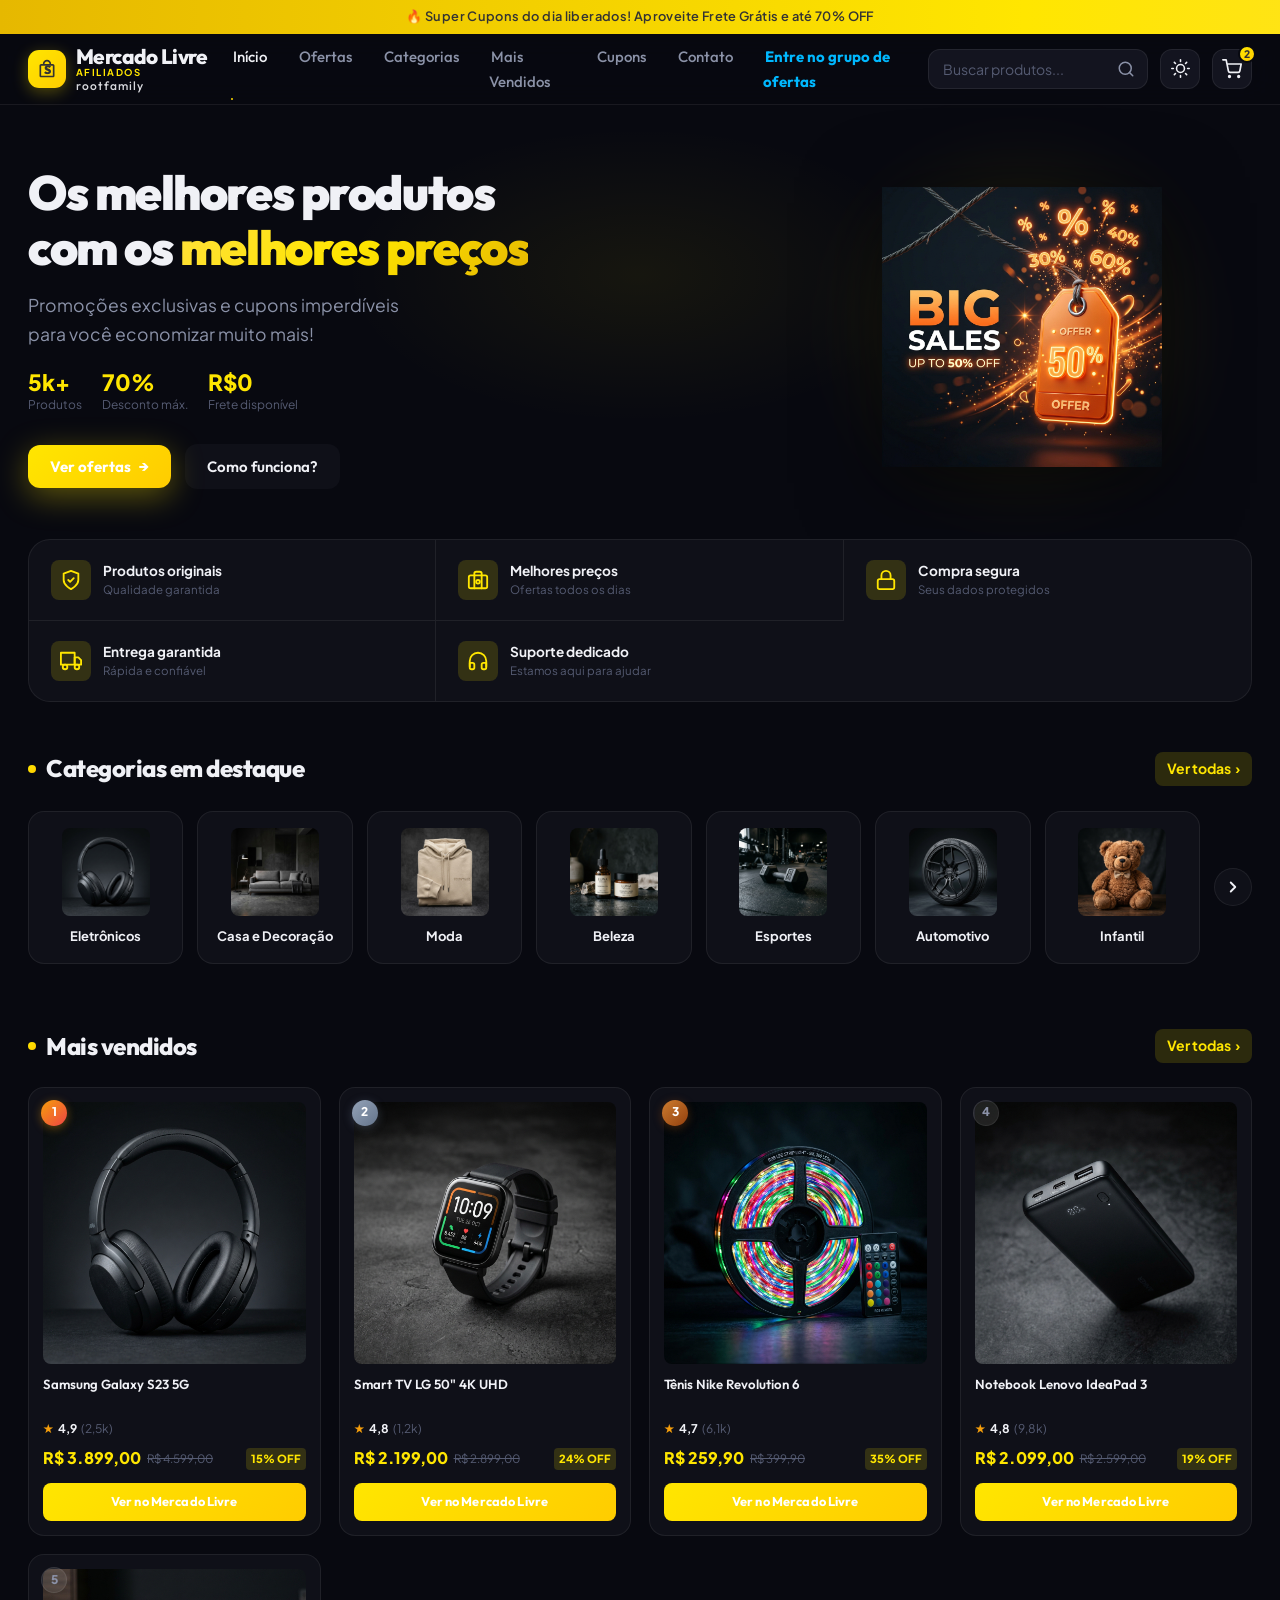
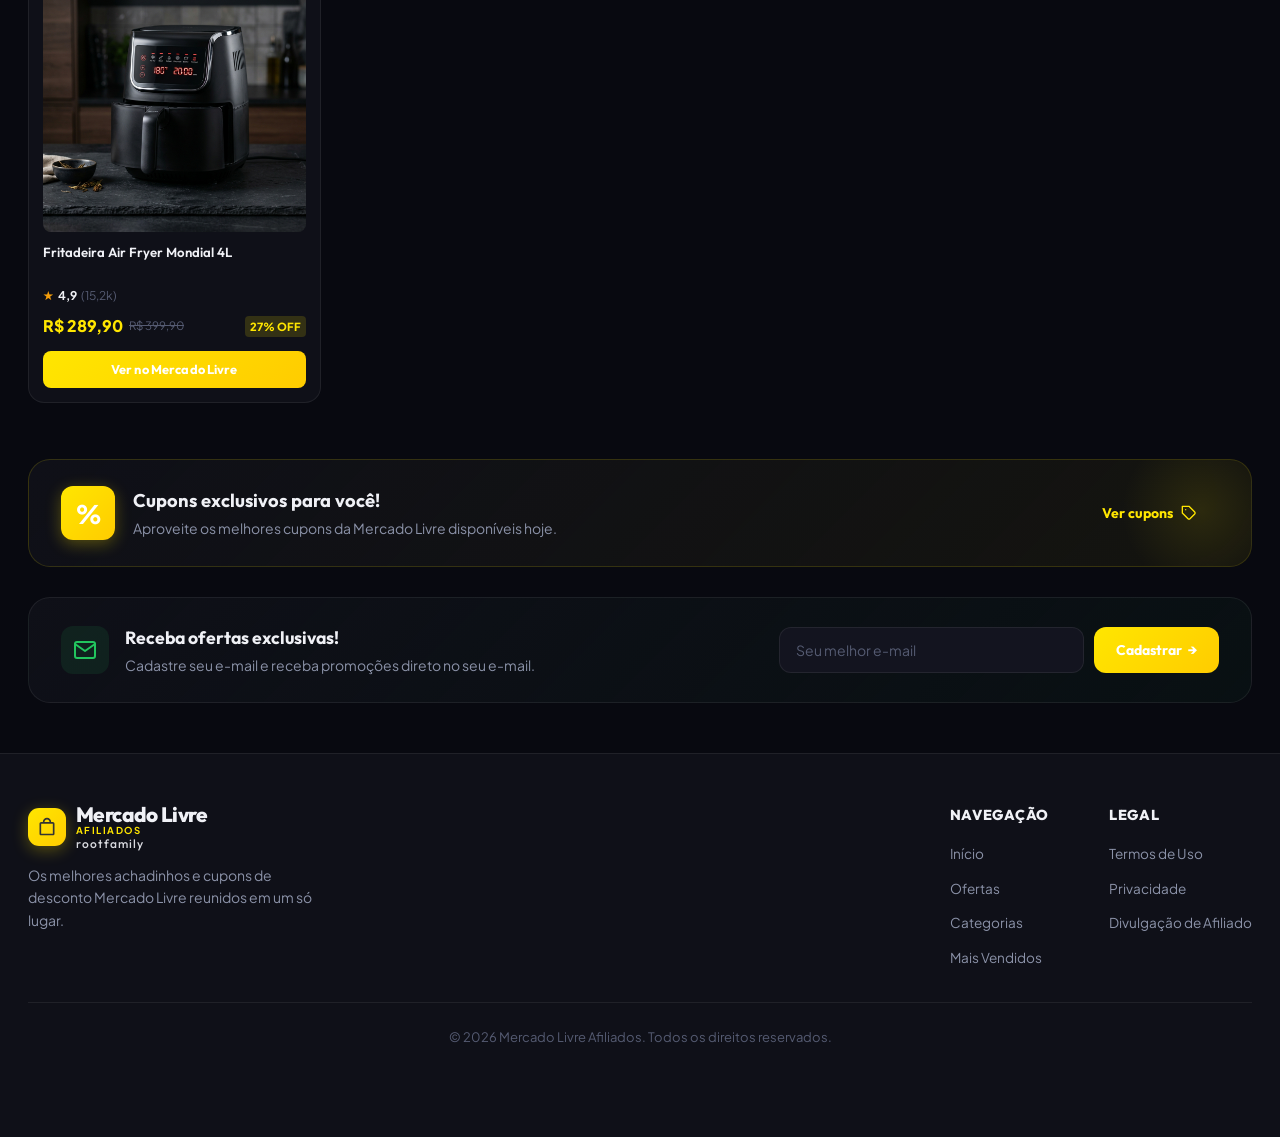
==== index.html @ 6eae127a "Add files via upload" ====
<!DOCTYPE html>
<html lang="pt-BR">
<head>
  <meta charset="UTF-8">
  <meta name="viewport" content="width=device-width, initial-scale=1.0">
  <title>Mercado Livre Afiliados | Os melhores produtos com os melhores preços</title>
  <meta name="description" content="Promoções exclusivas e cupons imperdíveis para você economizar muito mais!">
  
  <!-- Favicon -->
  <link rel="icon" href="data:image/svg+xml,<svg xmlns='http://www.w3.org/2000/svg' viewBox='0 0 24 24' fill='%23ffe600'><path d='M19 6h-2c0-2.76-2.24-5-5-5S7 3.24 7 6H5c-1.1 0-2 .9-2 2v12c0 1.1.9 2 2 2h14c1.1 0 2-.9 2-2V8c0-1.1-.9-2-2-2zm-7-3c1.66 0 3 1.34 3 3H9c0-1.66 1.34-3 3-3zm7 17H5V8h14v12z'/></svg>">

  <!-- Google Fonts -->
  <link rel="preconnect" href="https://fonts.googleapis.com">
  <link rel="preconnect" href="https://fonts.gstatic.com" crossorigin>
  <link href="https://fonts.googleapis.com/css2?family=Outfit:wght@400;500;600;700;800&family=Plus+Jakarta+Sans:wght@400;500;600;700&display=swap" rel="stylesheet">

  <link rel="stylesheet" href="style.css">
</head>
<body>

  <!-- Top Announcement Bar -->
  <div class="top-announcement">
    <span>🔥 Super Cupons do dia liberados! Aproveite Frete Grátis e até 70% OFF</span>
  </div>

  <!-- Header / Navbar -->
  <header class="site-header" id="mainHeader">
    <div class="header-container">
      
      <!-- Mobile Hamburger Button -->
      <button class="mobile-menu-btn" id="mobileMenuBtn" aria-label="Abrir menu">
        <svg width="24" height="24" viewBox="0 0 24 24" fill="none" stroke="currentColor" stroke-width="2" stroke-linecap="round" stroke-linejoin="round">
          <line x1="3" y1="12" x2="21" y2="12"></line>
          <line x1="3" y1="6" x2="21" y2="6"></line>
          <line x1="3" y1="18" x2="21" y2="18"></line>
        </svg>
      </button>

      <!-- Logo Mercado Livre Afiliados -->
      <a href="index.html" class="logo">
        <div class="logo-icon">
          <svg viewBox="0 0 24 24" fill="currentColor">
            <path d="M19 6h-2c0-2.76-2.24-5-5-5S7 3.24 7 6H5c-1.1 0-2 .9-2 2v12c0 1.1.9 2 2 2h14c1.1 0 2-.9 2-2V8c0-1.1-.9-2-2-2zm-7-3c1.66 0 3 1.34 3 3H9c0-1.66 1.34-3 3-3zm7 17H5V8h14v12z"/>
          </svg>
          <span class="logo-badge-s">S</span>
        </div>
        <div class="logo-text">
          <span class="brand-name">Mercado Livre</span>
          <span class="brand-sub">AFILIADOS</span>
          <span class="brand-root">rootfamily</span>
        </div>
      </a>

      <!-- Desktop Navigation Menu -->
      <nav class="desktop-nav" aria-label="Navegação Principal">
        <ul>
          <li><a href="index.html" class="nav-link active">Início</a></li>
          <li><a href="ofertas.html" class="nav-link">Ofertas</a></li>
          <li><a href="categorias.html" class="nav-link">Categorias</a></li>
          <li><a href="mais-vendidos.html" class="nav-link">Mais Vendidos</a></li>
          <li><a href="ofertas.html#cupons" class="nav-link" id="navCupons">Cupons</a></li>
          <li><a href="#contato" class="nav-link">Contato</a></li>
          <li><a href="https://chat.whatsapp.com/CWm307LYTphFFVPdlFF1BP?s=cl&p=a&mlu=4&ilr=4" target="_blank" class="nav-link" style="color: #00b8ff; font-weight: bold;">Entre no grupo de ofertas</a></li>
        </ul>
      </nav>

      <!-- Search and Header Actions -->
      <div class="header-actions">
        <div class="search-box">
          <input type="text" id="searchInput" placeholder="Buscar produtos..." autocomplete="off">
          <button type="button" class="search-btn" aria-label="Pesquisar">
            <svg width="18" height="18" viewBox="0 0 24 24" fill="none" stroke="currentColor" stroke-width="2" stroke-linecap="round" stroke-linejoin="round">
              <circle cx="11" cy="11" r="8"></circle>
              <line x1="21" y1="21" x2="16.65" y2="16.65"></line>
            </svg>
          </button>
        </div>

        <button class="icon-btn theme-toggle" id="themeToggle" aria-label="Alternar tema" title="Modo Claro/Escuro">
          <svg class="sun-icon" width="19" height="19" viewBox="0 0 24 24" fill="none" stroke="currentColor" stroke-width="2" stroke-linecap="round" stroke-linejoin="round">
            <circle cx="12" cy="12" r="5"></circle>
            <line x1="12" y1="1" x2="12" y2="3"></line>
            <line x1="12" y1="21" x2="12" y2="23"></line>
            <line x1="4.22" y1="4.22" x2="5.64" y2="5.64"></line>
            <line x1="18.36" y1="18.36" x2="19.78" y2="19.78"></line>
            <line x1="1" y1="12" x2="3" y2="12"></line>
            <line x1="21" y1="12" x2="23" y2="12"></line>
            <line x1="4.22" y1="19.78" x2="5.64" y2="18.36"></line>
            <line x1="18.36" y1="5.64" x2="19.78" y2="4.22"></line>
          </svg>
        </button>

        <a href="ofertas.html" class="icon-btn cart-btn" aria-label="Carrinho" title="Minhas Ofertas">
          <svg width="20" height="20" viewBox="0 0 24 24" fill="none" stroke="currentColor" stroke-width="2" stroke-linecap="round" stroke-linejoin="round">
            <circle cx="9" cy="21" r="1"></circle>
            <circle cx="20" cy="21" r="1"></circle>
            <path d="M1 1h4l2.68 13.39a2 2 0 0 0 2 1.61h9.72a2 2 0 0 0 2-1.61L23 6H6"></path>
          </svg>
          <span class="badge">2</span>
        </a>
      </div>

    </div>
  </header>

  <!-- Mobile Drawer Menu -->
  <div class="drawer-overlay" id="drawerOverlay"></div>
  <aside class="mobile-drawer" id="mobileDrawer">
    <div class="drawer-header">
      <div class="logo">
        <div class="logo-icon">
          <svg viewBox="0 0 24 24" fill="currentColor">
            <path d="M19 6h-2c0-2.76-2.24-5-5-5S7 3.24 7 6H5c-1.1 0-2 .9-2 2v12c0 1.1.9 2 2 2h14c1.1 0 2-.9 2-2V8c0-1.1-.9-2-2-2zm-7-3c1.66 0 3 1.34 3 3H9c0-1.66 1.34-3 3-3zm7 17H5V8h14v12z"/>
          </svg>
        </div>
        <div class="logo-text">
          <span class="brand-name">Mercado Livre</span>
          <span class="brand-sub">AFILIADOS</span>
          <span class="brand-root">rootfamily</span>
        </div>
      </div>
      <button class="drawer-close" id="drawerClose">✕</button>
    </div>
    <ul class="drawer-nav">
      <li><a href="index.html" class="drawer-link active">🏠 Início</a></li>
      <li><a href="ofertas.html" class="drawer-link">🔥 Ofertas</a></li>
      <li><a href="categorias.html" class="drawer-link">🗂️ Categorias</a></li>
      <li><a href="mais-vendidos.html" class="drawer-link">⭐ Mais Vendidos</a></li>
      <li><a href="ofertas.html#cupons" class="drawer-link">🎟️ Cupons</a></li>
      <li><a href="#contato" class="drawer-link">✉️ Contato</a></li>
    </ul>
  </aside>

  <!-- Main Content Container -->
  <main class="main-content" id="home">

    <!-- Hero Section for Início -->
    <section class="hero-section">
      <div class="hero-container">
        
        <!-- Hero Text -->
        <div class="hero-text-content">
          <h1 class="hero-heading">
            Os melhores produtos <br>
            com os <span class="hero-highlight">melhores preços</span>
          </h1>
          <p class="hero-subtext">
            Promoções exclusivas e cupons imperdíveis <br>
            para você economizar muito mais!
          </p>
          <!-- Hero Stats -->
          <div class="hero-stats">
            <div class="hero-stat">
              <strong>5k+</strong>
              <span>Produtos</span>
            </div>
            <div class="hero-stat">
              <strong>70%</strong>
              <span>Desconto máx.</span>
            </div>
            <div class="hero-stat">
              <strong>R$0</strong>
              <span>Frete disponível</span>
            </div>
          </div>
          <div class="hero-actions">
            <a href="ofertas.html" class="btn btn-primary btn-hero-cta">
              Ver ofertas <span class="arrow">→</span>
            </a>
            <button class="btn btn-outline-hero" id="openHowItWorksBtn">
              Como funciona?
            </button>
          </div>
        </div>

        <!-- Hero Visual 3D Graphic Composition -->
        <div class="hero-visual-content">
          <div class="hero-glow"></div>
          <img src="assets/images/hero-discount-3d.png" alt="Mercado Livre Produtos e Ofertas 3D" class="hero-3d-img">
        </div>

      </div>
    </section>

    <!-- Trust Badges Bar (5 Items Grid) -->
    <section class="trust-bar">
      <div class="trust-container">
        
        <div class="trust-card">
          <div class="trust-icon-box">
            <svg width="22" height="22" viewBox="0 0 24 24" fill="none" stroke="currentColor" stroke-width="2" stroke-linecap="round" stroke-linejoin="round">
              <path d="M12 22s8-4 8-10V5l-8-3-8 3v7c0 6 8 10 8 10z"></path>
              <polyline points="9 12 11 14 15 10"></polyline>
            </svg>
          </div>
          <div class="trust-info">
            <strong>Produtos originais</strong>
            <span>Qualidade garantida</span>
          </div>
        </div>

        <div class="trust-card">
          <div class="trust-icon-box">
            <svg width="22" height="22" viewBox="0 0 24 24" fill="none" stroke="currentColor" stroke-width="2" stroke-linecap="round" stroke-linejoin="round">
              <rect x="2" y="7" width="20" height="14" rx="2" ry="2"></rect>
              <path d="M16 21V5a2 2 0 0 0-2-2h-4a2 2 0 0 0-2 2v16"></path>
              <circle cx="12" cy="14" r="2"></circle>
            </svg>
          </div>
          <div class="trust-info">
            <strong>Melhores preços</strong>
            <span>Ofertas todos os dias</span>
          </div>
        </div>

        <div class="trust-card">
          <div class="trust-icon-box">
            <svg width="22" height="22" viewBox="0 0 24 24" fill="none" stroke="currentColor" stroke-width="2" stroke-linecap="round" stroke-linejoin="round">
              <rect x="3" y="11" width="18" height="11" rx="2" ry="2"></rect>
              <path d="M7 11V7a5 5 0 0 1 10 0v4"></path>
            </svg>
          </div>
          <div class="trust-info">
            <strong>Compra segura</strong>
            <span>Seus dados protegidos</span>
          </div>
        </div>

        <div class="trust-card">
          <div class="trust-icon-box">
            <svg width="22" height="22" viewBox="0 0 24 24" fill="none" stroke="currentColor" stroke-width="2" stroke-linecap="round" stroke-linejoin="round">
              <rect x="1" y="3" width="15" height="13"></rect>
              <polygon points="16 8 20 8 23 11 23 16 16 16 16 8"></polygon>
              <circle cx="5.5" cy="18.5" r="2.5"></circle>
              <circle cx="18.5" cy="18.5" r="2.5"></circle>
            </svg>
          </div>
          <div class="trust-info">
            <strong>Entrega garantida</strong>
            <span>Rápida e confiável</span>
          </div>
        </div>

        <div class="trust-card">
          <div class="trust-icon-box">
            <svg width="22" height="22" viewBox="0 0 24 24" fill="none" stroke="currentColor" stroke-width="2" stroke-linecap="round" stroke-linejoin="round">
              <path d="M3 18v-6a9 9 0 0 1 18 0v6"></path>
              <path d="M21 19a2 2 0 0 1-2 2h-1a2 2 0 0 1-2-2v-3a2 2 0 0 1 2-2h3zM3 19a2 2 0 0 0 2 2h1a2 2 0 0 0 2-2v-3a2 2 0 0 0-2-2H3z"></path>
            </svg>
          </div>
          <div class="trust-info">
            <strong>Suporte dedicado</strong>
            <span>Estamos aqui para ajudar</span>
          </div>
        </div>

      </div>
    </section>

    <!-- Categorias em Destaque Section -->
    <section class="section-categories" id="categorias">
      <div class="section-container">
        
        <div class="section-header-row">
          <h2 class="section-title"><span class="section-title-dot"></span>Categorias em destaque</h2>
          <a href="ofertas.html" class="see-all-link">Ver todas <span class="arrow">›</span></a>
        </div>

        <div class="categories-grid-container" id="categoriesContainer">
          
          <a href="ofertas.html" class="category-item-card" data-cat="eletronicos">
            <div class="cat-img-box">
              <img src="assets/images/cat-eletronicos.jpg" alt="Eletrônicos" loading="lazy">
            </div>
            <span class="cat-title">Eletrônicos</span>
          </a>

          <a href="ofertas.html" class="category-item-card" data-cat="casa">
            <div class="cat-img-box">
              <img src="assets/images/cat-sofa.jpg" alt="Casa e Decoração" loading="lazy">
            </div>
            <span class="cat-title">Casa e Decoração</span>
          </a>

          <a href="ofertas.html" class="category-item-card" data-cat="moda">
            <div class="cat-img-box">
              <img src="assets/images/cat-moda.jpg" alt="Moda" loading="lazy">
            </div>
            <span class="cat-title">Moda</span>
          </a>

          <a href="ofertas.html" class="category-item-card" data-cat="beleza">
            <div class="cat-img-box">
              <img src="assets/images/cat-beleza.jpg" alt="Beleza" loading="lazy">
            </div>
            <span class="cat-title">Beleza</span>
          </a>

          <a href="ofertas.html" class="category-item-card" data-cat="esportes">
            <div class="cat-img-box">
              <img src="assets/images/cat-esportes.jpg" alt="Esportes" loading="lazy">
            </div>
            <span class="cat-title">Esportes</span>
          </a>

          <a href="ofertas.html" class="category-item-card" data-cat="automotivo">
            <div class="cat-img-box">
              <img src="assets/images/cat-automotivo.jpg" alt="Automotivo" loading="lazy">
            </div>
            <span class="cat-title">Automotivo</span>
          </a>

          <a href="ofertas.html" class="category-item-card" data-cat="infantil">
            <div class="cat-img-box">
              <img src="assets/images/cat-infantil.jpg" alt="Infantil" loading="lazy">
            </div>
            <span class="cat-title">Infantil</span>
          </a>

          <button type="button" class="carousel-arrow-btn" id="catNextBtn" aria-label="Rolar categorias">
            <svg width="18" height="18" viewBox="0 0 24 24" fill="none" stroke="currentColor" stroke-width="2.5" stroke-linecap="round" stroke-linejoin="round">
              <polyline points="9 18 15 12 9 6"></polyline>
            </svg>
          </button>

        </div>

      </div>
    </section>

    <!-- Mais Vendidos Section -->
    <section class="section-bestsellers" id="mais-vendidos">
      <div class="section-container">
        
        <div class="section-header-row">
          <h2 class="section-title"><span class="section-title-dot"></span>Mais vendidos</h2>
          <a href="ofertas.html" class="see-all-link">Ver todas <span class="arrow">›</span></a>
        </div>

        <div class="bestsellers-grid">
          
          <!-- Rank Item 1 -->
          <div class="bestseller-card">
            <div class="rank-number rank-1">1</div>
            <div class="bestseller-thumb">
              <img src="assets/images/prod-fone.jpg" alt="Fone de Ouvido Bluetooth" loading="lazy">
            </div>
            <div class="bestseller-info">
              <h3 class="bestseller-title">Samsung Galaxy S23 5G</h3>
              <div class="bestseller-rating">
                <span class="star">★</span>
                <span class="rate">4,9</span>
                <span class="count">(2,5k)</span>
              </div>
              <div class="bestseller-pricing">
                <span class="curr">R$ 3.899,00</span>
                <span class="old">R$ 4.599,00</span>
                <span class="disc-tag">15% OFF</span>
              </div>
              <a href="https://lista.mercadolivre.com.br/fone-de-ouvido-bluetooth?campId=SEU_ID_AFILIADO_AQUI" target="_blank" rel="noopener noreferrer" class="btn btn-shopee btn-card-action">
                Ver no Mercado Livre
              </a>
            </div>
          </div>

          <!-- Rank Item 2 -->
          <div class="bestseller-card">
            <div class="rank-number rank-2">2</div>
            <div class="bestseller-thumb">
              <img src="assets/images/prod-smartwatch.jpg" alt="Smartwatch D20" loading="lazy">
            </div>
            <div class="bestseller-info">
              <h3 class="bestseller-title">Smart TV LG 50" 4K UHD</h3>
              <div class="bestseller-rating">
                <span class="star">★</span>
                <span class="rate">4,8</span>
                <span class="count">(1,2k)</span>
              </div>
              <div class="bestseller-pricing">
                <span class="curr">R$ 2.199,00</span>
                <span class="old">R$ 2.899,00</span>
                <span class="disc-tag">24% OFF</span>
              </div>
              <a href="https://lista.mercadolivre.com.br/smartwatch-d20?campId=SEU_ID_AFILIADO_AQUI" target="_blank" rel="noopener noreferrer" class="btn btn-shopee btn-card-action">
                Ver no Mercado Livre
              </a>
            </div>
          </div>

          <!-- Rank Item 3 -->
          <div class="bestseller-card">
            <div class="rank-number rank-3">3</div>
            <div class="bestseller-thumb">
              <img src="assets/images/prod-fita-led.jpg" alt="Fita LED RGB 5M" loading="lazy">
            </div>
            <div class="bestseller-info">
              <h3 class="bestseller-title">Tênis Nike Revolution 6</h3>
              <div class="bestseller-rating">
                <span class="star">★</span>
                <span class="rate">4,7</span>
                <span class="count">(6,1k)</span>
              </div>
              <div class="bestseller-pricing">
                <span class="curr">R$ 259,90</span>
                <span class="old">R$ 399,90</span>
                <span class="disc-tag">35% OFF</span>
              </div>
              <a href="https://lista.mercadolivre.com.br/fita-led-rgb?campId=SEU_ID_AFILIADO_AQUI" target="_blank" rel="noopener noreferrer" class="btn btn-shopee btn-card-action">
                Ver no Mercado Livre
              </a>
            </div>
          </div>

          <!-- Rank Item 4 -->
          <div class="bestseller-card">
            <div class="rank-number rank-default">4</div>
            <div class="bestseller-thumb">
              <img src="assets/images/prod-carregador.jpg" alt="Carregador Portátil 10000mAh" loading="lazy">
            </div>
            <div class="bestseller-info">
              <h3 class="bestseller-title">Notebook Lenovo IdeaPad 3</h3>
              <div class="bestseller-rating">
                <span class="star">★</span>
                <span class="rate">4,8</span>
                <span class="count">(9,8k)</span>
              </div>
              <div class="bestseller-pricing">
                <span class="curr">R$ 2.099,00</span>
                <span class="old">R$ 2.599,00</span>
                <span class="disc-tag">19% OFF</span>
              </div>
              <a href="https://lista.mercadolivre.com.br/carregador-portatil?campId=SEU_ID_AFILIADO_AQUI" target="_blank" rel="noopener noreferrer" class="btn btn-shopee btn-card-action">
                Ver no Mercado Livre
              </a>
            </div>
          </div>

          <!-- Rank Item 5 -->
          <div class="bestseller-card">
            <div class="rank-number rank-default">5</div>
            <div class="bestseller-thumb">
              <img src="assets/images/prod-airfryer.jpg" alt="Fritadeira Air Fryer 4L" loading="lazy">
            </div>
            <div class="bestseller-info">
              <h3 class="bestseller-title">Fritadeira Air Fryer Mondial 4L</h3>
              <div class="bestseller-rating">
                <span class="star">★</span>
                <span class="rate">4,9</span>
                <span class="count">(15,2k)</span>
              </div>
              <div class="bestseller-pricing">
                <span class="curr">R$ 289,90</span>
                <span class="old">R$ 399,90</span>
                <span class="disc-tag">27% OFF</span>
              </div>
              <a href="https://lista.mercadolivre.com.br/fritadeira-air-fryer?campId=SEU_ID_AFILIADO_AQUI" target="_blank" rel="noopener noreferrer" class="btn btn-shopee btn-card-action">
                Ver no Mercado Livre
              </a>
            </div>
          </div>

        </div>

      </div>
    </section>

    <!-- Coupons Banner Section -->
    <section class="section-coupons" id="cupons">
      <div class="section-container">
        <div class="coupon-banner-card">
          <div class="coupon-banner-left">
            <div class="coupon-badge-icon">%</div>
            <div class="coupon-banner-text">
              <h3>Cupons exclusivos para você!</h3>
              <p>Aproveite os melhores cupons da Mercado Livre disponíveis hoje.</p>
            </div>
          </div>
          <div class="coupon-banner-right">
            <button class="btn btn-outline-coupon" id="viewCouponsBtn">
              Ver cupons
              <svg width="16" height="16" viewBox="0 0 24 24" fill="none" stroke="currentColor" stroke-width="2" stroke-linecap="round" stroke-linejoin="round">
                <path d="M20.59 13.41l-7.17 7.17a2 2 0 0 1-2.83 0L2 12V2h10l8.59 8.59a2 2 0 0 1 0 2.82z"></path>
                <line x1="7" y1="7" x2="7.01" y2="7"></line>
              </svg>
            </button>
          </div>
        </div>
      </div>
    </section>

    <!-- Newsletter Section -->
    <section class="section-newsletter" id="contato">
      <div class="section-container">
        <div class="newsletter-card">
          <div class="newsletter-left">
            <div class="mail-icon-box">
              <svg width="24" height="24" viewBox="0 0 24 24" fill="none" stroke="currentColor" stroke-width="2" stroke-linecap="round" stroke-linejoin="round">
                <path d="M4 4h16c1.1 0 2 .9 2 2v12c0 1.1-.9 2-2 2H4c-1.1 0-2-.9-2-2V6c0-1.1.9-2 2-2z"></path>
                <polyline points="22,6 12,13 2,6"></polyline>
              </svg>
            </div>
            <div class="newsletter-info">
              <h3>Receba ofertas exclusivas!</h3>
              <p>Cadastre seu e-mail e receba promoções direto no seu e-mail.</p>
            </div>
          </div>
          <form class="newsletter-form" id="newsletterForm">
            <input type="email" id="emailInput" placeholder="Seu melhor e-mail" required>
            <button type="submit" class="btn btn-primary btn-submit">
              Cadastrar <span class="arrow">→</span>
            </button>
          </form>
        </div>
      </div>
    </section>

  </main>

  <!-- Mobile Bottom Navigation Bar -->
  <nav class="mobile-bottom-nav">
    <a href="index.html" class="mobile-nav-tab active">
      <svg width="20" height="20" viewBox="0 0 24 24" fill="currentColor">
        <path d="M10 20v-6h4v6h5v-8h3L12 3 2 12h3v8z"/>
      </svg>
      <span>Início</span>
    </a>
    <a href="ofertas.html" class="mobile-nav-tab">
      <svg width="20" height="20" viewBox="0 0 24 24" fill="currentColor">
        <path d="M13.5 0.67s0.4 1.92-1.5 3.92c-1.6 1.6-1.5 3.3-0.1 4.7 1.8 1.8 4.3 0.2 4.3 0.2s0.8 1.4-0.4 3.1c-1.2 1.7-3.4 2.4-5.3 1.4-2.4-1.2-3.1-3.9-1.9-6.3 1.2-2.4 4.9-7 4.9-7zm-4.7 10.3c0.4 0.6 0.9 1.1 1.5 1.5-1.9 1.5-3.3 3.6-3.8 6-0.6 2.7 0.2 5.5 2 7.5 1.9 2 4.6 3 7.4 2.7 3.3-0.4 6.1-2.6 7.3-5.7 1.2-3.1 0.5-6.6-1.7-9-0.8-0.9-1.8-1.5-2.9-1.9 0.2 0.7 0.2 1.4 0.1 2.1-0.2 1.5-1.1 2.8-2.4 3.5-1.3 0.7-2.9 0.7-4.2 0-1.3-0.7-2.2-1.9-2.4-3.4-0.1-0.7-0.1-1.4 0.1-2.1-0.4-0.4-0.7-0.8-1-1.2z"/>
      </svg>
      <span>Ofertas</span>
    </a>
    <a href="#categorias" class="mobile-nav-tab">
      <svg width="20" height="20" viewBox="0 0 24 24" fill="currentColor">
        <path d="M4 11h6a1 1 0 0 0 1-1V4a1 1 0 0 0-1-1H4a1 1 0 0 0-1 1v6a1 1 0 0 0 1 1zm10 0h6a1 1 0 0 0 1-1V4a1 1 0 0 0-1-1h-6a1 1 0 0 0-1 1v6a1 1 0 0 0 1 1zM4 21h6a1 1 0 0 0 1-1v-6a1 1 0 0 0-1-1H4a1 1 0 0 0-1 1v6a1 1 0 0 0 1 1zm10 0h6a1 1 0 0 0 1-1v-6a1 1 0 0 0-1-1h-6a1 1 0 0 0-1 1v6a1 1 0 0 0 1 1z"/>
      </svg>
      <span>Categorias</span>
    </a>
    <a href="#cupons" class="mobile-nav-tab">
      <svg width="20" height="20" viewBox="0 0 24 24" fill="currentColor">
        <path d="M2.5 19h19a1.5 1.5 0 0 0 1.5-1.5v-11A1.5 1.5 0 0 0 21.5 5h-19A1.5 1.5 0 0 0 1 6.5v11A1.5 1.5 0 0 0 2.5 19zM9 8h6v2H9V8zm0 4h6v2H9v-2z"/>
      </svg>
      <span>Cupons</span>
    </a>
    <a href="dashboard.html" class="mobile-nav-tab">
      <svg width="20" height="20" viewBox="0 0 24 24" fill="currentColor">
        <path d="M12 12c2.21 0 4-1.79 4-4s-1.79-4-4-4-4 1.79-4 4 1.79 4 4 4zm0 2c-2.67 0-8 1.34-8 4v2h16v-2c0-2.66-5.33-4-8-4z"/>
      </svg>
      <span>Conta</span>
    </a>
  </nav>

  <!-- Footer -->
  <footer class="site-footer">
    <div class="footer-container">
      <div class="footer-brand">
        <div class="logo">
          <div class="logo-icon">
            <svg viewBox="0 0 24 24" fill="currentColor">
              <path d="M19 6h-2c0-2.76-2.24-5-5-5S7 3.24 7 6H5c-1.1 0-2 .9-2 2v12c0 1.1.9 2 2 2h14c1.1 0 2-.9 2-2V8c0-1.1-.9-2-2-2zm-7-3c1.66 0 3 1.34 3 3H9c0-1.66 1.34-3 3-3zm7 17H5V8h14v12z"/>
            </svg>
          </div>
          <div class="logo-text">
            <span class="brand-name">Mercado Livre</span>
            <span class="brand-sub">AFILIADOS</span>
          <span class="brand-root">rootfamily</span>
          </div>
        </div>
        <p class="footer-desc">Os melhores achadinhos e cupons de desconto Mercado Livre reunidos em um só lugar.</p>
      </div>

      <div class="footer-links">
        <div class="footer-col">
          <h4>Navegação</h4>
          <ul>
            <li><a href="index.html">Início</a></li>
            <li><a href="ofertas.html">Ofertas</a></li>
            <li><a href="categorias.html">Categorias</a></li>
            <li><a href="mais-vendidos.html">Mais Vendidos</a></li>
          </ul>
        </div>
        <div class="footer-col">
          <h4>Legal</h4>
          <ul>
            <li><a href="#">Termos de Uso</a></li>
            <li><a href="#">Privacidade</a></li>
            <li><a href="#">Divulgação de Afiliado</a></li>
          </ul>
        </div>
      </div>
    </div>
    <div class="footer-bottom">
      <p>© 2026 Mercado Livre Afiliados. Todos os direitos reservados.</p>
    </div>
  </footer>

  <!-- Coupons Modal -->
  <div class="modal-overlay" id="couponsModal">
    <div class="modal-card">
      <div class="modal-header">
        <h3>🎟️ Cupons Mercado Livre Liberados</h3>
        <button class="modal-close" id="closeCouponsModal">✕</button>
      </div>
      <div class="modal-body">
        <div class="coupon-item">
          <div class="coupon-code-box">FRETEGRATIS</div>
          <div class="coupon-details">
            <strong>Frete Grátis acima de R$ 19</strong>
            <span>Válido em compras no app</span>
          </div>
        </div>
        <div class="coupon-item">
          <div class="coupon-code-box">MELI10</div>
          <div class="coupon-details">
            <strong>10% OFF na Primeira Compra</strong>
            <span>Válido para novos usuários</span>
          </div>
        </div>
      </div>
    </div>
  </div>

  <script src="data/products.js"></script>
  <script src="script.js"></script>
</body>
</html>
---- style.css ----
/* ==========================================================================
   Mercado Livre Afiliados - Premium Dark Mode Design System v2.0
   Enhanced animations, glassmorphism, micro-interactions & full mobile support
   ========================================================================== */

@import url('https://fonts.googleapis.com/css2?family=Outfit:wght@400;500;600;700;800;900&family=Plus+Jakarta+Sans:wght@400;500;600;700&display=swap');

:root {
  /* Brand Color Tokens */
  --shopee-orange: #ffe600;
  --shopee-orange-hover: #e6cf00;
  --shopee-orange-glow: rgba(255, 230, 0, 0.35);
  --shopee-orange-soft: rgba(255, 230, 0, 0.15);
  --shopee-orange-gradient: linear-gradient(135deg, #ffe600 0%, #ffcc00 100%);
  --shopee-orange-gradient-glow: linear-gradient(135deg, rgba(255, 230, 0, 0.2) 0%, rgba(255, 204, 0, 0.05) 100%);

  /* Dark Theme Palette - richer and deeper */
  --bg-main: #080910;
  --bg-header: rgba(8, 9, 16, 0.90);
  --bg-card: #0f1018;
  --bg-card-hover: #141520;
  --bg-card-glass: rgba(255,255,255,0.03);
  --bg-input: #13141f;
  --bg-sidebar: #0d0e18;
  --border-color: rgba(255, 255, 255, 0.07);
  --border-hover: rgba(255, 230, 0, 0.5);
  --border-glow: rgba(255, 230, 0, 0.25);

  /* Typography Colors */
  --text-primary: #f0f1f6;
  --text-secondary: #8b92a8;
  --text-muted: #555b72;
  --green-savings: #22c55e;
  --star-orange: #f59e0b;
  --badge-red: #ef4444;

  /* Layout Dimensions & Radius */
  --max-width: 1380px;
  --header-height: 70px;
  --radius-xs: 4px;
  --radius-sm: 8px;
  --radius-md: 12px;
  --radius-lg: 16px;
  --radius-xl: 22px;
  --radius-2xl: 28px;

  /* Shadows */
  --shadow-card: 0 2px 12px rgba(0,0,0,0.4);
  --shadow-card-hover: 0 12px 40px rgba(0,0,0,0.6), 0 0 0 1px rgba(255,230,0,0.12);
  --shadow-orange: 0 8px 32px var(--shopee-orange-glow);
  --shadow-orange-sm: 0 4px 16px rgba(255, 230, 0, 0.3);

  /* Transitions */
  --transition-fast: 0.15s ease;
  --transition-smooth: 0.25s cubic-bezier(0.4, 0, 0.2, 1);
  --transition-spring: 0.35s cubic-bezier(0.34, 1.56, 0.64, 1);
  --transition-slow: 0.45s cubic-bezier(0.4, 0, 0.2, 1);
}

/* Light Theme Mode */
body.light-mode {
  --bg-main: #f1f3f7;
  --bg-header: rgba(255, 255, 255, 0.95);
  --bg-card: #ffffff;
  --bg-card-hover: #f8f9fc;
  --bg-card-glass: rgba(255,255,255,0.8);
  --bg-input: #edf0f6;
  --bg-sidebar: #ffffff;
  --border-color: rgba(0, 0, 0, 0.08);
  --border-hover: rgba(255, 230, 0, 0.45);
  --border-glow: rgba(255, 230, 0, 0.2);
  --text-primary: #0f1118;
  --text-secondary: #4b5568;
  --text-muted: #94a3b8;
  --shadow-card: 0 2px 12px rgba(0,0,0,0.08);
  --shadow-card-hover: 0 12px 40px rgba(0,0,0,0.14), 0 0 0 1px rgba(255,230,0,0.1);
}

/* =============================
   RESET & BASE
   ============================= */
*, *::before, *::after {
  margin: 0;
  padding: 0;
  box-sizing: border-box;
}

html {
  scroll-behavior: smooth;
  font-size: 16px;
}

body {
  background-color: var(--bg-main);
  color: var(--text-primary);
  font-family: 'Plus Jakarta Sans', -apple-system, BlinkMacSystemFont, sans-serif;
  line-height: 1.55;
  -webkit-font-smoothing: antialiased;
  overflow-x: hidden;
  transition: background-color var(--transition-slow), color var(--transition-slow);
}

a {
  color: inherit;
  text-decoration: none;
}

button, input, select {
  font-family: inherit;
  border: none;
  outline: none;
  background: none;
}

img {
  max-width: 100%;
  height: auto;
  display: block;
}

h1, h2, h3, h4, .brand-name, .btn, .nav-link {
  font-family: 'Outfit', sans-serif;
}

/* =============================
   SCROLLBAR STYLING
   ============================= */
::-webkit-scrollbar {
  width: 6px;
  height: 6px;
}
::-webkit-scrollbar-track { background: var(--bg-main); }
::-webkit-scrollbar-thumb {
  background: rgba(255, 230, 0, 0.4);
  border-radius: 999px;
}
::-webkit-scrollbar-thumb:hover {
  background: var(--shopee-orange);
}

/* =============================
   ANNOUNCEMENT BAR
   ============================= */
.top-announcement {
  background: linear-gradient(90deg, #e6b800 0%, #ffe600 40%, #ffdf3d 70%, #ffe600 100%);
  background-size: 200% auto;
  animation: announcementShimmer 4s linear infinite;
  color: #333333;
  font-size: 0.8rem;
  font-weight: 600;
  text-align: center;
  padding: 7px 16px;
  letter-spacing: 0.03em;
}

@keyframes announcementShimmer {
  0% { background-position: 0% center; }
  100% { background-position: 200% center; }
}

/* =============================
   HEADER & NAVBAR
   ============================= */
.site-header {
  position: sticky;
  top: 0;
  z-index: 900;
  background-color: var(--bg-header);
  backdrop-filter: blur(20px) saturate(180%);
  -webkit-backdrop-filter: blur(20px) saturate(180%);
  border-bottom: 1px solid var(--border-color);
  transition: box-shadow var(--transition-smooth), background-color var(--transition-smooth);
}

.site-header.scrolled {
  box-shadow: 0 4px 24px rgba(0,0,0,0.3);
}

.header-container {
  max-width: var(--max-width);
  margin: 0 auto;
  height: var(--header-height);
  padding: 0 28px;
  display: flex;
  align-items: center;
  justify-content: space-between;
  gap: 24px;
}

.mobile-menu-btn {
  display: none;
  background: transparent;
  color: var(--text-primary);
  cursor: pointer;
  padding: 8px;
  border-radius: var(--radius-sm);
  transition: background var(--transition-fast);
}
.mobile-menu-btn:hover { background: var(--bg-card); }

/* --- Logo --- */
.logo {
  display: flex;
  align-items: center;
  gap: 10px;
  user-select: none;
  flex-shrink: 0;
}

.logo-icon {
  width: 38px;
  height: 38px;
  background: var(--shopee-orange-gradient);
  color: #333333;
  border-radius: 11px;
  display: flex;
  align-items: center;
  justify-content: center;
  position: relative;
  box-shadow: var(--shadow-orange-sm);
  transition: transform var(--transition-spring), box-shadow var(--transition-smooth);
}
.logo:hover .logo-icon {
  transform: scale(1.08) rotate(-4deg);
  box-shadow: var(--shadow-orange);
}
.logo-icon svg { width: 20px; height: 20px; }

.logo-badge-s {
  position: absolute;
  top: 48%;
  left: 50%;
  transform: translate(-50%, -40%);
  color: #333333;
  font-family: 'Outfit', sans-serif;
  font-weight: 900;
  font-size: 12px;
}

.logo-text {
  display: flex;
  flex-direction: column;
  line-height: 1;
}
.brand-name {
  font-size: 1.3rem;
  font-weight: 800;
  letter-spacing: -0.03em;
  color: var(--text-primary);
}
.brand-sub {
  font-size: 0.6rem;
  font-weight: 700;
  letter-spacing: 0.15em;
  color: var(--shopee-orange);
  margin-top: 1px;
}
.brand-root {
  font-family: 'Outfit', sans-serif;
  font-size: 0.75rem;
  font-weight: 500;
  letter-spacing: 1px;
  color: var(--text-primary);
  margin-top: 2px;
  opacity: 0.9;
}

/* --- Nav Links --- */
.desktop-nav ul {
  display: flex;
  align-items: center;
  list-style: none;
  gap: 30px;
}

.nav-link {
  font-size: 0.9375rem;
  font-weight: 500;
  color: var(--text-secondary);
  position: relative;
  padding: 6px 2px;
  transition: color var(--transition-fast);
}
.nav-link::after {
  content: '';
  position: absolute;
  bottom: -3px;
  left: 0;
  width: 0;
  height: 2px;
  background: var(--shopee-orange-gradient);
  border-radius: 2px;
  transition: width var(--transition-smooth);
}
.nav-link:hover { color: var(--text-primary); }
.nav-link:hover::after, .nav-link.active::after { width: 100%; }
.nav-link.active { color: var(--text-primary); }

/* --- Header Actions --- */
.header-actions {
  display: flex;
  align-items: center;
  gap: 12px;
}

.search-box {
  display: flex;
  align-items: center;
  background: var(--bg-input);
  border: 1px solid var(--border-color);
  border-radius: var(--radius-md);
  padding: 0 4px 0 14px;
  width: 220px;
  height: 40px;
  transition: border-color var(--transition-fast), box-shadow var(--transition-fast), width var(--transition-smooth);
}
.search-box:focus-within {
  border-color: var(--shopee-orange);
  box-shadow: 0 0 0 3px var(--shopee-orange-soft);
  width: 260px;
}
.search-box input {
  background: transparent;
  color: var(--text-primary);
  font-size: 0.875rem;
  width: 100%;
}
.search-box input::placeholder { color: var(--text-muted); }

.search-btn {
  background: transparent;
  color: var(--text-secondary);
  padding: 8px;
  cursor: pointer;
  display: flex;
  align-items: center;
  justify-content: center;
  transition: color var(--transition-fast);
}
.search-btn:hover { color: var(--shopee-orange); }

.icon-btn {
  background: var(--bg-input);
  border: 1px solid var(--border-color);
  color: var(--text-primary);
  width: 40px;
  height: 40px;
  border-radius: var(--radius-md);
  display: flex;
  align-items: center;
  justify-content: center;
  cursor: pointer;
  position: relative;
  transition: border-color var(--transition-fast), background-color var(--transition-fast), transform var(--transition-spring);
}
.icon-btn:hover {
  border-color: var(--shopee-orange);
  background: var(--bg-card);
  transform: translateY(-1px);
}
.icon-btn .badge {
  position: absolute;
  top: -5px;
  right: -5px;
  background: var(--shopee-orange-gradient);
  color: #333333;
  font-size: 0.65rem;
  font-weight: 800;
  width: 18px;
  height: 18px;
  border-radius: 50%;
  display: flex;
  align-items: center;
  justify-content: center;
  border: 2px solid var(--bg-main);
  animation: badgePulse 2s ease-in-out infinite;
}
@keyframes badgePulse {
  0%, 100% { box-shadow: 0 0 0 0 var(--shopee-orange-glow); }
  50% { box-shadow: 0 0 0 4px transparent; }
}

/* =============================
   PAGE BANNER (ofertas.html)
   ============================= */
.page-banner {
  background: linear-gradient(135deg, var(--bg-card) 0%, rgba(255,230,0,0.04) 100%);
  border-bottom: 1px solid var(--border-color);
  padding: 36px 28px;
  margin-bottom: 32px;
  position: relative;
  overflow: hidden;
}
.page-banner::before {
  content: '';
  position: absolute;
  top: -60px;
  right: -60px;
  width: 220px;
  height: 220px;
  background: radial-gradient(circle, rgba(255,230,0,0.12) 0%, transparent 70%);
  pointer-events: none;
}
.page-banner-title {
  font-size: 2rem;
  font-weight: 800;
  color: var(--text-primary);
  margin-bottom: 6px;
  letter-spacing: -0.02em;
}
.page-banner-sub {
  font-size: 0.95rem;
  color: var(--text-secondary);
}

/* =============================
   HERO SECTION
   ============================= */
.hero-section {
  padding: 60px 28px 50px;
  max-width: var(--max-width);
  margin: 0 auto;
  position: relative;
}

.hero-section::before {
  content: '';
  position: absolute;
  top: 20px;
  left: 50%;
  transform: translateX(-50%);
  width: 600px;
  height: 300px;
  background: radial-gradient(ellipse, rgba(255,230,0,0.06) 0%, transparent 70%);
  pointer-events: none;
}

.hero-container {
  display: flex;
  align-items: center;
  justify-content: space-between;
  gap: 48px;
}

.hero-text-content { flex: 1; }

.hero-heading {
  font-size: 3rem;
  font-weight: 900;
  line-height: 1.15;
  color: var(--text-primary);
  letter-spacing: -0.03em;
  animation: fadeInUp 0.7s ease forwards;
}
.hero-highlight {
  background: linear-gradient(135deg, #ffdf3d 0%, #ffe600 50%, #e6b800 100%);
  -webkit-background-clip: text;
  -webkit-text-fill-color: transparent;
  background-clip: text;
  position: relative;
}

.hero-subtext {
  margin-top: 16px;
  font-size: 1.1rem;
  color: var(--text-secondary);
  line-height: 1.65;
  animation: fadeInUp 0.7s 0.1s ease both;
}

/* Hero stat badges */
.hero-stats {
  display: flex;
  gap: 20px;
  margin-top: 22px;
  animation: fadeInUp 0.7s 0.2s ease both;
}
.hero-stat {
  display: flex;
  flex-direction: column;
}
.hero-stat strong {
  font-size: 1.4rem;
  font-weight: 800;
  color: var(--shopee-orange);
  line-height: 1;
}
.hero-stat span {
  font-size: 0.75rem;
  color: var(--text-muted);
  margin-top: 2px;
}

.hero-actions {
  display: flex;
  align-items: center;
  gap: 14px;
  margin-top: 30px;
  animation: fadeInUp 0.7s 0.3s ease both;
}

.btn-hero-cta {
  background: var(--shopee-orange-gradient);
  color: #333333;
  font-size: 0.9375rem;
  font-weight: 700;
  padding: 13px 28px;
  border-radius: var(--radius-md);
  display: flex;
  align-items: center;
  gap: 8px;
  box-shadow: var(--shadow-orange);
  transition: transform var(--transition-spring), box-shadow var(--transition-smooth);
  position: relative;
  overflow: hidden;
}
.btn-hero-cta::before {
  content: '';
  position: absolute;
  inset: 0;
  background: rgba(255,255,255,0.1);
  opacity: 0;
  transition: opacity var(--transition-fast);
}
.btn-hero-cta:hover {
  transform: translateY(-3px);
  box-shadow: 0 14px 40px rgba(255,230,0,0.5);
}
.btn-hero-cta:hover::before { opacity: 1; }

.btn-outline-hero {
  background: var(--bg-card);
  border: 1px solid var(--border-color);
  color: var(--text-primary);
  font-size: 0.9375rem;
  font-weight: 600;
  padding: 13px 22px;
  border-radius: var(--radius-md);
  cursor: pointer;
  transition: border-color var(--transition-fast), background-color var(--transition-fast), transform var(--transition-spring);
}
.btn-outline-hero:hover {
  border-color: var(--shopee-orange);
  background: var(--bg-card-hover);
  transform: translateY(-2px);
}

/* Hero Visual */
.hero-visual-content {
  position: relative;
  width: 460px;
  max-width: 100%;
  display: flex;
  align-items: center;
  justify-content: center;
  flex-shrink: 0;
  animation: fadeInRight 0.8s 0.1s ease both;
}

.hero-glow {
  position: absolute;
  width: 340px;
  height: 340px;
  background: radial-gradient(circle, rgba(255,230,0,0.28) 0%, transparent 70%);
  filter: blur(50px);
  z-index: 0;
  animation: glowPulse 4s ease-in-out infinite;
}
@keyframes glowPulse {
  0%, 100% { transform: scale(1); opacity: 0.8; }
  50% { transform: scale(1.1); opacity: 1; }
}

.hero-3d-img {
  position: relative;
  z-index: 1;
  max-height: 280px;
  object-fit: contain;
  filter: drop-shadow(0 16px 40px rgba(0,0,0,0.6));
  animation: floatImage 5s ease-in-out infinite;
}
@keyframes floatImage {
  0%, 100% { transform: translateY(0); }
  50% { transform: translateY(-12px); }
}

/* =============================
   ANIMATIONS
   ============================= */
@keyframes fadeInUp {
  from { opacity: 0; transform: translateY(20px); }
  to { opacity: 1; transform: translateY(0); }
}
@keyframes fadeInRight {
  from { opacity: 0; transform: translateX(30px); }
  to { opacity: 1; transform: translateX(0); }
}
@keyframes fadeIn {
  from { opacity: 0; }
  to { opacity: 1; }
}
@keyframes slideInUp {
  from { opacity: 0; transform: translateY(40px); }
  to { opacity: 1; transform: translateY(0); }
}

/* Intersection Observer fade-in */
.animate-on-scroll {
  opacity: 0;
  transform: translateY(24px);
  transition: opacity 0.6s ease, transform 0.6s ease;
}
.animate-on-scroll.visible {
  opacity: 1;
  transform: translateY(0);
}

/* =============================
   TRUST BADGES BAR
   ============================= */
.trust-bar {
  max-width: var(--max-width);
  margin: 0 auto 48px;
  padding: 0 28px;
}

.trust-container {
  display: grid;
  grid-template-columns: repeat(5, 1fr);
  gap: 0;
  background: var(--bg-card);
  border: 1px solid var(--border-color);
  border-radius: var(--radius-xl);
  padding: 0;
  overflow: hidden;
}

.trust-card {
  display: flex;
  align-items: center;
  gap: 12px;
  padding: 20px 22px;
  border-right: 1px solid var(--border-color);
  transition: background var(--transition-smooth);
  position: relative;
}
.trust-card:last-child { border-right: none; }
.trust-card:hover { background: var(--bg-card-glass); }

.trust-icon-box {
  color: var(--shopee-orange);
  display: flex;
  align-items: center;
  justify-content: center;
  width: 40px;
  height: 40px;
  background: var(--shopee-orange-soft);
  border-radius: var(--radius-sm);
  flex-shrink: 0;
  transition: transform var(--transition-spring), background var(--transition-smooth);
}
.trust-card:hover .trust-icon-box {
  transform: scale(1.1);
  background: rgba(255,230,0,0.25);
}

.trust-info { display: flex; flex-direction: column; }
.trust-info strong {
  font-size: 0.85rem;
  font-weight: 700;
  color: var(--text-primary);
  line-height: 1.3;
}
.trust-info span {
  font-size: 0.72rem;
  color: var(--text-muted);
  margin-top: 1px;
}

/* =============================
   SECTION COMMON
   ============================= */
.section-categories, .section-bestsellers {
  max-width: var(--max-width);
  margin: 0 auto 56px;
  padding: 0 28px;
}

.section-header-row {
  display: flex;
  align-items: center;
  justify-content: space-between;
  margin-bottom: 22px;
}

.section-title {
  font-size: 1.5rem;
  font-weight: 800;
  color: var(--text-primary);
  letter-spacing: -0.02em;
  display: flex;
  align-items: center;
  gap: 10px;
}
.section-title-dot {
  width: 8px;
  height: 8px;
  background: var(--shopee-orange-gradient);
  border-radius: 50%;
  display: inline-block;
}

.see-all-link {
  color: var(--shopee-orange);
  font-size: 0.875rem;
  font-weight: 700;
  display: flex;
  align-items: center;
  gap: 4px;
  transition: gap var(--transition-smooth), opacity var(--transition-fast);
  padding: 6px 12px;
  border-radius: var(--radius-sm);
  background: var(--shopee-orange-soft);
}
.see-all-link:hover {
  gap: 8px;
  opacity: 0.85;
}

/* =============================
   CATEGORIAS SECTION
   ============================= */
.categories-grid-container {
  display: flex;
  align-items: stretch;
  gap: 14px;
  overflow-x: auto;
  scrollbar-width: none;
  padding-bottom: 8px;
  padding-top: 2px;
}
.categories-grid-container::-webkit-scrollbar { display: none; }

.category-item-card {
  background: var(--bg-card);
  border: 1px solid var(--border-color);
  border-radius: var(--radius-lg);
  padding: 16px 14px;
  min-width: 130px;
  flex: 1;
  display: flex;
  flex-direction: column;
  align-items: center;
  cursor: pointer;
  transition: transform var(--transition-spring), border-color var(--transition-smooth), box-shadow var(--transition-smooth), background var(--transition-smooth);
  position: relative;
  overflow: hidden;
}
.category-item-card::before {
  content: '';
  position: absolute;
  inset: 0;
  background: var(--shopee-orange-gradient-glow);
  opacity: 0;
  transition: opacity var(--transition-smooth);
}
.category-item-card:hover {
  transform: translateY(-6px);
  border-color: var(--border-hover);
  box-shadow: var(--shadow-card-hover);
}
.category-item-card:hover::before { opacity: 1; }

.cat-img-box {
  width: 88px;
  height: 88px;
  border-radius: var(--radius-sm);
  overflow: hidden;
  margin-bottom: 10px;
  position: relative;
  z-index: 1;
}
.cat-img-box img {
  width: 100%;
  height: 100%;
  object-fit: cover;
  transition: transform var(--transition-smooth);
}
.category-item-card:hover .cat-img-box img { transform: scale(1.08); }

.cat-title {
  font-size: 0.8125rem;
  font-weight: 700;
  color: var(--text-primary);
  text-align: center;
  white-space: nowrap;
  position: relative;
  z-index: 1;
}

.carousel-arrow-btn {
  background: var(--bg-card);
  border: 1px solid var(--border-color);
  color: var(--text-primary);
  width: 38px;
  height: 38px;
  border-radius: 50%;
  display: flex;
  align-items: center;
  justify-content: center;
  cursor: pointer;
  flex-shrink: 0;
  transition: border-color var(--transition-fast), color var(--transition-fast), transform var(--transition-spring);
  align-self: center;
}
.carousel-arrow-btn:hover {
  border-color: var(--shopee-orange);
  color: var(--shopee-orange);
  transform: scale(1.1);
}

/* =============================
   MAIS VENDIDOS SECTION
   ============================= */
.bestsellers-grid {
  display: grid;
  grid-template-columns: repeat(5, 1fr);
  gap: 18px;
}

.bestseller-card {
  background: var(--bg-card);
  border: 1px solid var(--border-color);
  border-radius: var(--radius-lg);
  padding: 14px;
  position: relative;
  display: flex;
  flex-direction: column;
  transition: transform var(--transition-spring), border-color var(--transition-smooth), box-shadow var(--transition-smooth);
  overflow: hidden;
}
.bestseller-card::after {
  content: '';
  position: absolute;
  bottom: 0;
  left: 0;
  right: 0;
  height: 3px;
  background: var(--shopee-orange-gradient);
  transform: scaleX(0);
  transform-origin: left;
  transition: transform var(--transition-smooth);
}
.bestseller-card:hover {
  transform: translateY(-6px);
  border-color: var(--border-glow);
  box-shadow: var(--shadow-card-hover);
}
.bestseller-card:hover::after { transform: scaleX(1); }

.rank-number {
  position: absolute;
  top: 12px;
  left: 12px;
  width: 26px;
  height: 26px;
  border-radius: 50%;
  display: flex;
  align-items: center;
  justify-content: center;
  font-size: 0.75rem;
  font-weight: 900;
  color: #ffffff;
  z-index: 2;
}
.rank-1 { background: linear-gradient(135deg, #f59e0b, #ef4444); box-shadow: 0 2px 10px rgba(245,158,11,0.4); }
.rank-2 { background: linear-gradient(135deg, #94a3b8, #64748b); box-shadow: 0 2px 10px rgba(100,116,139,0.4); }
.rank-3 { background: linear-gradient(135deg, #cd7c2f, #92400e); box-shadow: 0 2px 10px rgba(180,83,9,0.35); }
.rank-default { background: rgba(255, 255, 255, 0.1); border: 1px solid var(--border-color); color: var(--text-secondary); }

.bestseller-thumb {
  width: 100%;
  aspect-ratio: 1 / 1;
  border-radius: var(--radius-sm);
  overflow: hidden;
  margin-bottom: 12px;
  background: var(--bg-input);
}
.bestseller-thumb img {
  width: 100%;
  height: 100%;
  object-fit: cover;
  transition: transform var(--transition-smooth);
}
.bestseller-card:hover .bestseller-thumb img { transform: scale(1.06); }

.bestseller-info { display: flex; flex-direction: column; flex-grow: 1; }

.bestseller-title {
  font-size: 0.825rem;
  font-weight: 600;
  color: var(--text-primary);
  line-height: 1.35;
  height: 2.7em;
  overflow: hidden;
  display: -webkit-box;
  -webkit-line-clamp: 2;
  -webkit-box-orient: vertical;
  margin-bottom: 8px;
}

.bestseller-rating {
  display: flex;
  align-items: center;
  gap: 4px;
  font-size: 0.75rem;
  margin-bottom: 8px;
}
.bestseller-rating .star { color: var(--star-orange); }
.bestseller-rating .rate { font-weight: 700; color: var(--text-primary); }
.bestseller-rating .count { color: var(--text-muted); }

.bestseller-pricing {
  display: flex;
  align-items: center;
  gap: 6px;
  margin-bottom: 12px;
  flex-wrap: wrap;
}
.bestseller-pricing .curr { color: var(--shopee-orange); font-size: 1rem; font-weight: 800; }
.bestseller-pricing .old { color: var(--text-muted); font-size: 0.72rem; text-decoration: line-through; }
.bestseller-pricing .disc-tag {
  color: var(--shopee-orange);
  font-size: 0.7rem;
  font-weight: 800;
  background: var(--shopee-orange-soft);
  padding: 2px 5px;
  border-radius: var(--radius-xs);
  margin-left: auto;
}
.btn-card-action { margin-top: auto; }

/* =============================
   OFERTAS PAGE
   ============================= */
.offers-section {
  max-width: var(--max-width);
  margin: 0 auto 60px;
  padding: 0 28px;
}

.offers-container {
  display: grid;
  grid-template-columns: 250px 1fr;
  gap: 28px;
  align-items: start;
}

/* Sidebar Filters */
.sidebar-filter-box {
  background: var(--bg-card);
  border: 1px solid var(--border-color);
  border-radius: var(--radius-xl);
  padding: 22px;
  position: sticky;
  top: calc(var(--header-height) + 20px);
}

.sidebar-header {
  display: flex;
  align-items: center;
  justify-content: space-between;
  padding-bottom: 16px;
  border-bottom: 1px solid var(--border-color);
  margin-bottom: 18px;
}
.sidebar-title {
  font-size: 1rem;
  font-weight: 800;
  color: var(--text-primary);
}
.clear-btn {
  background: var(--shopee-orange-soft);
  color: var(--shopee-orange);
  font-size: 0.8rem;
  font-weight: 700;
  cursor: pointer;
  padding: 5px 10px;
  border-radius: var(--radius-xs);
  transition: background var(--transition-fast);
}
.clear-btn:hover { background: rgba(255,230,0,0.25); }

/* Mobile filter toggle button */
.mobile-filter-toggle {
  display: none;
  width: 100%;
  background: var(--bg-card);
  border: 1px solid var(--border-color);
  color: var(--text-primary);
  font-size: 0.9rem;
  font-weight: 700;
  padding: 12px 18px;
  border-radius: var(--radius-md);
  cursor: pointer;
  align-items: center;
  gap: 10px;
  margin-bottom: 18px;
  transition: border-color var(--transition-fast);
}
.mobile-filter-toggle:hover { border-color: var(--shopee-orange); }
.mobile-filter-toggle svg { flex-shrink: 0; }
.mobile-filter-toggle .filter-count-badge {
  margin-left: auto;
  background: var(--shopee-orange);
  color: #fff;
  font-size: 0.7rem;
  font-weight: 800;
  width: 20px;
  height: 20px;
  border-radius: 50%;
  display: flex;
  align-items: center;
  justify-content: center;
}

.filter-group {
  margin-bottom: 20px;
  border-bottom: 1px solid var(--border-color);
  padding-bottom: 18px;
}
.filter-group:last-child { border-bottom: none; margin-bottom: 0; padding-bottom: 0; }

.filter-group-header {
  display: flex;
  align-items: center;
  justify-content: space-between;
  cursor: pointer;
  user-select: none;
  margin-bottom: 14px;
  padding: 4px 0;
}
.filter-group-header h3 {
  font-size: 0.9rem;
  font-weight: 700;
  color: var(--text-primary);
}
.chevron-icon {
  font-size: 0.75rem;
  color: var(--text-muted);
  transition: transform var(--transition-smooth);
  font-style: normal;
  line-height: 1;
}
.filter-group.collapsed .filter-group-content { display: none; }
.filter-group.collapsed .chevron-icon { transform: rotate(180deg); }

.filter-group-content { display: flex; flex-direction: column; gap: 10px; }

.checkbox-item, .radio-item {
  display: flex;
  align-items: center;
  gap: 10px;
  font-size: 0.85rem;
  color: var(--text-secondary);
  cursor: pointer;
  user-select: none;
  padding: 2px 0;
  transition: color var(--transition-fast);
}
.checkbox-item:hover, .radio-item:hover { color: var(--text-primary); }
.checkbox-item input, .radio-item input { display: none; }

.custom-checkbox {
  width: 17px;
  height: 17px;
  border: 1.5px solid var(--border-color);
  border-radius: 4px;
  background: var(--bg-input);
  display: flex;
  align-items: center;
  justify-content: center;
  transition: all var(--transition-fast);
  flex-shrink: 0;
}
.checkbox-item input:checked + .custom-checkbox {
  background: var(--shopee-orange-gradient);
  border-color: var(--shopee-orange);
}
.checkbox-item input:checked + .custom-checkbox::after {
  content: '✓';
  color: #ffffff;
  font-size: 11px;
  font-weight: 900;
}

.custom-radio {
  width: 17px;
  height: 17px;
  border: 1.5px solid var(--border-color);
  border-radius: 50%;
  background: var(--bg-input);
  display: flex;
  align-items: center;
  justify-content: center;
  transition: all var(--transition-fast);
  flex-shrink: 0;
}
.radio-item input:checked + .custom-radio { border-color: var(--shopee-orange); }
.radio-item input:checked + .custom-radio::after {
  content: '';
  width: 8px;
  height: 8px;
  background: var(--shopee-orange-gradient);
  border-radius: 50%;
}

.ver-mais-link {
  color: var(--shopee-orange);
  font-size: 0.8125rem;
  font-weight: 600;
  margin-top: 4px;
  transition: opacity var(--transition-fast);
}
.ver-mais-link:hover { opacity: 0.8; }

/* Offers header */
.offers-header-row {
  display: flex;
  align-items: center;
  justify-content: space-between;
  margin-bottom: 22px;
  flex-wrap: wrap;
  gap: 12px;
}
.offers-title-wrapper {
  display: flex;
  align-items: baseline;
  gap: 8px;
}
.offers-title-wrapper h2 {
  font-size: 1.35rem;
  font-weight: 800;
  color: var(--text-primary);
}
.offers-count {
  font-size: 0.875rem;
  color: var(--text-muted);
  font-weight: 500;
}

.sort-dropdown-box {
  display: flex;
  align-items: center;
  gap: 10px;
  font-size: 0.875rem;
  color: var(--text-secondary);
}
.select-control {
  background: var(--bg-card);
  border: 1px solid var(--border-color);
  color: var(--text-primary);
  padding: 9px 14px;
  border-radius: var(--radius-md);
  font-size: 0.875rem;
  font-weight: 600;
  cursor: pointer;
  transition: border-color var(--transition-fast);
}
.select-control:focus, .select-control:hover { border-color: var(--shopee-orange); }

/* Product Grid — 6 columns on desktop */
.products-grid-6 {
  display: grid;
  grid-template-columns: repeat(6, 1fr);
  gap: 14px;
}

/* =============================
   PRODUCT CARDS
   ============================= */
.product-card {
  background: var(--bg-card);
  border: 1px solid var(--border-color);
  border-radius: var(--radius-lg);
  padding: 14px;
  display: flex;
  flex-direction: column;
  position: relative;
  transition: transform var(--transition-spring), border-color var(--transition-smooth), box-shadow var(--transition-smooth);
  cursor: pointer;
  overflow: hidden;
  animation: fadeIn 0.4s ease both;
}
.product-card::before {
  content: '';
  position: absolute;
  bottom: 0;
  left: 0;
  right: 0;
  height: 0;
  background: linear-gradient(to top, rgba(255,230,0,0.05), transparent);
  transition: height var(--transition-smooth);
  z-index: 0;
  pointer-events: none;
}
.product-card:hover {
  transform: translateY(-6px);
  border-color: var(--border-glow);
  box-shadow: var(--shadow-card-hover);
}
.product-card:hover::before { height: 60%; }

.card-discount-badge {
  position: absolute;
  top: 12px;
  left: 12px;
  background: var(--shopee-orange-gradient);
  color: #ffffff;
  font-size: 0.72rem;
  font-weight: 800;
  padding: 4px 8px;
  border-radius: var(--radius-xs);
  z-index: 3;
  letter-spacing: 0.02em;
  box-shadow: 0 2px 8px rgba(255,230,0,0.4);
}

/* Wishlist heart button */
.card-wishlist-btn {
  position: absolute;
  top: 10px;
  right: 10px;
  width: 30px;
  height: 30px;
  background: var(--bg-input);
  border: 1px solid var(--border-color);
  border-radius: 50%;
  display: flex;
  align-items: center;
  justify-content: center;
  cursor: pointer;
  z-index: 3;
  opacity: 0;
  transform: scale(0.8);
  transition: opacity var(--transition-fast), transform var(--transition-spring), background var(--transition-fast);
  color: var(--text-muted);
  font-size: 0.9rem;
}
.product-card:hover .card-wishlist-btn {
  opacity: 1;
  transform: scale(1);
}
.card-wishlist-btn:hover {
  background: var(--shopee-orange-soft);
  border-color: var(--shopee-orange);
  color: var(--shopee-orange);
}
.card-wishlist-btn.active {
  opacity: 1;
  transform: scale(1);
  background: var(--shopee-orange-soft);
  border-color: var(--shopee-orange);
  color: var(--shopee-orange);
}

.card-thumb {
  width: 100%;
  aspect-ratio: 1 / 1;
  background: var(--bg-input);
  border-radius: var(--radius-sm);
  overflow: hidden;
  display: flex;
  align-items: center;
  justify-content: center;
  margin-bottom: 12px;
  position: relative;
  z-index: 1;
}
.card-thumb img {
  width: 100%;
  height: 100%;
  object-fit: cover;
  transition: transform var(--transition-smooth);
}
.product-card:hover .card-thumb img { transform: scale(1.07); }

.card-body {
  display: flex;
  flex-direction: column;
  flex-grow: 1;
  position: relative;
  z-index: 1;
}

.card-title {
  font-size: 0.85rem;
  font-weight: 600;
  color: var(--text-primary);
  line-height: 1.35;
  height: 2.7em;
  overflow: hidden;
  display: -webkit-box;
  -webkit-line-clamp: 2;
  -webkit-box-orient: vertical;
  margin-bottom: 8px;
}

.card-rating {
  display: flex;
  align-items: center;
  gap: 4px;
  font-size: 0.75rem;
  margin-bottom: 8px;
}
.star-icon { color: var(--star-orange); }
.rate-val { font-weight: 700; color: var(--text-primary); }
.rate-reviews { color: var(--text-muted); }

.card-pricing {
  display: flex;
  align-items: baseline;
  gap: 7px;
  margin-bottom: 5px;
}
.price-current { color: var(--shopee-orange); font-size: 1.1rem; font-weight: 800; }
.price-old { color: var(--text-muted); font-size: 0.75rem; text-decoration: line-through; }

.card-savings {
  color: var(--green-savings);
  font-size: 0.72rem;
  font-weight: 700;
  margin-bottom: 14px;
  display: flex;
  align-items: center;
  gap: 4px;
}
.card-savings::before { content: '↓'; font-size: 0.8rem; }

.btn-shopee {
  background: var(--shopee-orange-gradient);
  color: #ffffff;
  font-size: 0.8rem;
  font-weight: 700;
  padding: 9px 12px;
  border-radius: var(--radius-sm);
  display: flex;
  align-items: center;
  justify-content: center;
  gap: 5px;
  width: 100%;
  margin-top: auto;
  transition: transform var(--transition-spring), box-shadow var(--transition-smooth), opacity var(--transition-fast);
  letter-spacing: 0.01em;
}
.btn-shopee:hover {
  transform: translateY(-1px);
  box-shadow: var(--shadow-orange-sm);
  opacity: 0.93;
}

.empty-products {
  grid-column: 1 / -1;
  text-align: center;
  padding: 80px 20px;
  background: var(--bg-card);
  border-radius: var(--radius-xl);
  border: 1px dashed var(--border-color);
  animation: fadeIn 0.4s ease;
}
.empty-products p {
  color: var(--text-secondary);
  margin-bottom: 20px;
  font-size: 1rem;
}

/* =============================
   COUPONS & NEWSLETTER
   ============================= */
.section-coupons, .section-newsletter {
  max-width: var(--max-width);
  margin: 0 auto 30px;
  padding: 0 28px;
}

.coupon-banner-card {
  background: linear-gradient(135deg, var(--bg-card) 0%, rgba(255,230,0,0.05) 100%);
  border: 1px solid rgba(255,230,0,0.15);
  border-radius: var(--radius-xl);
  padding: 26px 32px;
  display: flex;
  align-items: center;
  justify-content: space-between;
  gap: 20px;
  position: relative;
  overflow: hidden;
}
.coupon-banner-card::before {
  content: '';
  position: absolute;
  top: -30px;
  right: -30px;
  width: 160px;
  height: 160px;
  background: radial-gradient(circle, rgba(255,230,0,0.1) 0%, transparent 70%);
  pointer-events: none;
}

.coupon-banner-left {
  display: flex;
  align-items: center;
  gap: 18px;
}
.coupon-badge-icon {
  width: 54px;
  height: 54px;
  background: var(--shopee-orange-gradient);
  color: #ffffff;
  border-radius: var(--radius-md);
  display: flex;
  align-items: center;
  justify-content: center;
  font-size: 1.6rem;
  font-weight: 900;
  box-shadow: var(--shadow-orange-sm);
  flex-shrink: 0;
  animation: badgePulse 3s ease-in-out infinite;
}
.coupon-banner-text h3 { font-size: 1.15rem; font-weight: 700; color: var(--text-primary); }
.coupon-banner-text p { font-size: 0.875rem; color: var(--text-secondary); margin-top: 3px; }

.btn-outline-coupon {
  background: transparent;
  border: 1.5px solid var(--shopee-orange);
  color: var(--shopee-orange);
  padding: 11px 22px;
  border-radius: var(--radius-md);
  font-size: 0.875rem;
  font-weight: 700;
  display: flex;
  align-items: center;
  gap: 8px;
  cursor: pointer;
  transition: background var(--transition-fast), transform var(--transition-spring);
  flex-shrink: 0;
}
.btn-outline-coupon:hover {
  background: var(--shopee-orange-soft);
  transform: translateY(-2px);
}

.newsletter-card {
  background: linear-gradient(135deg, var(--bg-card) 0%, rgba(34,197,94,0.04) 100%);
  border: 1px solid var(--border-color);
  border-radius: var(--radius-xl);
  padding: 26px 32px;
  display: flex;
  align-items: center;
  justify-content: space-between;
  gap: 30px;
}
.newsletter-left { display: flex; align-items: center; gap: 16px; }
.mail-icon-box {
  width: 48px;
  height: 48px;
  background: rgba(34,197,94,0.1);
  color: var(--green-savings);
  border-radius: var(--radius-md);
  display: flex;
  align-items: center;
  justify-content: center;
  flex-shrink: 0;
}
.newsletter-info h3 { font-size: 1.1rem; font-weight: 700; color: var(--text-primary); }
.newsletter-info p { font-size: 0.875rem; color: var(--text-secondary); margin-top: 3px; }

.newsletter-form {
  display: flex;
  gap: 10px;
  flex-grow: 1;
  max-width: 440px;
}
.newsletter-form input {
  background: var(--bg-input);
  border: 1.5px solid var(--border-color);
  color: var(--text-primary);
  padding: 0 16px;
  height: 46px;
  border-radius: var(--radius-md);
  font-size: 0.875rem;
  flex-grow: 1;
  transition: border-color var(--transition-fast), box-shadow var(--transition-fast);
}
.newsletter-form input:focus {
  border-color: var(--shopee-orange);
  box-shadow: 0 0 0 3px var(--shopee-orange-soft);
}
.newsletter-form input::placeholder { color: var(--text-muted); }

.btn-submit {
  background: var(--shopee-orange-gradient);
  color: #ffffff;
  padding: 0 22px;
  height: 46px;
  border-radius: var(--radius-md);
  font-size: 0.875rem;
  font-weight: 700;
  cursor: pointer;
  display: flex;
  align-items: center;
  gap: 6px;
  white-space: nowrap;
  transition: transform var(--transition-spring), box-shadow var(--transition-smooth);
}
.btn-submit:hover {
  transform: translateY(-2px);
  box-shadow: var(--shadow-orange-sm);
}

/* =============================
   MOBILE BOTTOM NAV
   ============================= */
.mobile-bottom-nav {
  display: none;
  position: fixed;
  bottom: 0;
  left: 0;
  right: 0;
  height: 64px;
  background: var(--bg-card);
  border-top: 1px solid var(--border-color);
  backdrop-filter: blur(12px);
  -webkit-backdrop-filter: blur(12px);
  z-index: 990;
  align-items: center;
  justify-content: space-around;
  padding: 0 8px;
  padding-bottom: env(safe-area-inset-bottom);
}
.mobile-nav-tab {
  display: flex;
  flex-direction: column;
  align-items: center;
  gap: 3px;
  color: var(--text-muted);
  font-size: 0.65rem;
  font-weight: 600;
  padding: 6px 10px;
  border-radius: var(--radius-sm);
  transition: color var(--transition-fast), background var(--transition-fast);
  flex: 1;
}
.mobile-nav-tab.active {
  color: var(--shopee-orange);
  background: var(--shopee-orange-soft);
}
.mobile-nav-tab:hover { color: var(--shopee-orange); }
.mobile-nav-tab svg { transition: transform var(--transition-spring); }
.mobile-nav-tab.active svg, .mobile-nav-tab:hover svg { transform: translateY(-2px); }

/* =============================
   FOOTER
   ============================= */
.site-footer {
  background: var(--bg-card);
  border-top: 1px solid var(--border-color);
  padding: 50px 28px 90px;
}
.footer-container {
  max-width: var(--max-width);
  margin: 0 auto;
  display: flex;
  justify-content: space-between;
  gap: 48px;
  padding-bottom: 32px;
  border-bottom: 1px solid var(--border-color);
}
.footer-desc {
  margin-top: 14px;
  color: var(--text-secondary);
  font-size: 0.875rem;
  max-width: 300px;
  line-height: 1.6;
}
.footer-links { display: flex; gap: 60px; }
.footer-col h4 {
  font-size: 0.9rem;
  font-weight: 800;
  margin-bottom: 14px;
  color: var(--text-primary);
  text-transform: uppercase;
  letter-spacing: 0.05em;
}
.footer-col ul { list-style: none; display: flex; flex-direction: column; gap: 10px; }
.footer-col a {
  font-size: 0.85rem;
  color: var(--text-secondary);
  transition: color var(--transition-fast), padding-left var(--transition-fast);
}
.footer-col a:hover { color: var(--shopee-orange); padding-left: 4px; }
.footer-bottom {
  max-width: var(--max-width);
  margin: 24px auto 0;
  text-align: center;
  font-size: 0.8125rem;
  color: var(--text-muted);
}

/* =============================
   MODALS
   ============================= */
.modal-overlay {
  position: fixed;
  inset: 0;
  background: rgba(0, 0, 0, 0.8);
  backdrop-filter: blur(8px);
  -webkit-backdrop-filter: blur(8px);
  z-index: 1000;
  display: none;
  align-items: center;
  justify-content: center;
  padding: 20px;
}
.modal-overlay.active { display: flex; animation: fadeIn 0.2s ease; }

.modal-card {
  background: var(--bg-card);
  border: 1px solid var(--border-color);
  border-radius: var(--radius-xl);
  max-width: 500px;
  width: 100%;
  padding: 28px;
  animation: slideInUp 0.35s cubic-bezier(0.34, 1.56, 0.64, 1) both;
  box-shadow: 0 24px 80px rgba(0,0,0,0.6);
}
.modal-header {
  display: flex;
  align-items: center;
  justify-content: space-between;
  margin-bottom: 22px;
}
.modal-header h3 { font-size: 1.1rem; font-weight: 800; }
.modal-close {
  background: var(--bg-input);
  color: var(--text-secondary);
  font-size: 1rem;
  cursor: pointer;
  width: 32px;
  height: 32px;
  border-radius: 50%;
  display: flex;
  align-items: center;
  justify-content: center;
  transition: background var(--transition-fast), color var(--transition-fast), transform var(--transition-spring);
}
.modal-close:hover {
  background: var(--shopee-orange-soft);
  color: var(--shopee-orange);
  transform: rotate(90deg);
}

.coupon-item {
  display: flex;
  align-items: center;
  gap: 16px;
  background: var(--bg-input);
  border: 1.5px dashed rgba(255,230,0,0.4);
  border-radius: var(--radius-md);
  padding: 16px;
  margin-bottom: 12px;
  transition: border-color var(--transition-fast), background var(--transition-fast);
  cursor: pointer;
}
.coupon-item:hover {
  border-color: var(--shopee-orange);
  background: rgba(255,230,0,0.06);
}

.coupon-code-box {
  background: var(--shopee-orange-gradient);
  color: #ffffff;
  font-weight: 800;
  padding: 8px 14px;
  border-radius: var(--radius-sm);
  font-size: 0.85rem;
  letter-spacing: 0.05em;
  flex-shrink: 0;
}
.coupon-details strong { display: block; font-size: 0.875rem; color: var(--text-primary); }
.coupon-details span { font-size: 0.75rem; color: var(--text-secondary); margin-top: 2px; display: block; }

/* Coupon copy hint */
.coupon-copy-hint {
  font-size: 0.7rem;
  color: var(--shopee-orange);
  font-weight: 600;
  margin-top: 12px;
  text-align: center;
  opacity: 0.7;
}

/* =============================
   MOBILE DRAWER
   ============================= */
.drawer-overlay {
  position: fixed;
  inset: 0;
  background: rgba(0, 0, 0, 0.7);
  backdrop-filter: blur(4px);
  -webkit-backdrop-filter: blur(4px);
  z-index: 998;
  display: none;
}
.drawer-overlay.active { display: block; animation: fadeIn 0.2s ease; }

.mobile-drawer {
  position: fixed;
  top: 0;
  left: 0;
  width: 290px;
  max-width: 85vw;
  height: 100%;
  background: var(--bg-card);
  border-right: 1px solid var(--border-color);
  z-index: 999;
  transform: translateX(-100%);
  transition: transform var(--transition-smooth);
  padding: 24px 20px;
  overflow-y: auto;
}
.mobile-drawer.active { transform: translateX(0); }

.drawer-header {
  display: flex;
  align-items: center;
  justify-content: space-between;
  margin-bottom: 32px;
  padding-bottom: 20px;
  border-bottom: 1px solid var(--border-color);
}
.drawer-close {
  background: var(--bg-input);
  color: var(--text-secondary);
  font-size: 1rem;
  cursor: pointer;
  width: 34px;
  height: 34px;
  border-radius: 50%;
  display: flex;
  align-items: center;
  justify-content: center;
  transition: all var(--transition-fast);
}
.drawer-close:hover { background: var(--shopee-orange-soft); color: var(--shopee-orange); }

.drawer-nav { list-style: none; display: flex; flex-direction: column; gap: 4px; }
.drawer-link {
  font-size: 0.95rem;
  color: var(--text-secondary);
  font-weight: 600;
  display: flex;
  align-items: center;
  gap: 12px;
  padding: 12px 14px;
  border-radius: var(--radius-md);
  transition: color var(--transition-fast), background var(--transition-fast);
}
.drawer-link:hover, .drawer-link.active {
  color: var(--shopee-orange);
  background: var(--shopee-orange-soft);
}

/* =============================
   MAIN CONTENT WRAPPER
   ============================= */
.main-content { padding-bottom: 20px; }

/* =============================
   UTILITY & MISC
   ============================= */
.btn { cursor: pointer; border: none; display: inline-flex; align-items: center; }
.btn-primary {
  background: var(--shopee-orange-gradient);
  color: #ffffff;
  font-weight: 700;
  padding: 10px 22px;
  border-radius: var(--radius-md);
  transition: transform var(--transition-spring), box-shadow var(--transition-smooth);
}
.btn-primary:hover { transform: translateY(-2px); box-shadow: var(--shadow-orange-sm); }

/* =============================
   RESPONSIVE - 1280px
   ============================= */
@media (max-width: 1280px) {
  .products-grid-6 { grid-template-columns: repeat(3, 1fr); }
  .bestsellers-grid { grid-template-columns: repeat(4, 1fr); }
  .trust-container { grid-template-columns: repeat(3, 1fr); }
  .trust-card:nth-child(3) { border-right: none; }
  .trust-card:nth-child(4), .trust-card:nth-child(5) { border-top: 1px solid var(--border-color); }
}

/* =============================
   RESPONSIVE - 1024px
   ============================= */
@media (max-width: 1024px) {
  .offers-container { grid-template-columns: 220px 1fr; }
  .bestsellers-grid { grid-template-columns: repeat(3, 1fr); }
  .hero-heading { font-size: 2.6rem; }
}

/* =============================
   RESPONSIVE - 900px (Tablet)
   ============================= */
@media (max-width: 900px) {
  .mobile-menu-btn { display: flex; }
  .desktop-nav { display: none; }
  .search-box { width: 170px; }
  .search-box:focus-within { width: 200px; }

  .mobile-bottom-nav { display: flex; }
  .site-footer { padding-bottom: 90px; }

  /* Offers page - hide sidebar, show filter toggle */
  .offers-container { grid-template-columns: 1fr; }
  .sidebar-filter-box {
    display: none;
    position: fixed;
    top: 0;
    left: 0;
    right: 0;
    bottom: 0;
    z-index: 1050;
    overflow-y: auto;
    border-radius: 0;
    max-height: 100vh;
    transform: translateY(100%);
    transition: transform var(--transition-smooth);
    padding-top: 60px;
    padding-bottom: 80px;
  }
  .sidebar-filter-box.mobile-open {
    display: block;
    transform: translateY(0);
  }
  .mobile-filter-toggle { display: flex; }

  .products-grid-6 { grid-template-columns: repeat(3, 1fr); gap: 14px; }
  .bestsellers-grid { grid-template-columns: repeat(2, 1fr); }
  .trust-container { grid-template-columns: repeat(3, 1fr); }

  .coupon-banner-card, .newsletter-card {
    flex-direction: column;
    align-items: flex-start;
    gap: 16px;
  }
  .newsletter-form { width: 100%; max-width: 100%; }
  .btn-outline-coupon { width: 100%; justify-content: center; }

  .footer-container { flex-direction: column; gap: 28px; }
  .footer-links { gap: 40px; }
  .footer-desc { max-width: 100%; }

  .hero-heading { font-size: 2.2rem; }
}

/* =============================
   RESPONSIVE - 768px
   ============================= */
@media (max-width: 768px) {
  .header-container { padding: 0 16px; gap: 12px; }
  .search-box { width: 140px; }

  .hero-section { padding: 40px 16px 30px; }
  .hero-container {
    flex-direction: column-reverse;
    text-align: center;
    gap: 30px;
  }
  .hero-visual-content { width: 100%; max-width: 280px; }
  .hero-3d-img { max-height: 200px; }
  .hero-glow { width: 220px; height: 220px; }
  .hero-heading { font-size: 2rem; }
  .hero-subtext { font-size: 1rem; }
  .hero-actions { justify-content: center; flex-wrap: wrap; }
  .hero-stats { justify-content: center; }

  .trust-bar { padding: 0 16px; }
  .trust-container { grid-template-columns: repeat(2, 1fr); border-radius: var(--radius-lg); }
  .trust-card:nth-child(2) { border-right: none; }
  .trust-card:nth-child(3), .trust-card:nth-child(4), .trust-card:nth-child(5) { border-top: 1px solid var(--border-color); }
  .trust-card:nth-child(4) { border-right: none; }

  .section-categories, .section-bestsellers { padding: 0 16px; margin-bottom: 36px; }
  .section-title { font-size: 1.25rem; }

  .bestsellers-grid { grid-template-columns: 1fr 1fr; gap: 12px; }

  .section-coupons, .section-newsletter { padding: 0 16px; }
  .coupon-banner-card, .newsletter-card { padding: 20px; }
}

/* =============================
   RESPONSIVE - 600px (Mobile)
   ============================= */
@media (max-width: 600px) {
  .top-announcement { font-size: 0.72rem; padding: 6px 12px; }

  .hero-heading { font-size: 1.75rem; }
  .hero-subtext { font-size: 0.9rem; }
  .btn-hero-cta, .btn-outline-hero { font-size: 0.875rem; padding: 11px 18px; }

  .offers-section { padding: 0 12px; }
  .products-grid-6 { grid-template-columns: repeat(2, 1fr); gap: 10px; }
  .product-card { padding: 10px; }
  .card-title { font-size: 0.78rem; }

  .bestsellers-grid { grid-template-columns: 1fr 1fr; gap: 10px; }

  .trust-container { grid-template-columns: 1fr; }
  .trust-card { border-right: none !important; border-top: 1px solid var(--border-color); }
  .trust-card:first-child { border-top: none; }

  .footer-links { flex-direction: column; gap: 28px; }
  .footer-col h4 { margin-bottom: 10px; }

  .page-banner { padding: 24px 16px; }
  .page-banner-title { font-size: 1.5rem; }

  .modal-card { padding: 20px; }
  .coupon-code-box { font-size: 0.75rem; padding: 6px 10px; }
}

/* =============================
   RESPONSIVE - 400px (Small Mobile)
   ============================= */
@media (max-width: 400px) {
  .header-container { padding: 0 12px; }
  .search-box { display: none; }
  .brand-name { font-size: 1.15rem; }

  .hero-heading { font-size: 1.6rem; }
  .products-grid-6 { grid-template-columns: 1fr 1fr; gap: 8px; }
  .bestsellers-grid { grid-template-columns: 1fr; }
}

/* =============================
   MOBILE FILTER OVERLAY
   ============================= */
.filter-mobile-overlay {
  display: none;
  position: fixed;
  inset: 0;
  background: rgba(0,0,0,0.7);
  z-index: 1040;
  backdrop-filter: blur(4px);
}
.filter-mobile-overlay.active { display: block; }

/* Mobile filter close button */
.mobile-filter-close {
  display: none;
  position: absolute;
  top: 16px;
  right: 16px;
  background: var(--bg-input);
  border: 1px solid var(--border-color);
  color: var(--text-primary);
  width: 36px;
  height: 36px;
  border-radius: 50%;
  cursor: pointer;
  align-items: center;
  justify-content: center;
  font-size: 1rem;
  transition: all var(--transition-fast);
  z-index: 1060;
}
.mobile-filter-close:hover { background: var(--shopee-orange-soft); color: var(--shopee-orange); }

@media (max-width: 900px) {
  .mobile-filter-close { display: flex; }
  .sidebar-filter-box { position: fixed; }
}

/* =============================
   OFFERS PAGE HERO BANNER
   ============================= */
.offers-hero-banner {
  background: linear-gradient(135deg, #050608 0%, #0e0a06 40%, #130b03 100%);
  position: relative;
  overflow: hidden;
  border-bottom: 1px solid rgba(255,230,0,0.15);
}

.offers-hero-banner::before {
  content: '';
  position: absolute;
  inset: 0;
  background:
    radial-gradient(ellipse 60% 80% at 70% 50%, rgba(255,230,0,0.18) 0%, transparent 65%),
    radial-gradient(ellipse 40% 60% at 30% 50%, rgba(255,230,0,0.06) 0%, transparent 70%);
  pointer-events: none;
}

/* Animated light streak */
.offers-hero-banner::after {
  content: '';
  position: absolute;
  top: 0;
  left: -100%;
  width: 60%;
  height: 100%;
  background: linear-gradient(90deg, transparent, rgba(255,100,50,0.04), transparent);
  animation: heroSweep 5s ease-in-out infinite;
  pointer-events: none;
}
@keyframes heroSweep {
  0%   { left: -60%; }
  100% { left: 140%; }
}

.offers-hero-inner {
  max-width: var(--max-width);
  margin: 0 auto;
  padding: 0 28px;
  display: flex;
  align-items: center;
  justify-content: space-between;
  min-height: 200px;
  gap: 32px;
  position: relative;
  z-index: 1;
}

.offers-hero-text {
  flex: 1;
  padding: 40px 0;
}

.offers-hero-heading {
  font-size: 2.6rem;
  font-weight: 900;
  color: var(--text-primary);
  line-height: 1.1;
  letter-spacing: -0.03em;
  margin-bottom: 4px;
  animation: fadeInUp 0.6s ease both;
}

.offers-hero-sub {
  font-size: 2.1rem;
  font-weight: 900;
  background: linear-gradient(135deg, #ffdf3d 0%, #ffe600 50%, #e6b800 100%);
  -webkit-background-clip: text;
  -webkit-text-fill-color: transparent;
  background-clip: text;
  line-height: 1.1;
  letter-spacing: -0.02em;
  margin-bottom: 14px;
  animation: fadeInUp 0.6s 0.08s ease both;
}

.offers-hero-desc {
  font-size: 0.925rem;
  color: var(--text-secondary);
  line-height: 1.65;
  animation: fadeInUp 0.6s 0.16s ease both;
}

.offers-hero-visual {
  position: relative;
  width: 340px;
  flex-shrink: 0;
  display: flex;
  align-items: center;
  justify-content: center;
  animation: fadeInRight 0.7s 0.1s ease both;
}

.offers-hero-glow {
  position: absolute;
  width: 260px;
  height: 260px;
  background: radial-gradient(circle, rgba(255,230,0,0.3) 0%, transparent 70%);
  filter: blur(40px);
  z-index: 0;
  animation: glowPulse 4s ease-in-out infinite;
}

.offers-hero-img {
  position: relative;
  z-index: 1;
  max-height: 190px;
  object-fit: contain;
  filter: drop-shadow(0 12px 30px rgba(255,230,0,0.4)) drop-shadow(0 0 60px rgba(255,230,0,0.15));
  animation: floatImage 5s ease-in-out infinite;
}

/* Floating % badges */
.offers-floating-badge {
  position: absolute;
  background: var(--shopee-orange-gradient);
  color: #ffffff;
  font-weight: 900;
  font-family: 'Outfit', sans-serif;
  border-radius: 50%;
  display: flex;
  align-items: center;
  justify-content: center;
  box-shadow: 0 4px 16px rgba(255,230,0,0.5);
  z-index: 2;
  line-height: 1;
}
.badge-1 {
  width: 48px;
  height: 48px;
  font-size: 1.2rem;
  top: 20px;
  right: 30px;
  animation: floatBadge 3.5s ease-in-out infinite;
}
.badge-2 {
  width: 34px;
  height: 34px;
  font-size: 0.85rem;
  bottom: 30px;
  left: 20px;
  animation: floatBadge 4s 0.5s ease-in-out infinite;
}
.badge-3 {
  width: 28px;
  height: 28px;
  font-size: 0.7rem;
  top: 50%;
  left: 8px;
  animation: floatBadge 3s 1s ease-in-out infinite;
}
@keyframes floatBadge {
  0%, 100% { transform: translateY(0) rotate(0deg); }
  50% { transform: translateY(-10px) rotate(8deg); }
}

/* =============================
   OFFERS TRUST BAR
   ============================= */
.offers-trust-bar {
  background: var(--bg-card);
  border-bottom: 1px solid var(--border-color);
}

.offers-trust-container {
  max-width: var(--max-width);
  margin: 0 auto;
  padding: 0 28px;
  display: grid;
  grid-template-columns: repeat(5, 1fr);
  gap: 0;
}

/* Reuse .trust-card and .trust-info styles from trust-container */
.offers-trust-container .trust-card {
  padding: 16px 20px;
  border-right: 1px solid var(--border-color);
}
.offers-trust-container .trust-card:last-child { border-right: none; }

/* =============================
   OFFERS SECTION LAYOUT
   ============================= */
.offers-section {
  max-width: var(--max-width);
  margin: 0 auto 32px;
  padding: 24px 28px 0;
}

.offers-container {
  display: grid;
  grid-template-columns: 210px 1fr;
  gap: 24px;
  align-items: start;
}

/* =============================
   OFFERS BOTTOM ROW (side by side)
   ============================= */
.offers-bottom-row {
  max-width: var(--max-width);
  margin: 0 auto 32px;
  padding: 0 28px;
}

.offers-bottom-inner {
  display: grid;
  grid-template-columns: 1fr 1fr;
  gap: 20px;
  align-items: stretch;
}

.offers-bottom-inner .coupon-banner-card,
.offers-bottom-inner .newsletter-card {
  margin: 0;
  height: 100%;
  padding: 22px 24px;
}

/* =============================
   RESPONSIVE — OFFERS PAGE SPECIFIC
   ============================= */
@media (max-width: 1280px) {
  .offers-hero-heading { font-size: 2.2rem; }
  .offers-hero-sub    { font-size: 1.75rem; }
  .offers-hero-visual { width: 280px; }
  .offers-hero-img    { max-height: 160px; }
  .products-grid-6    { grid-template-columns: repeat(5, 1fr); }
  .offers-trust-container { grid-template-columns: repeat(5, 1fr); }
}

@media (max-width: 1024px) {
  .products-grid-6    { grid-template-columns: repeat(4, 1fr); }
  .offers-hero-heading { font-size: 1.9rem; }
  .offers-hero-sub    { font-size: 1.5rem; }
}

@media (max-width: 900px) {
  .offers-hero-inner  { min-height: 160px; }
  .offers-hero-visual { width: 200px; }
  .offers-hero-img    { max-height: 130px; }
  .offers-hero-heading { font-size: 1.7rem; }
  .offers-hero-sub    { font-size: 1.35rem; }
  .offers-hero-desc   { font-size: 0.85rem; }
  .badge-1            { width: 36px; height: 36px; font-size: 0.9rem; }
  .badge-2, .badge-3  { display: none; }

  .offers-trust-container { grid-template-columns: repeat(3, 1fr); }
  .offers-trust-container .trust-card:nth-child(3) { border-right: none; }
  .offers-trust-container .trust-card:nth-child(4),
  .offers-trust-container .trust-card:nth-child(5) { border-top: 1px solid var(--border-color); }

  .offers-container   { grid-template-columns: 1fr; }
  .products-grid-6    { grid-template-columns: repeat(3, 1fr); }

  .offers-bottom-inner { grid-template-columns: 1fr; }
  .offers-section { padding: 16px 16px 0; }
  .offers-bottom-row  { padding: 0 16px; }
}

@media (max-width: 768px) {
  .offers-hero-inner  { flex-direction: column-reverse; text-align: center; padding: 24px 0; gap: 20px; }
  .offers-hero-visual { width: 180px; }
  .offers-hero-img    { max-height: 110px; }
  .offers-hero-heading { font-size: 1.55rem; }
  .offers-hero-sub    { font-size: 1.25rem; }
  .offers-trust-container { grid-template-columns: repeat(2, 1fr); }
  .offers-trust-container .trust-card:nth-child(2) { border-right: none; }
  .offers-trust-container .trust-card:nth-child(3),
  .offers-trust-container .trust-card:nth-child(4),
  .offers-trust-container .trust-card:nth-child(5) { border-top: 1px solid var(--border-color); }
  .offers-trust-container .trust-card:nth-child(4) { border-right: none; }
}

@media (max-width: 600px) {
  .products-grid-6    { grid-template-columns: repeat(2, 1fr); gap: 10px; }
  .offers-trust-container { grid-template-columns: 1fr; }
  .offers-trust-container .trust-card { border-right: none !important; border-top: 1px solid var(--border-color); }
  .offers-trust-container .trust-card:first-child { border-top: none; }
  .offers-bottom-inner .coupon-banner-card { flex-direction: column; align-items: flex-start; }
  .offers-bottom-inner .newsletter-card    { flex-direction: column; align-items: flex-start; gap: 14px; }
  .offers-bottom-inner .newsletter-form   { width: 100%; max-width: 100%; }
  .btn-outline-coupon                     { width: 100%; justify-content: center; }
}

/* ===================================================
   CATEGORIAS PAGE DEDICATED STYLES
   =================================================== */
.cat-page-container {
  max-width: 1380px;
  margin: 0 auto;
  padding: 24px 24px 40px;
}

/* Hero Banner */
.cat-hero-banner {
  background: linear-gradient(135deg, rgba(255, 230, 0, 0.12) 0%, rgba(15, 16, 24, 0.98) 55%, #080910 100%);
  border: 1px solid var(--border-color);
  border-radius: var(--radius-xl);
  padding: 36px 44px;
  margin-bottom: 24px;
  position: relative;
  overflow: hidden;
  box-shadow: 0 12px 35px rgba(0, 0, 0, 0.45);
}

.cat-hero-banner::before {
  content: '';
  position: absolute;
  top: -40%;
  right: -5%;
  width: 550px;
  height: 550px;
  background: radial-gradient(circle, rgba(255, 230, 0, 0.22) 0%, rgba(0,0,0,0) 70%);
  pointer-events: none;
}

.cat-hero-inner {
  display: flex;
  align-items: center;
  justify-content: space-between;
  gap: 32px;
  position: relative;
  z-index: 2;
}

.cat-hero-text {
  max-width: 580px;
}

.cat-hero-title {
  font-family: var(--font-heading);
  font-size: 2.85rem;
  font-weight: 800;
  color: #ffffff;
  margin-bottom: 12px;
  letter-spacing: -0.5px;
  line-height: 1.15;
}

.cat-hero-subtitle {
  font-size: 1.125rem;
  color: var(--text-secondary);
  line-height: 1.5;
  font-weight: 400;
}

.cat-hero-artwork {
  width: 320px;
  max-height: 220px;
  display: flex;
  align-items: center;
  justify-content: center;
}

.cat-hero-artwork img {
  width: 100%;
  height: auto;
  max-height: 200px;
  object-fit: contain;
  filter: drop-shadow(0 15px 30px rgba(255, 230, 0, 0.35));
  animation: floatSlow 4s ease-in-out infinite alternate;
}

/* Category Trust Bar */
.cat-trust-bar {
  background: var(--bg-card);
  border: 1px solid var(--border-color);
  border-radius: var(--radius-xl);
  padding: 18px 24px;
  margin-bottom: 32px;
  display: grid;
  grid-template-columns: repeat(4, 1fr);
  gap: 16px;
  box-shadow: 0 4px 20px rgba(0,0,0,0.25);
}

.cat-trust-item {
  display: flex;
  align-items: center;
  gap: 14px;
  padding: 6px 12px;
  border-right: 1px solid rgba(255, 255, 255, 0.06);
}

.cat-trust-item:last-child {
  border-right: none;
}

.cat-trust-icon {
  width: 44px;
  height: 44px;
  border-radius: 12px;
  background: rgba(255, 230, 0, 0.12);
  border: 1px solid rgba(255, 230, 0, 0.25);
  color: var(--shopee-orange);
  display: flex;
  align-items: center;
  justify-content: center;
  flex-shrink: 0;
}

.cat-trust-info {
  display: flex;
  flex-direction: column;
}

.cat-trust-title {
  font-family: var(--font-heading);
  font-weight: 700;
  font-size: 0.925rem;
  color: var(--text-primary);
}

.cat-trust-desc {
  font-size: 0.78rem;
  color: var(--text-muted);
  margin-top: 2px;
}

/* Main Layout: Sidebar + Grid */
.cat-main-layout {
  display: grid;
  grid-template-columns: 270px 1fr;
  gap: 28px;
  align-items: start;
  margin-bottom: 40px;
}

/* Sidebar */
.cat-sidebar-card {
  background: var(--bg-card);
  border: 1px solid var(--border-color);
  border-radius: var(--radius-xl);
  padding: 20px 14px;
  position: sticky;
  top: 90px;
}

.cat-sidebar-header {
  font-family: var(--font-heading);
  font-size: 1.1rem;
  font-weight: 700;
  color: var(--text-primary);
  padding: 0 8px 14px;
  margin-bottom: 8px;
  border-bottom: 1px solid var(--border-color);
}

.cat-sidebar-menu {
  display: flex;
  flex-direction: column;
  gap: 4px;
  list-style: none;
  padding: 0;
  margin: 0;
}

.cat-sidebar-item {
  display: flex;
  align-items: center;
  gap: 12px;
  padding: 10px 12px;
  border-radius: var(--radius-md);
  color: var(--text-secondary);
  text-decoration: none;
  cursor: pointer;
  transition: all var(--transition-fast);
  border-left: 3px solid transparent;
}

.cat-sidebar-item:hover {
  background: rgba(255, 255, 255, 0.04);
  color: var(--text-primary);
}

.cat-sidebar-item.active {
  background: rgba(255, 230, 0, 0.12);
  color: var(--shopee-orange);
  border-left-color: var(--shopee-orange);
  font-weight: 600;
}

.cat-sidebar-item.active .cat-sidebar-icon {
  color: var(--shopee-orange);
}

.cat-sidebar-icon {
  width: 22px;
  height: 22px;
  display: flex;
  align-items: center;
  justify-content: center;
  color: var(--text-muted);
  flex-shrink: 0;
}

.cat-sidebar-text {
  display: flex;
  flex-direction: column;
  overflow: hidden;
}

.cat-sidebar-name {
  font-size: 0.875rem;
  white-space: nowrap;
  text-overflow: ellipsis;
  overflow: hidden;
}

.cat-sidebar-count {
  font-size: 0.75rem;
  color: var(--text-muted);
  margin-top: 1px;
}

/* Category Grid (5 columns matching model) */
.cat-content-header {
  font-family: var(--font-heading);
  font-size: 1.3rem;
  font-weight: 700;
  color: var(--text-primary);
  margin-bottom: 20px;
  display: flex;
  align-items: center;
  justify-content: space-between;
}

.cat-grid-5 {
  display: grid;
  grid-template-columns: repeat(5, 1fr);
  gap: 18px;
}

.cat-featured-card {
  background: var(--bg-card);
  border: 1px solid var(--border-color);
  border-radius: var(--radius-xl);
  padding: 24px 16px 20px;
  display: flex;
  flex-direction: column;
  align-items: center;
  text-align: center;
  cursor: pointer;
  transition: transform var(--transition-spring), border-color var(--transition-smooth), box-shadow var(--transition-smooth), background var(--transition-smooth);
  position: relative;
  overflow: hidden;
  text-decoration: none;
}

.cat-featured-card::before {
  content: '';
  position: absolute;
  inset: 0;
  background: radial-gradient(circle at center 35%, rgba(255, 230, 0, 0.15) 0%, transparent 70%);
  opacity: 0;
  transition: opacity var(--transition-smooth);
}

.cat-featured-card:hover {
  transform: translateY(-6px);
  border-color: var(--shopee-orange);
  box-shadow: 0 12px 28px rgba(255, 230, 0, 0.2);
}

.cat-featured-card:hover::before {
  opacity: 1;
}

.cat-featured-card.active {
  border-color: var(--shopee-orange);
  box-shadow: 0 0 0 2px var(--shopee-orange);
  background: rgba(255, 230, 0, 0.06);
}

.cat-card-img-box {
  width: 110px;
  height: 110px;
  display: flex;
  align-items: center;
  justify-content: center;
  margin-bottom: 14px;
  position: relative;
  z-index: 2;
}

.cat-card-img-box img {
  width: 100%;
  height: 100%;
  object-fit: cover;
  border-radius: 12px;
  transition: transform var(--transition-spring);
  filter: drop-shadow(0 8px 16px rgba(0,0,0,0.5));
}

.cat-featured-card:hover .cat-card-img-box img {
  transform: scale(1.12);
}

.cat-card-name {
  font-family: var(--font-heading);
  font-size: 0.95rem;
  font-weight: 700;
  color: var(--text-primary);
  margin-bottom: 4px;
  position: relative;
  z-index: 2;
}

.cat-card-product-count {
  font-size: 0.8rem;
  color: var(--text-muted);
  position: relative;
  z-index: 2;
}

/* Responsive Rules for Category Page */
@media (max-width: 1280px) {
  .cat-grid-5 { grid-template-columns: repeat(4, 1fr); }
  .cat-hero-title { font-size: 2.4rem; }
  .cat-hero-subtitle { font-size: 1rem; }
}

@media (max-width: 1024px) {
  .cat-main-layout { grid-template-columns: 1fr; }
  .cat-sidebar-card { position: relative; top: 0; margin-bottom: 20px; }
  .cat-sidebar-menu { display: flex; flex-direction: row; overflow-x: auto; padding-bottom: 6px; }
  .cat-sidebar-menu::-webkit-scrollbar { height: 4px; }
  .cat-sidebar-menu::-webkit-scrollbar-thumb { background: rgba(255, 255, 255, 0.2); border-radius: 4px; }
  .cat-sidebar-item { flex-shrink: 0; }
  .cat-grid-5 { grid-template-columns: repeat(3, 1fr); }
  .cat-trust-bar { grid-template-columns: repeat(2, 1fr); }
  .cat-trust-item:nth-child(2) { border-right: none; }
  .cat-trust-item:nth-child(3),
  .cat-trust-item:nth-child(4) { border-top: 1px solid rgba(255, 255, 255, 0.06); }
}

@media (max-width: 768px) {
  .cat-hero-inner { flex-direction: column-reverse; text-align: center; }
  .cat-hero-artwork { width: 220px; }
  .cat-hero-title { font-size: 2rem; }
  .cat-page-container { padding: 16px 16px 30px; }
  .cat-hero-banner { padding: 24px 20px; }
}

@media (max-width: 580px) {
  .cat-grid-5 { grid-template-columns: repeat(2, 1fr); gap: 12px; }
  .cat-trust-bar { grid-template-columns: 1fr; }
  .cat-trust-item { border-right: none !important; border-top: 1px solid rgba(255, 255, 255, 0.06); }
  .cat-trust-item:first-child { border-top: none; }
}

/* ===================================================
   MAIS VENDIDOS PAGE DEDICATED STYLES
   =================================================== */
.bs-hero-banner {
  background: linear-gradient(135deg, rgba(255, 230, 0, 0.15) 0%, rgba(15, 16, 24, 0.98) 55%, #080910 100%);
  border: 1px solid var(--border-color);
  border-radius: var(--radius-xl);
  padding: 36px 44px;
  margin-bottom: 24px;
  position: relative;
  overflow: hidden;
  box-shadow: 0 12px 35px rgba(0, 0, 0, 0.45);
}

.bs-hero-banner::before {
  content: '';
  position: absolute;
  top: -30%;
  right: -5%;
  width: 550px;
  height: 550px;
  background: radial-gradient(circle, rgba(255, 230, 0, 0.25) 0%, rgba(0,0,0,0) 70%);
  pointer-events: none;
}

.bs-hero-inner {
  display: flex;
  align-items: center;
  justify-content: space-between;
  gap: 32px;
  position: relative;
  z-index: 2;
}

.bs-hero-text {
  max-width: 600px;
}

.bs-hero-title {
  font-family: var(--font-heading);
  font-size: 2.85rem;
  font-weight: 800;
  color: #ffffff;
  margin-bottom: 8px;
  letter-spacing: -0.5px;
  line-height: 1.1;
}

.bs-hero-highlight {
  font-family: var(--font-heading);
  font-size: 1.35rem;
  font-weight: 700;
  background: linear-gradient(90deg, #ffdf3d 0%, #ffe600 100%);
  -webkit-background-clip: text;
  -webkit-text-fill-color: transparent;
  margin-bottom: 8px;
}

.bs-hero-desc {
  font-size: 0.95rem;
  color: var(--text-secondary);
  line-height: 1.5;
}

.bs-hero-artwork {
  width: 320px;
  max-height: 220px;
  display: flex;
  align-items: center;
  justify-content: center;
}

.bs-hero-artwork img {
  width: 100%;
  height: auto;
  max-height: 200px;
  object-fit: contain;
  filter: drop-shadow(0 15px 30px rgba(255, 230, 0, 0.4));
  animation: floatSlow 4s ease-in-out infinite alternate;
}

/* Best Sellers Filter Toolbar */
.bs-toolbar {
  display: flex;
  align-items: center;
  justify-content: space-between;
  background: var(--bg-card);
  border: 1px solid var(--border-color);
  border-radius: var(--radius-lg);
  padding: 12px 20px;
  margin-bottom: 24px;
  gap: 16px;
  flex-wrap: wrap;
}

.bs-filter-tabs {
  display: flex;
  align-items: center;
  gap: 8px;
}

.bs-tab-btn {
  background: transparent;
  border: none;
  color: var(--text-secondary);
  font-family: var(--font-body);
  font-size: 0.9rem;
  font-weight: 600;
  padding: 8px 16px;
  border-radius: var(--radius-md);
  cursor: pointer;
  transition: all var(--transition-fast);
  display: flex;
  align-items: center;
  gap: 6px;
}

.bs-tab-btn:hover {
  color: var(--text-primary);
  background: rgba(255, 255, 255, 0.04);
}

.bs-tab-btn.active {
  background: rgba(255, 230, 0, 0.12);
  color: var(--shopee-orange);
  border: 1px solid rgba(255, 230, 0, 0.3);
}

.bs-sort-group {
  display: flex;
  align-items: center;
  gap: 10px;
  font-size: 0.875rem;
  color: var(--text-secondary);
}

.bs-sort-select {
  background: #141622;
  border: 1px solid var(--border-color);
  border-radius: var(--radius-md);
  color: var(--text-primary);
  padding: 8px 14px;
  font-size: 0.85rem;
  font-weight: 500;
  cursor: pointer;
  outline: none;
  transition: border-color var(--transition-fast);
}

.bs-sort-select:focus,
.bs-sort-select:hover {
  border-color: var(--shopee-orange);
}

/* Rank Badge styling */
.bs-grid-5 {
  display: grid;
  grid-template-columns: repeat(5, 1fr);
  gap: 18px;
  margin-bottom: 40px;
}

.bs-product-card {
  position: relative;
}

.rank-number-badge {
  position: absolute;
  top: 10px;
  left: 10px;
  z-index: 5;
  width: 28px;
  height: 28px;
  border-radius: 50%;
  background: rgba(255, 255, 255, 0.12);
  border: 1px solid rgba(255, 255, 255, 0.2);
  color: var(--text-primary);
  font-family: var(--font-heading);
  font-size: 0.85rem;
  font-weight: 800;
  display: flex;
  align-items: center;
  justify-content: center;
  box-shadow: 0 4px 10px rgba(0,0,0,0.4);
}

.rank-number-badge.top-rank {
  background: var(--shopee-orange-gradient);
  border: 1px solid rgba(255, 255, 255, 0.4);
  color: #ffffff;
  box-shadow: 0 4px 14px rgba(255, 230, 0, 0.5);
}

.sales-count-info {
  font-size: 0.75rem;
  font-weight: 600;
  color: #ff9800;
  margin-top: 4px;
  display: flex;
  align-items: center;
  gap: 4px;
}

@media (max-width: 1280px) {
  .bs-grid-5 { grid-template-columns: repeat(4, 1fr); }
  .bs-hero-title { font-size: 2.4rem; }
}

@media (max-width: 1024px) {
  .bs-grid-5 { grid-template-columns: repeat(3, 1fr); }
}

@media (max-width: 768px) {
  .bs-hero-inner { flex-direction: column-reverse; text-align: center; }
  .bs-hero-artwork { width: 220px; }
  .bs-hero-title { font-size: 2rem; }
}

@media (max-width: 600px) {
  .bs-grid-5 { grid-template-columns: repeat(2, 1fr); gap: 10px; }
  .bs-toolbar { flex-direction: column; align-items: stretch; }
  .bs-filter-tabs { justify-content: center; }
}
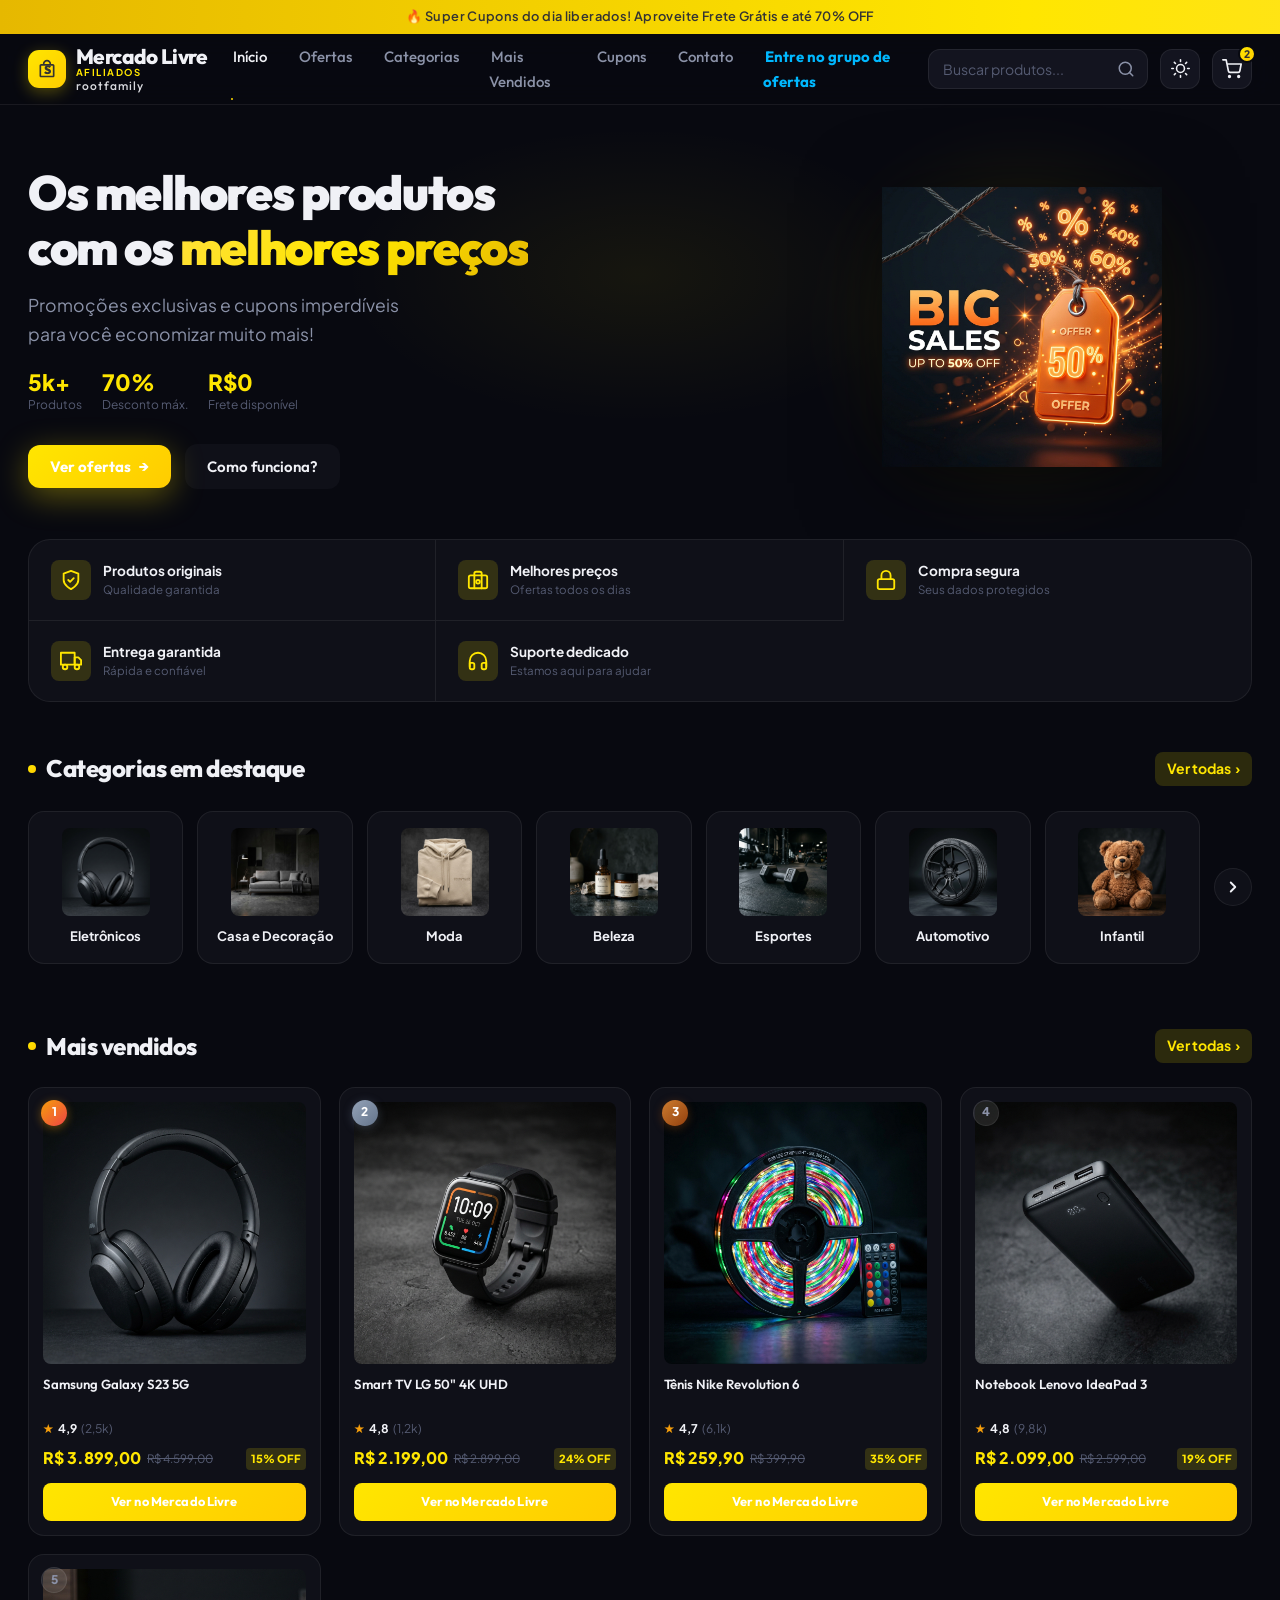
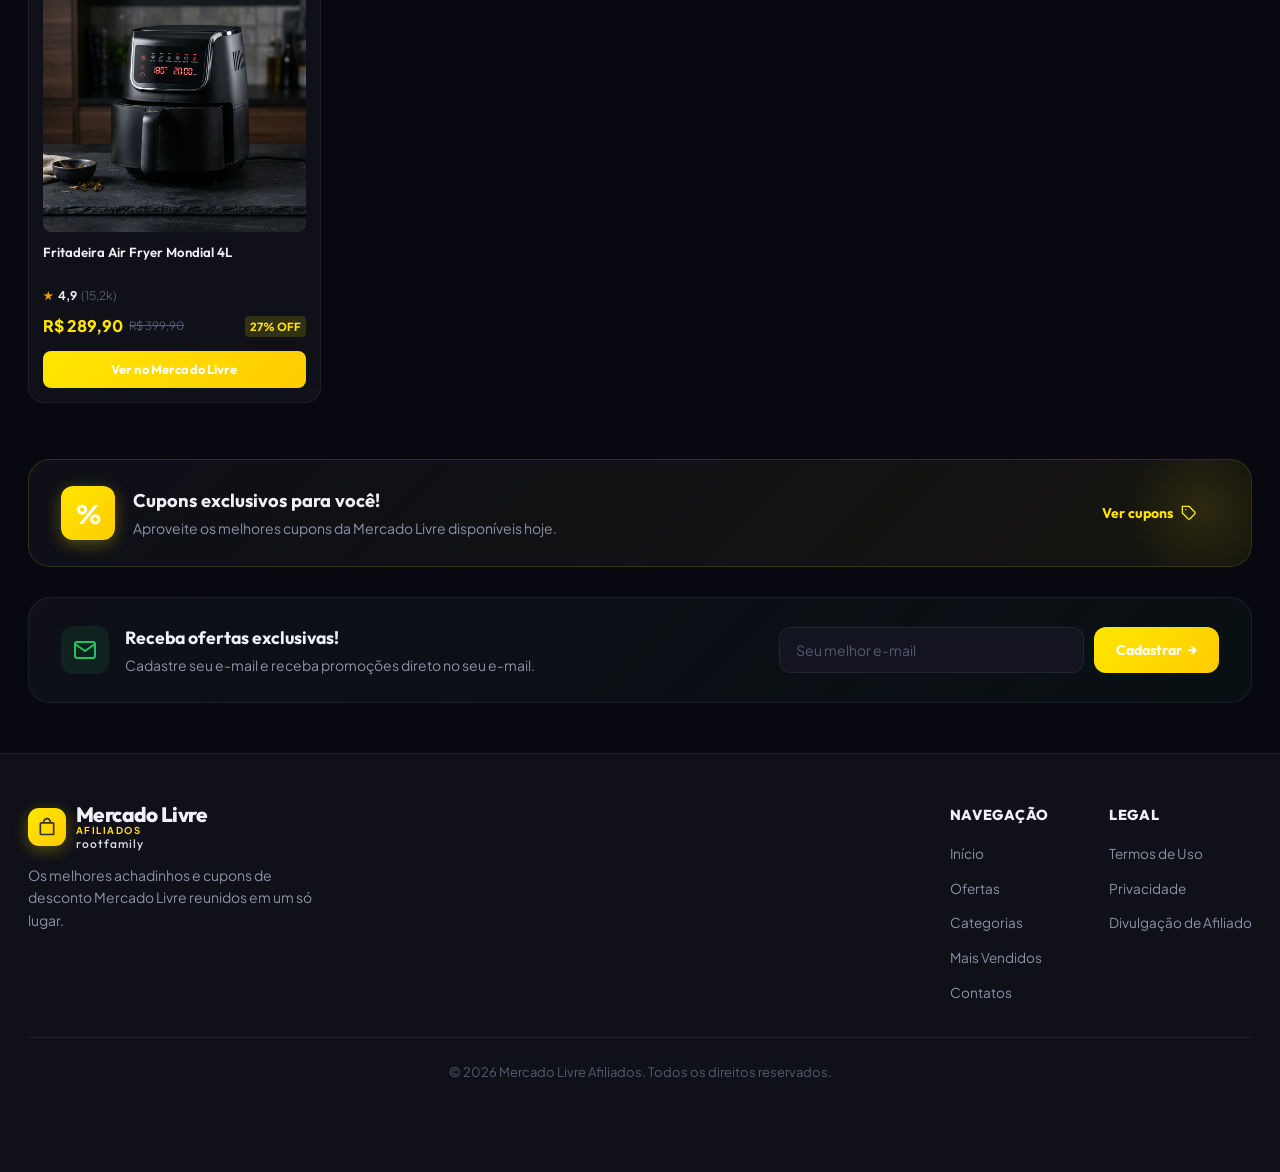
==== commit f8b80a89: "Add files via upload" ====
--- a/index.html
+++ b/index.html
@@ -59,7 +59,7 @@
           <li><a href="categorias.html" class="nav-link">Categorias</a></li>
           <li><a href="mais-vendidos.html" class="nav-link">Mais Vendidos</a></li>
           <li><a href="ofertas.html#cupons" class="nav-link" id="navCupons">Cupons</a></li>
-          <li><a href="#contato" class="nav-link">Contato</a></li>
+      <li><a href="#contato" class="nav-link">Contato</a></li>
           <li><a href="https://chat.whatsapp.com/CWm307LYTphFFVPdlFF1BP?s=cl&p=a&mlu=4&ilr=4" target="_blank" class="nav-link" style="color: #00b8ff; font-weight: bold;">Entre no grupo de ofertas</a></li>
         </ul>
       </nav>
@@ -357,7 +357,7 @@
                 <span class="old">R$ 4.599,00</span>
                 <span class="disc-tag">15% OFF</span>
               </div>
-              <a href="https://lista.mercadolivre.com.br/fone-de-ouvido-bluetooth?campId=SEU_ID_AFILIADO_AQUI" target="_blank" rel="noopener noreferrer" class="btn btn-shopee btn-card-action">
+              <a href="https://lista.mercadolivre.com.br/fone-de-ouvido-bluetooth?campId=91070744" target="_blank" rel="noopener noreferrer" class="btn btn-shopee btn-card-action">
                 Ver no Mercado Livre
               </a>
             </div>
@@ -381,7 +381,7 @@
                 <span class="old">R$ 2.899,00</span>
                 <span class="disc-tag">24% OFF</span>
               </div>
-              <a href="https://lista.mercadolivre.com.br/smartwatch-d20?campId=SEU_ID_AFILIADO_AQUI" target="_blank" rel="noopener noreferrer" class="btn btn-shopee btn-card-action">
+              <a href="https://lista.mercadolivre.com.br/smartwatch-d20?campId=91070744" target="_blank" rel="noopener noreferrer" class="btn btn-shopee btn-card-action">
                 Ver no Mercado Livre
               </a>
             </div>
@@ -405,7 +405,7 @@
                 <span class="old">R$ 399,90</span>
                 <span class="disc-tag">35% OFF</span>
               </div>
-              <a href="https://lista.mercadolivre.com.br/fita-led-rgb?campId=SEU_ID_AFILIADO_AQUI" target="_blank" rel="noopener noreferrer" class="btn btn-shopee btn-card-action">
+              <a href="https://lista.mercadolivre.com.br/fita-led-rgb?campId=91070744" target="_blank" rel="noopener noreferrer" class="btn btn-shopee btn-card-action">
                 Ver no Mercado Livre
               </a>
             </div>
@@ -429,7 +429,7 @@
                 <span class="old">R$ 2.599,00</span>
                 <span class="disc-tag">19% OFF</span>
               </div>
-              <a href="https://lista.mercadolivre.com.br/carregador-portatil?campId=SEU_ID_AFILIADO_AQUI" target="_blank" rel="noopener noreferrer" class="btn btn-shopee btn-card-action">
+              <a href="https://lista.mercadolivre.com.br/carregador-portatil?campId=91070744" target="_blank" rel="noopener noreferrer" class="btn btn-shopee btn-card-action">
                 Ver no Mercado Livre
               </a>
             </div>
@@ -453,7 +453,7 @@
                 <span class="old">R$ 399,90</span>
                 <span class="disc-tag">27% OFF</span>
               </div>
-              <a href="https://lista.mercadolivre.com.br/fritadeira-air-fryer?campId=SEU_ID_AFILIADO_AQUI" target="_blank" rel="noopener noreferrer" class="btn btn-shopee btn-card-action">
+              <a href="https://lista.mercadolivre.com.br/fritadeira-air-fryer?campId=91070744" target="_blank" rel="noopener noreferrer" class="btn btn-shopee btn-card-action">
                 Ver no Mercado Livre
               </a>
             </div>
@@ -577,6 +577,7 @@
             <li><a href="ofertas.html">Ofertas</a></li>
             <li><a href="categorias.html">Categorias</a></li>
             <li><a href="mais-vendidos.html">Mais Vendidos</a></li>
+            <li><a href="https://wa.me/5524993348655" target="_blank">Contatos</a></li>
           </ul>
         </div>
         <div class="footer-col">
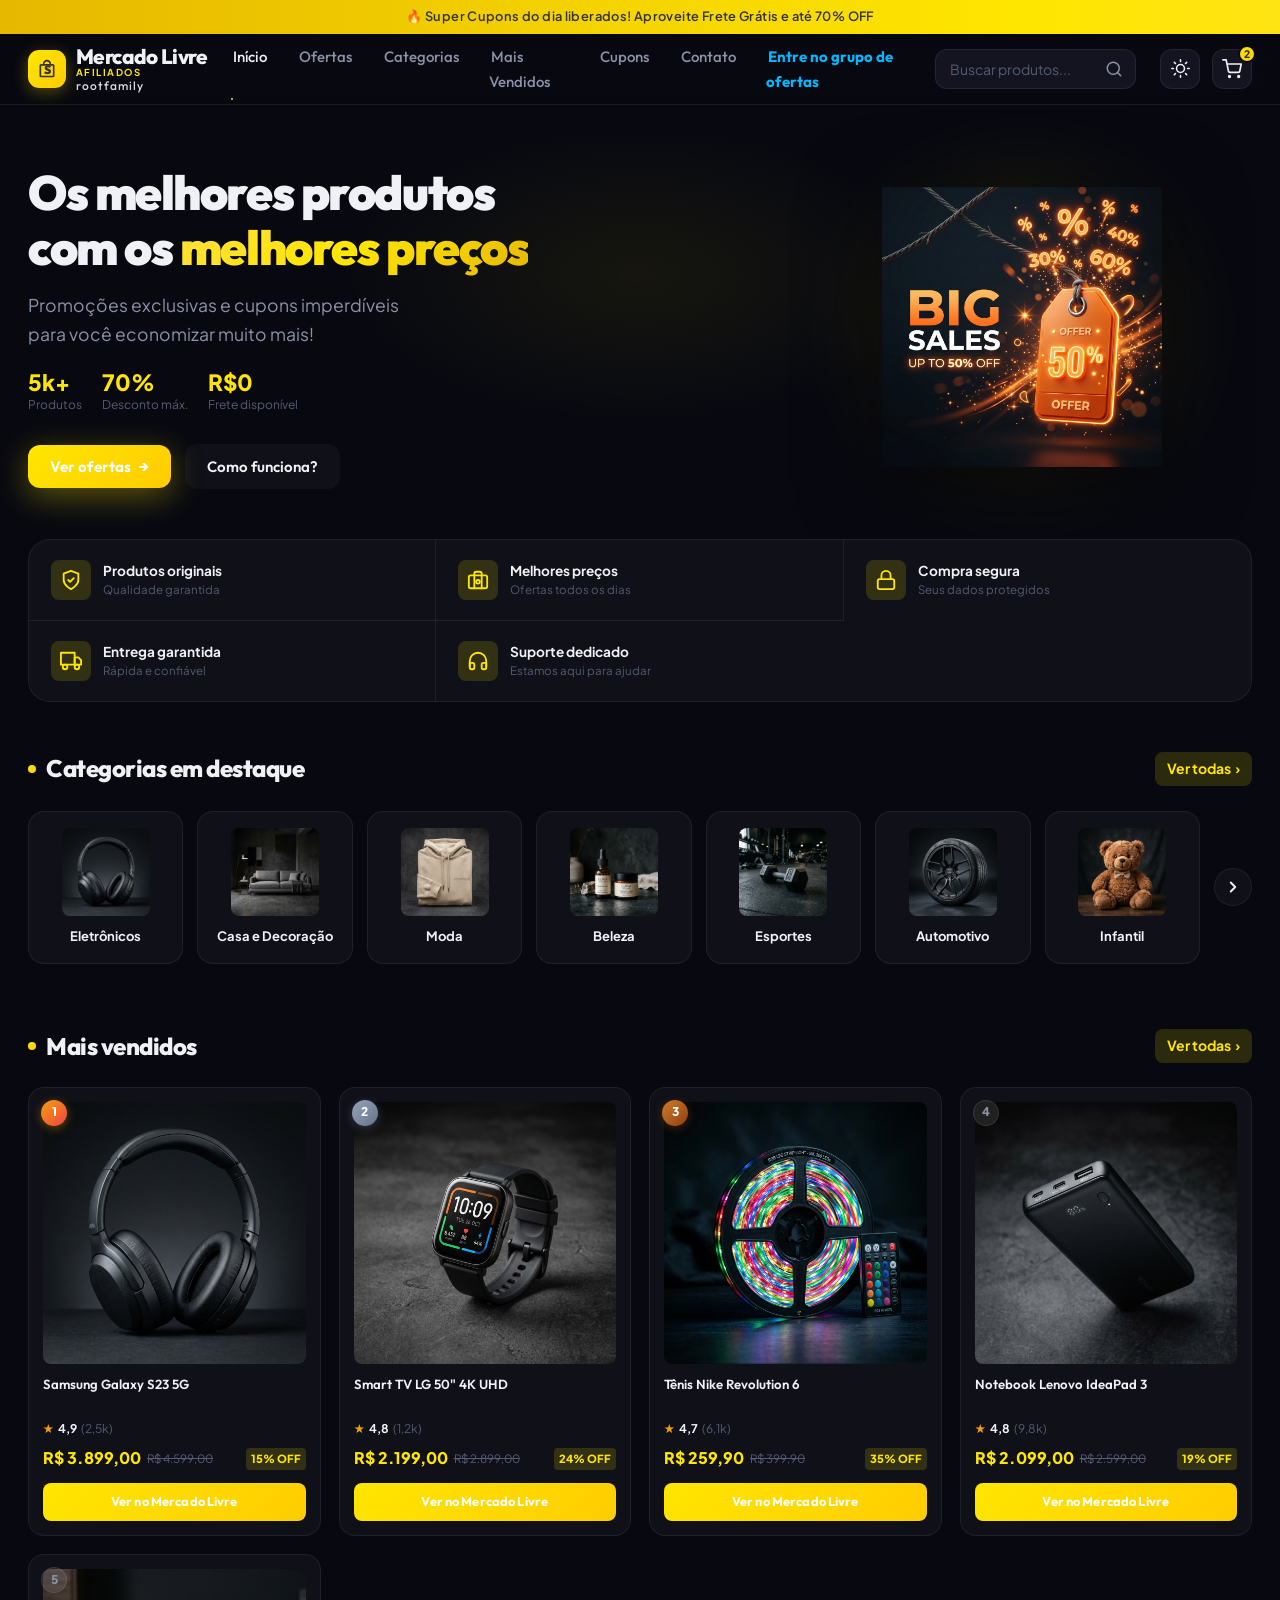
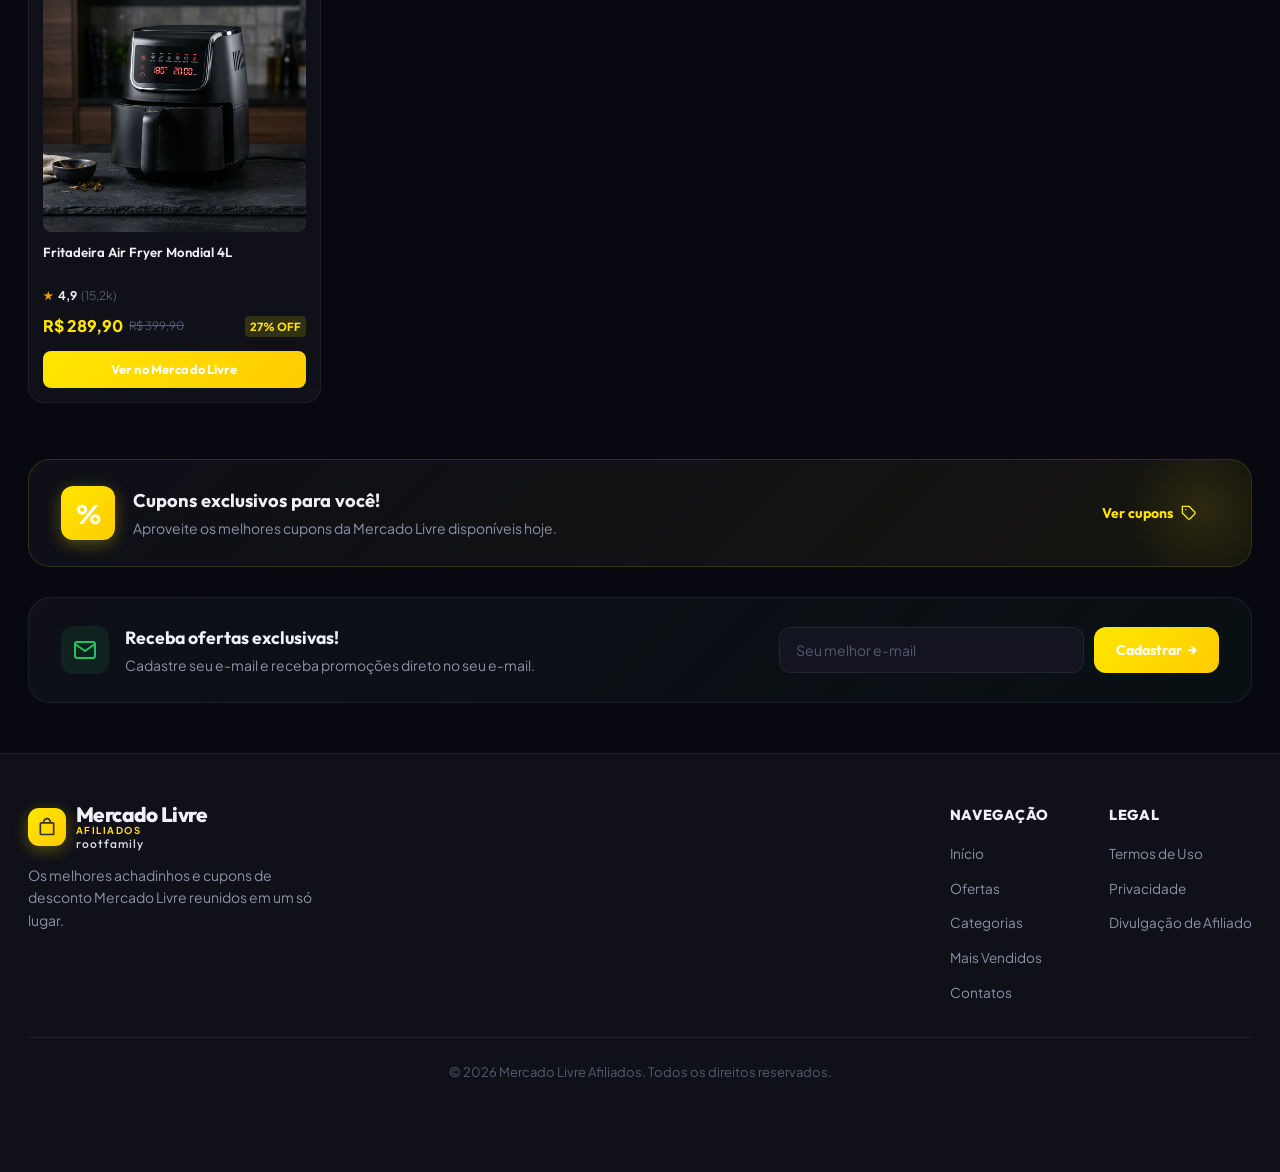
==== commit b35cb208: "Add files via upload" ====
--- a/index.html
+++ b/index.html
@@ -65,8 +65,7 @@
       </nav>
 
       <!-- Search and Header Actions -->
-      <div class="header-actions">
-        <div class="search-box">
+      <div class="search-box">
           <input type="text" id="searchInput" placeholder="Buscar produtos..." autocomplete="off">
           <button type="button" class="search-btn" aria-label="Pesquisar">
             <svg width="18" height="18" viewBox="0 0 24 24" fill="none" stroke="currentColor" stroke-width="2" stroke-linecap="round" stroke-linejoin="round">
@@ -75,6 +74,7 @@
             </svg>
           </button>
         </div>
+      <div class="header-actions">
 
         <button class="icon-btn theme-toggle" id="themeToggle" aria-label="Alternar tema" title="Modo Claro/Escuro">
           <svg class="sun-icon" width="19" height="19" viewBox="0 0 24 24" fill="none" stroke="currentColor" stroke-width="2" stroke-linecap="round" stroke-linejoin="round">
--- a/style.css
+++ b/style.css
@@ -1903,7 +1903,25 @@
 /* =============================
    RESPONSIVE - 600px (Mobile)
    ============================= */
+
 @media (max-width: 600px) {
+  .header-container {
+    flex-wrap: wrap;
+    height: auto;
+    padding-top: 10px;
+    padding-bottom: 10px;
+    gap: 15px;
+  }
+  .search-box {
+    display: flex !important;
+    order: 10;
+    width: 100% !important;
+    margin-top: 5px;
+  }
+  .search-box input {
+    width: 100%;
+  }
+
   .top-announcement { font-size: 0.72rem; padding: 6px 12px; }
 
   .hero-heading { font-size: 1.75rem; }
@@ -1936,7 +1954,7 @@
    ============================= */
 @media (max-width: 400px) {
   .header-container { padding: 0 12px; }
-  .search-box { display: none; }
+  
   .brand-name { font-size: 1.15rem; }
 
   .hero-heading { font-size: 1.6rem; }
@@ -2259,7 +2277,25 @@
   .offers-trust-container .trust-card:nth-child(4) { border-right: none; }
 }
 
+
 @media (max-width: 600px) {
+  .header-container {
+    flex-wrap: wrap;
+    height: auto;
+    padding-top: 10px;
+    padding-bottom: 10px;
+    gap: 15px;
+  }
+  .search-box {
+    display: flex !important;
+    order: 10;
+    width: 100% !important;
+    margin-top: 5px;
+  }
+  .search-box input {
+    width: 100%;
+  }
+
   .products-grid-6    { grid-template-columns: repeat(2, 1fr); gap: 10px; }
   .offers-trust-container { grid-template-columns: 1fr; }
   .offers-trust-container .trust-card { border-right: none !important; border-top: 1px solid var(--border-color); }
@@ -2855,7 +2891,25 @@
   .bs-hero-title { font-size: 2rem; }
 }
 
+
 @media (max-width: 600px) {
+  .header-container {
+    flex-wrap: wrap;
+    height: auto;
+    padding-top: 10px;
+    padding-bottom: 10px;
+    gap: 15px;
+  }
+  .search-box {
+    display: flex !important;
+    order: 10;
+    width: 100% !important;
+    margin-top: 5px;
+  }
+  .search-box input {
+    width: 100%;
+  }
+
   .bs-grid-5 { grid-template-columns: repeat(2, 1fr); gap: 10px; }
   .bs-toolbar { flex-direction: column; align-items: stretch; }
   .bs-filter-tabs { justify-content: center; }
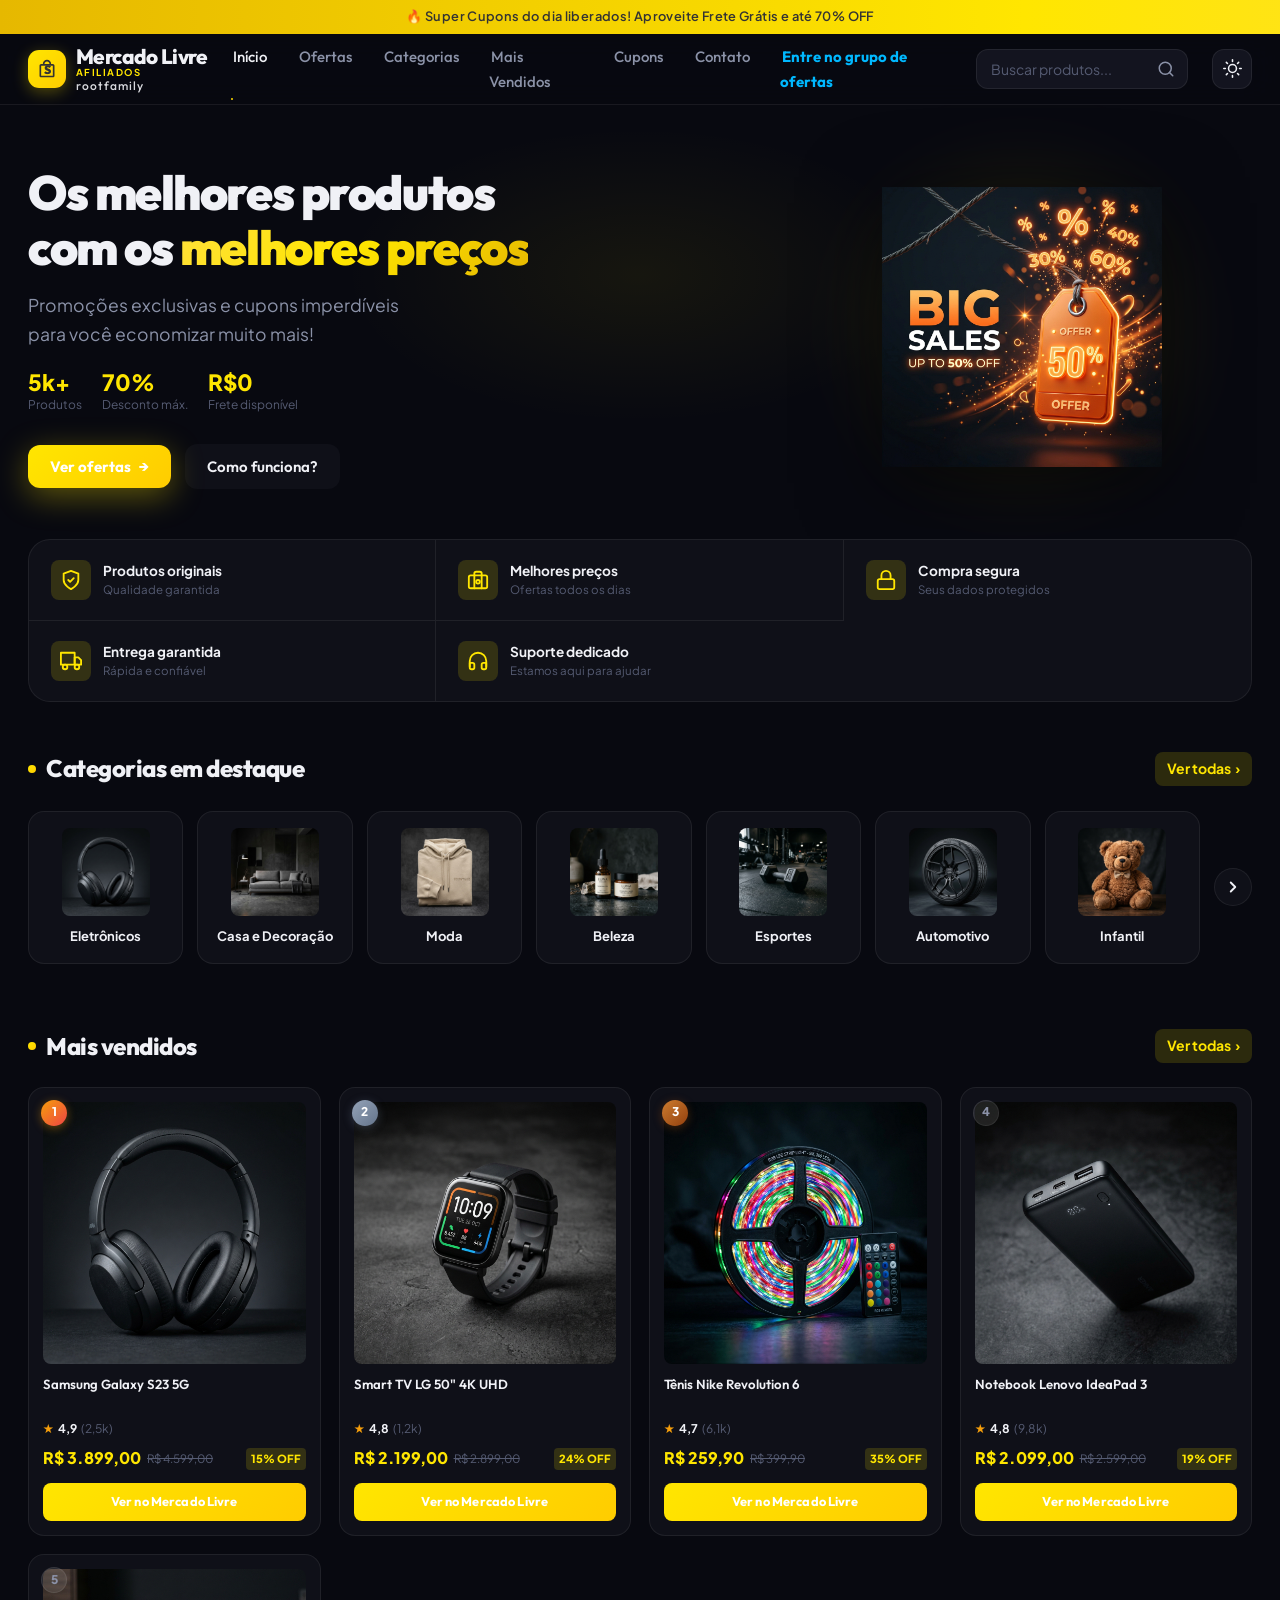
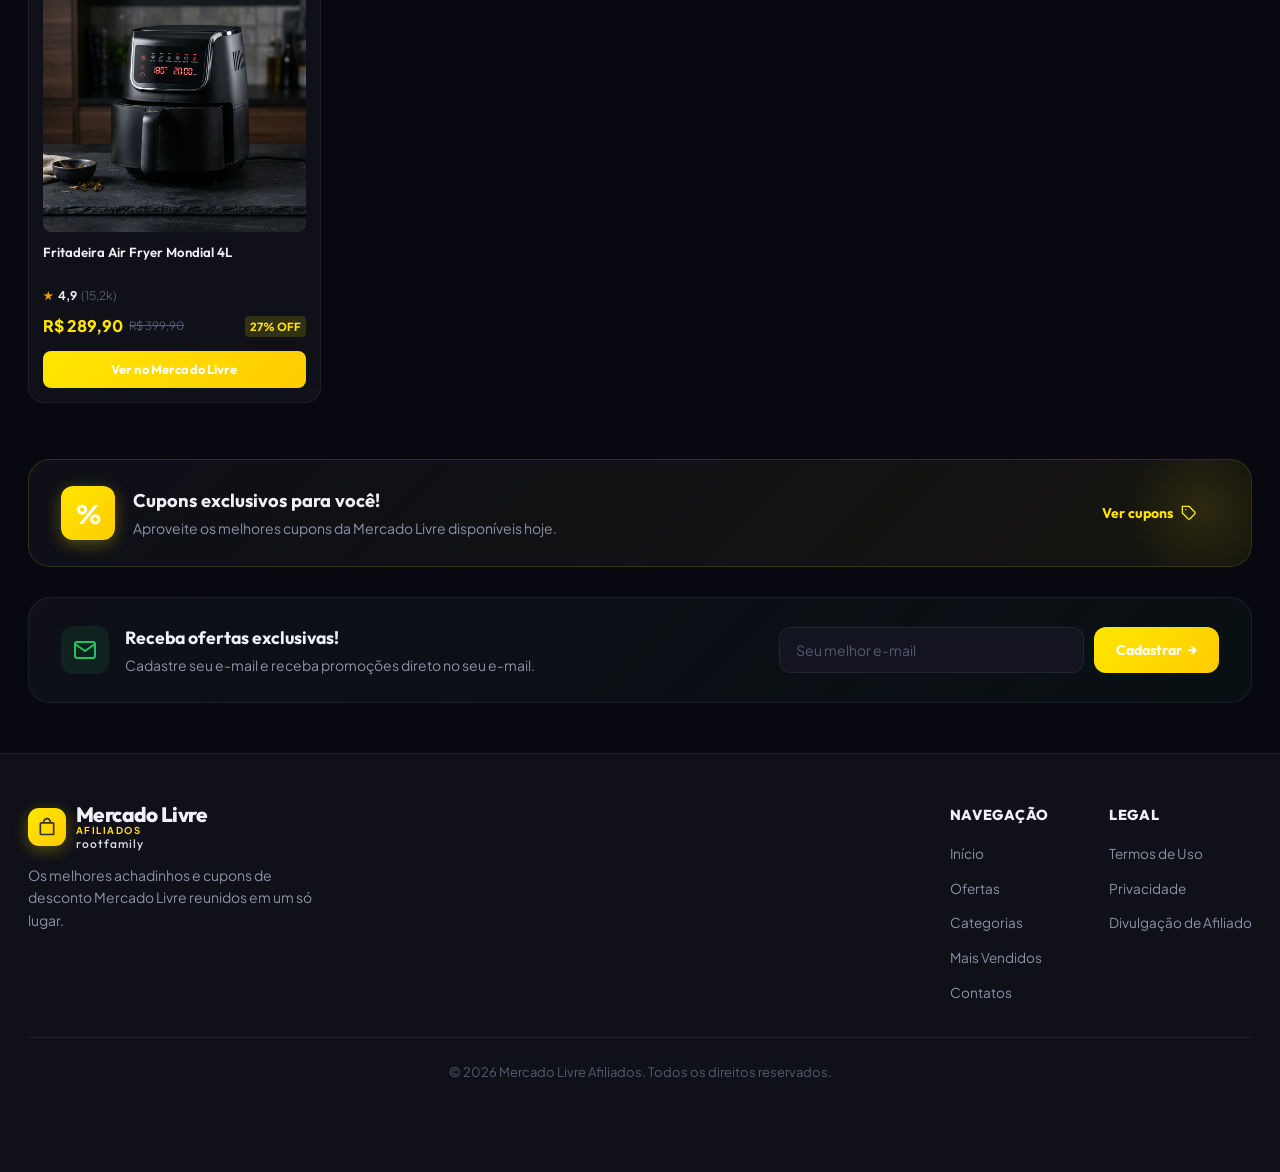
==== commit 5df2af45: "Add files via upload" ====
--- a/index.html
+++ b/index.html
@@ -38,12 +38,12 @@
 
       <!-- Logo Mercado Livre Afiliados -->
       <a href="index.html" class="logo">
-        <div class="logo-icon">
-          <svg viewBox="0 0 24 24" fill="currentColor">
-            <path d="M19 6h-2c0-2.76-2.24-5-5-5S7 3.24 7 6H5c-1.1 0-2 .9-2 2v12c0 1.1.9 2 2 2h14c1.1 0 2-.9 2-2V8c0-1.1-.9-2-2-2zm-7-3c1.66 0 3 1.34 3 3H9c0-1.66 1.34-3 3-3zm7 17H5V8h14v12z"/>
-          </svg>
-          <span class="logo-badge-s">S</span>
-        </div>
+          <div class="logo-icon" onclick="event.preventDefault(); event.stopPropagation(); window.location.href='login.html';" style="cursor: pointer;">
+            <svg viewBox="0 0 24 24" fill="currentColor">
+              <path d="M19 6h-2c0-2.76-2.24-5-5-5S7 3.24 7 6H5c-1.1 0-2 .9-2 2v12c0 1.1.9 2 2 2h14c1.1 0 2-.9 2-2V8c0-1.1-.9-2-2-2zm-7-3c1.66 0 3 1.34 3 3H9c0-1.66 1.34-3 3-3zm7 17H5V8h14v12z"/>
+            </svg>
+            <span class="logo-badge-s">S</span>
+          </div>
         <div class="logo-text">
           <span class="brand-name">Mercado Livre</span>
           <span class="brand-sub">AFILIADOS</span>
@@ -90,14 +90,7 @@
           </svg>
         </button>
 
-        <a href="ofertas.html" class="icon-btn cart-btn" aria-label="Carrinho" title="Minhas Ofertas">
-          <svg width="20" height="20" viewBox="0 0 24 24" fill="none" stroke="currentColor" stroke-width="2" stroke-linecap="round" stroke-linejoin="round">
-            <circle cx="9" cy="21" r="1"></circle>
-            <circle cx="20" cy="21" r="1"></circle>
-            <path d="M1 1h4l2.68 13.39a2 2 0 0 0 2 1.61h9.72a2 2 0 0 0 2-1.61L23 6H6"></path>
-          </svg>
-          <span class="badge">2</span>
-        </a>
+
       </div>
 
     </div>
@@ -128,6 +121,7 @@
       <li><a href="mais-vendidos.html" class="drawer-link">⭐ Mais Vendidos</a></li>
       <li><a href="ofertas.html#cupons" class="drawer-link">🎟️ Cupons</a></li>
       <li><a href="#contato" class="drawer-link">✉️ Contato</a></li>
+      <li><a href="https://chat.whatsapp.com/CWm307LYTphFFVPdlFF1BP?s=cl&p=a&mlu=4&ilr=4" target="_blank" class="drawer-link" style="color: #00b8ff; font-weight: bold;">📱 Entre no grupo de ofertas</a></li>
     </ul>
   </aside>
 
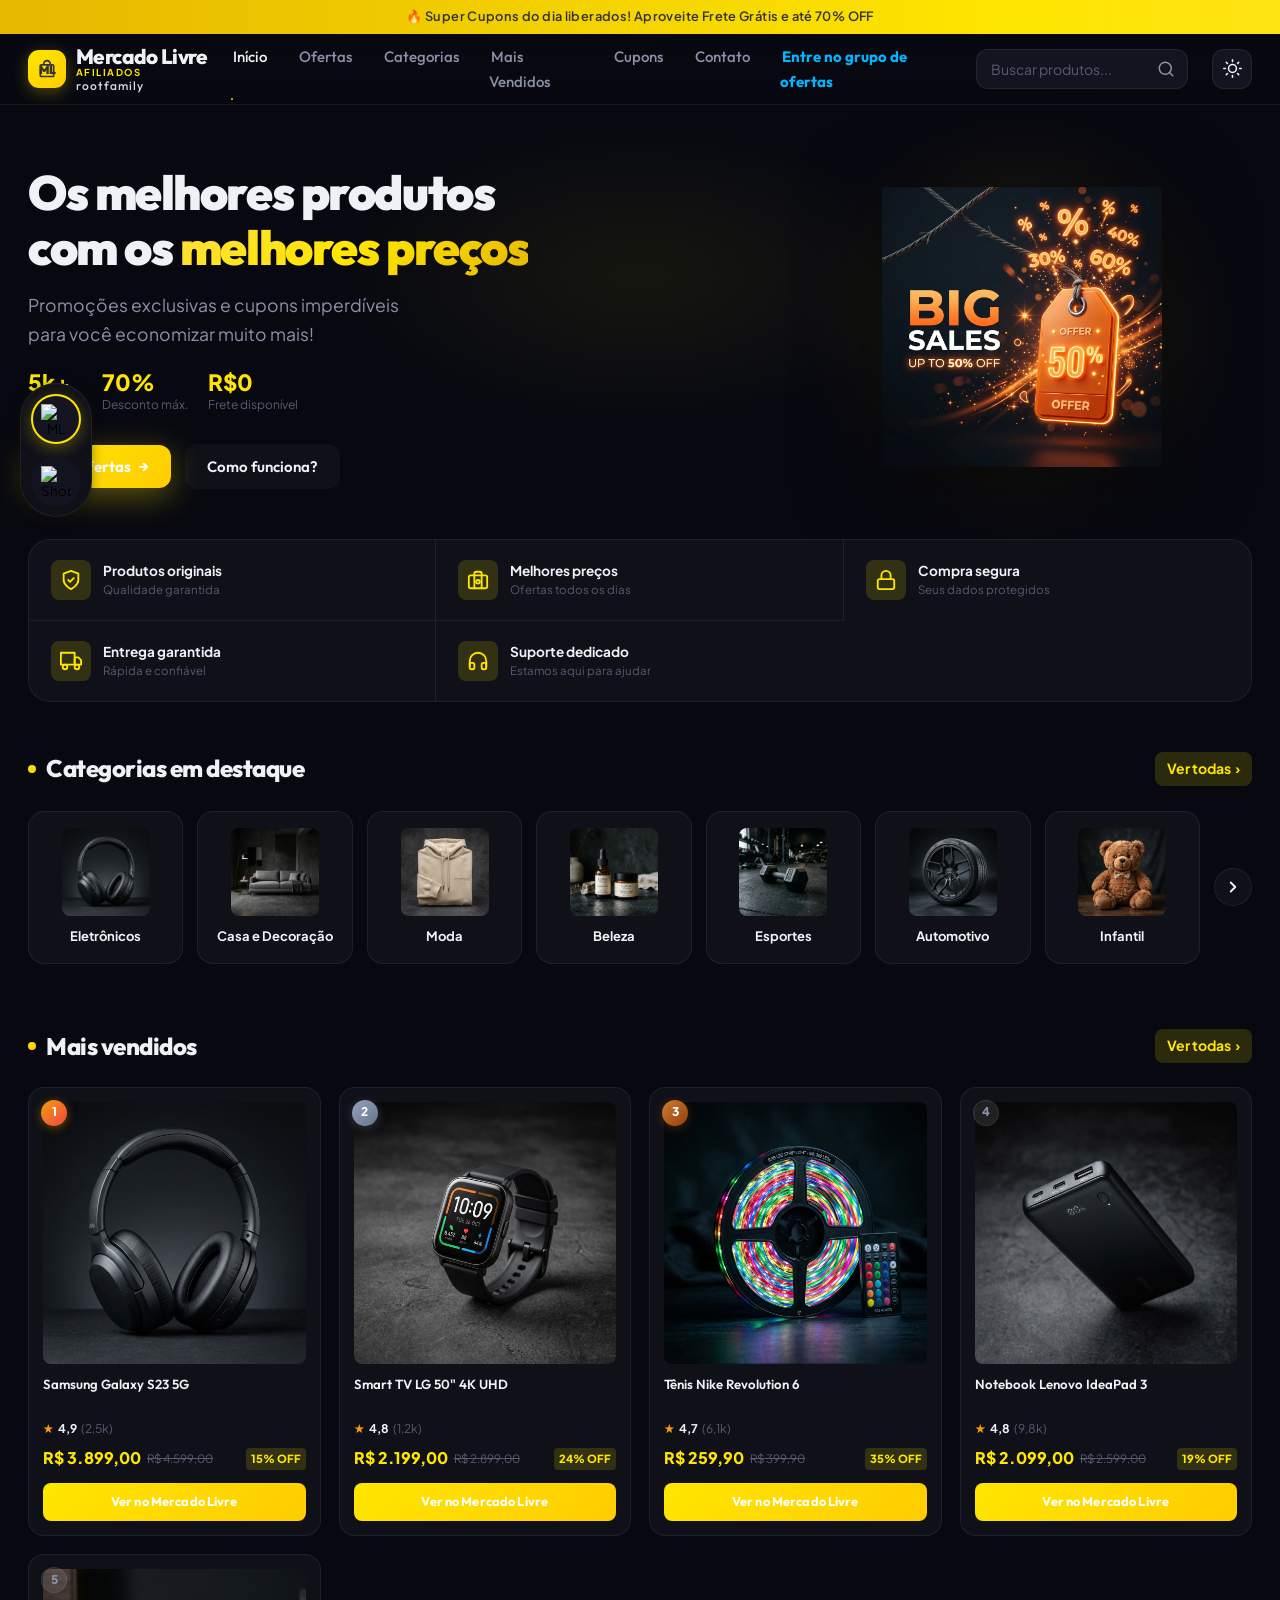
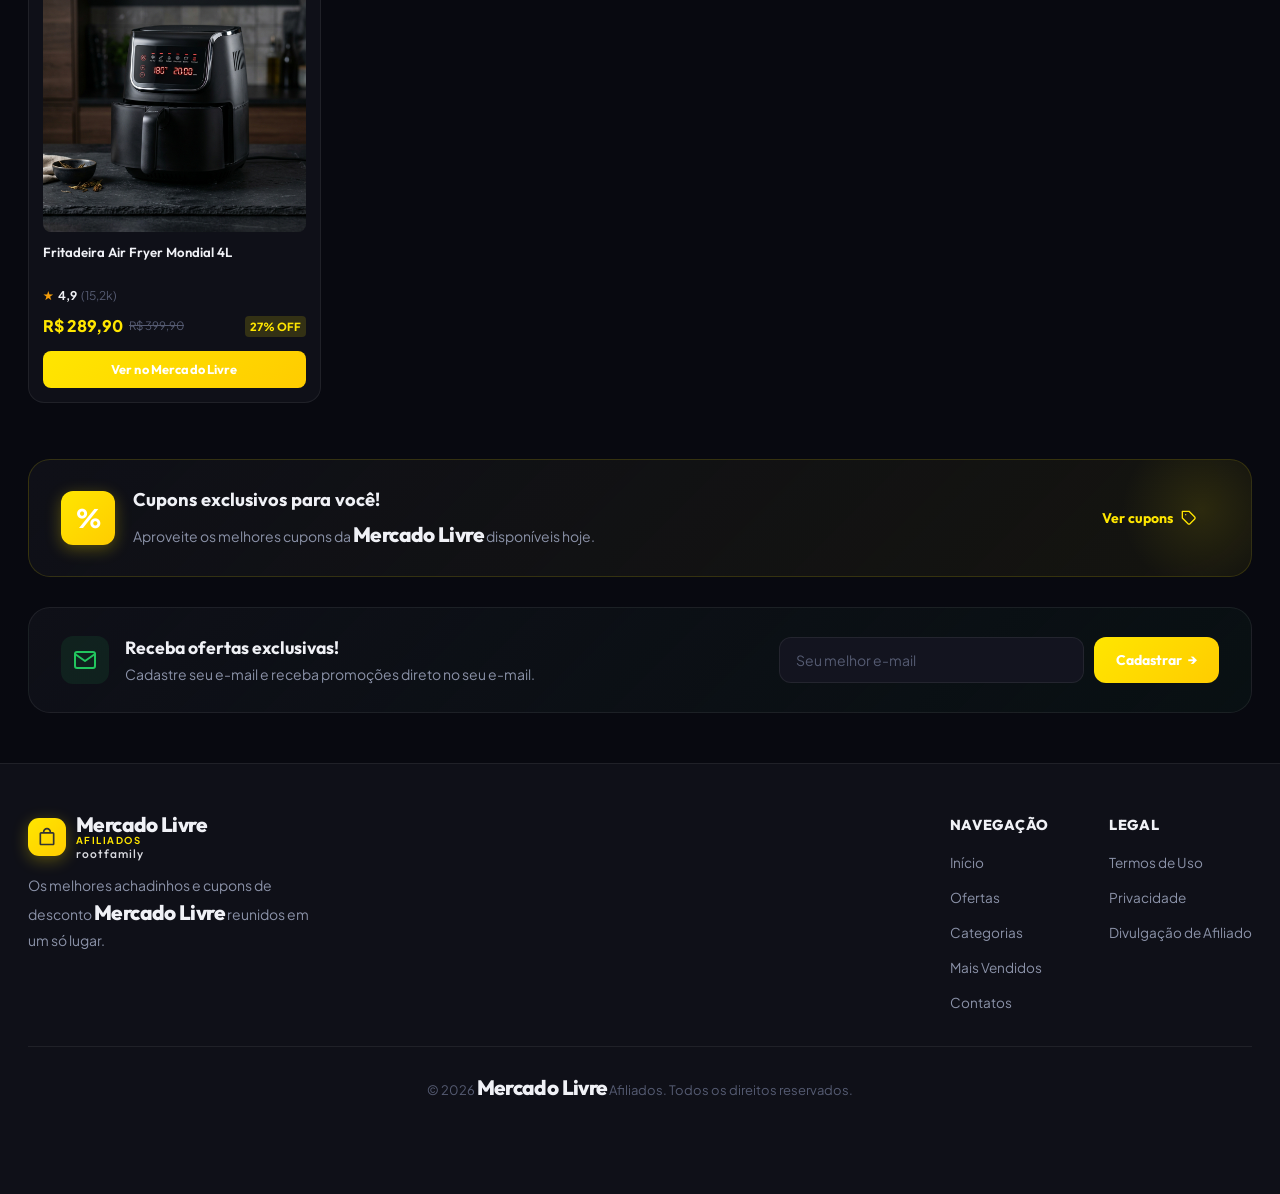
==== commit fc0eaa6f: "Add files via upload" ====
--- a/index.html
+++ b/index.html
@@ -466,7 +466,7 @@
             <div class="coupon-badge-icon">%</div>
             <div class="coupon-banner-text">
               <h3>Cupons exclusivos para você!</h3>
-              <p>Aproveite os melhores cupons da Mercado Livre disponíveis hoje.</p>
+              <p>Aproveite os melhores cupons da <span class="brand-name">Mercado Livre</span> disponíveis hoje.</p>
             </div>
           </div>
           <div class="coupon-banner-right">
@@ -560,7 +560,7 @@
           <span class="brand-root">rootfamily</span>
           </div>
         </div>
-        <p class="footer-desc">Os melhores achadinhos e cupons de desconto Mercado Livre reunidos em um só lugar.</p>
+        <p class="footer-desc">Os melhores achadinhos e cupons de desconto <span class="brand-name">Mercado Livre</span> reunidos em um só lugar.</p>
       </div>
 
       <div class="footer-links">
@@ -585,7 +585,7 @@
       </div>
     </div>
     <div class="footer-bottom">
-      <p>© 2026 Mercado Livre Afiliados. Todos os direitos reservados.</p>
+      <p>© 2026 <span class="brand-name">Mercado Livre</span> Afiliados. Todos os direitos reservados.</p>
     </div>
   </footer>
 
@@ -593,7 +593,7 @@
   <div class="modal-overlay" id="couponsModal">
     <div class="modal-card">
       <div class="modal-header">
-        <h3>🎟️ Cupons Mercado Livre Liberados</h3>
+        <h3>🎟️ Cupons <span class="brand-name">Mercado Livre</span> Liberados</h3>
         <button class="modal-close" id="closeCouponsModal">✕</button>
       </div>
       <div class="modal-body">
@@ -615,6 +615,16 @@
     </div>
   </div>
 
+  <!-- Store Switcher Widget -->
+  <div class="store-switcher">
+    <button id="btnStoreML" class="store-btn active" title="Mercado Livre">
+      <img src="https://http2.mlstatic.com/frontend-assets/ml-web-navigation/ui-navigation/5.21.22/mercadolibre/logo__small@2x.png" alt="ML">
+    </button>
+    <button id="btnStoreShopee" class="store-btn" title="Shopee">
+      <img src="https://logodownload.org/wp-content/uploads/2021/03/shopee-logo-1.png" alt="Shopee">
+    </button>
+  </div>
+
   <script src="data/products.js"></script>
   <script src="script.js"></script>
 </body>
--- a/style.css
+++ b/style.css
@@ -74,6 +74,26 @@
   --text-muted: #94a3b8;
   --shadow-card: 0 2px 12px rgba(0,0,0,0.08);
   --shadow-card-hover: 0 12px 40px rgba(0,0,0,0.14), 0 0 0 1px rgba(255,230,0,0.1);
+}
+
+/* Shopee Theme Overrides */
+body.shopee-theme {
+  --shopee-orange: #ee4d2d;
+  --shopee-orange-hover: #d73d1e;
+  --shopee-orange-glow: rgba(238, 77, 45, 0.35);
+  --shopee-orange-soft: rgba(238, 77, 45, 0.15);
+  --shopee-orange-gradient: linear-gradient(135deg, #ee4d2d 0%, #ff7337 100%);
+  --shopee-orange-gradient-glow: linear-gradient(135deg, rgba(238, 77, 45, 0.2) 0%, rgba(255, 115, 55, 0.05) 100%);
+  --border-hover: rgba(238, 77, 45, 0.5);
+  --border-glow: rgba(238, 77, 45, 0.25);
+  --shadow-orange: 0 8px 32px var(--shopee-orange-glow);
+  --shadow-orange-sm: 0 4px 16px rgba(238, 77, 45, 0.3);
+}
+
+body.shopee-theme.light-mode {
+  --border-hover: rgba(238, 77, 45, 0.45);
+  --border-glow: rgba(238, 77, 45, 0.2);
+  --shadow-card-hover: 0 12px 40px rgba(0,0,0,0.14), 0 0 0 1px rgba(238, 77, 45, 0.1);
 }
 
 /* =============================
@@ -2915,5 +2935,74 @@
   .bs-filter-tabs { justify-content: center; }
 }
 
-
-
+/* =============================
+   STORE SWITCHER WIDGET
+   ============================= */
+.store-switcher {
+  position: fixed;
+  top: 50%;
+  left: 20px;
+  transform: translateY(-50%);
+  display: flex;
+  flex-direction: column;
+  gap: 12px;
+  z-index: 1000;
+  background: var(--bg-card);
+  padding: 10px;
+  border-radius: 40px;
+  border: 1px solid var(--border-color);
+  box-shadow: var(--shadow-card);
+  backdrop-filter: blur(10px);
+}
+
+.store-btn {
+  width: 50px;
+  height: 50px;
+  border-radius: 50%;
+  display: flex;
+  align-items: center;
+  justify-content: center;
+  cursor: pointer;
+  background: var(--bg-input);
+  border: 2px solid transparent;
+  transition: all var(--transition-spring);
+  overflow: hidden;
+  padding: 8px;
+}
+
+.store-btn img {
+  width: 100%;
+  height: 100%;
+  object-fit: contain;
+}
+
+.store-btn:hover {
+  transform: scale(1.1);
+}
+
+.store-btn.active {
+  border-color: var(--shopee-orange);
+  background: var(--bg-card-hover);
+  box-shadow: var(--shadow-orange-sm);
+}
+
+@media (max-width: 768px) {
+  .store-switcher {
+    top: auto;
+    bottom: 90px;
+    left: 20px;
+    transform: none;
+    flex-direction: row;
+    border-radius: 30px;
+    padding: 8px;
+  }
+  .store-btn {
+    width: 40px;
+    height: 40px;
+    padding: 6px;
+  }
+}
+
+
+
+
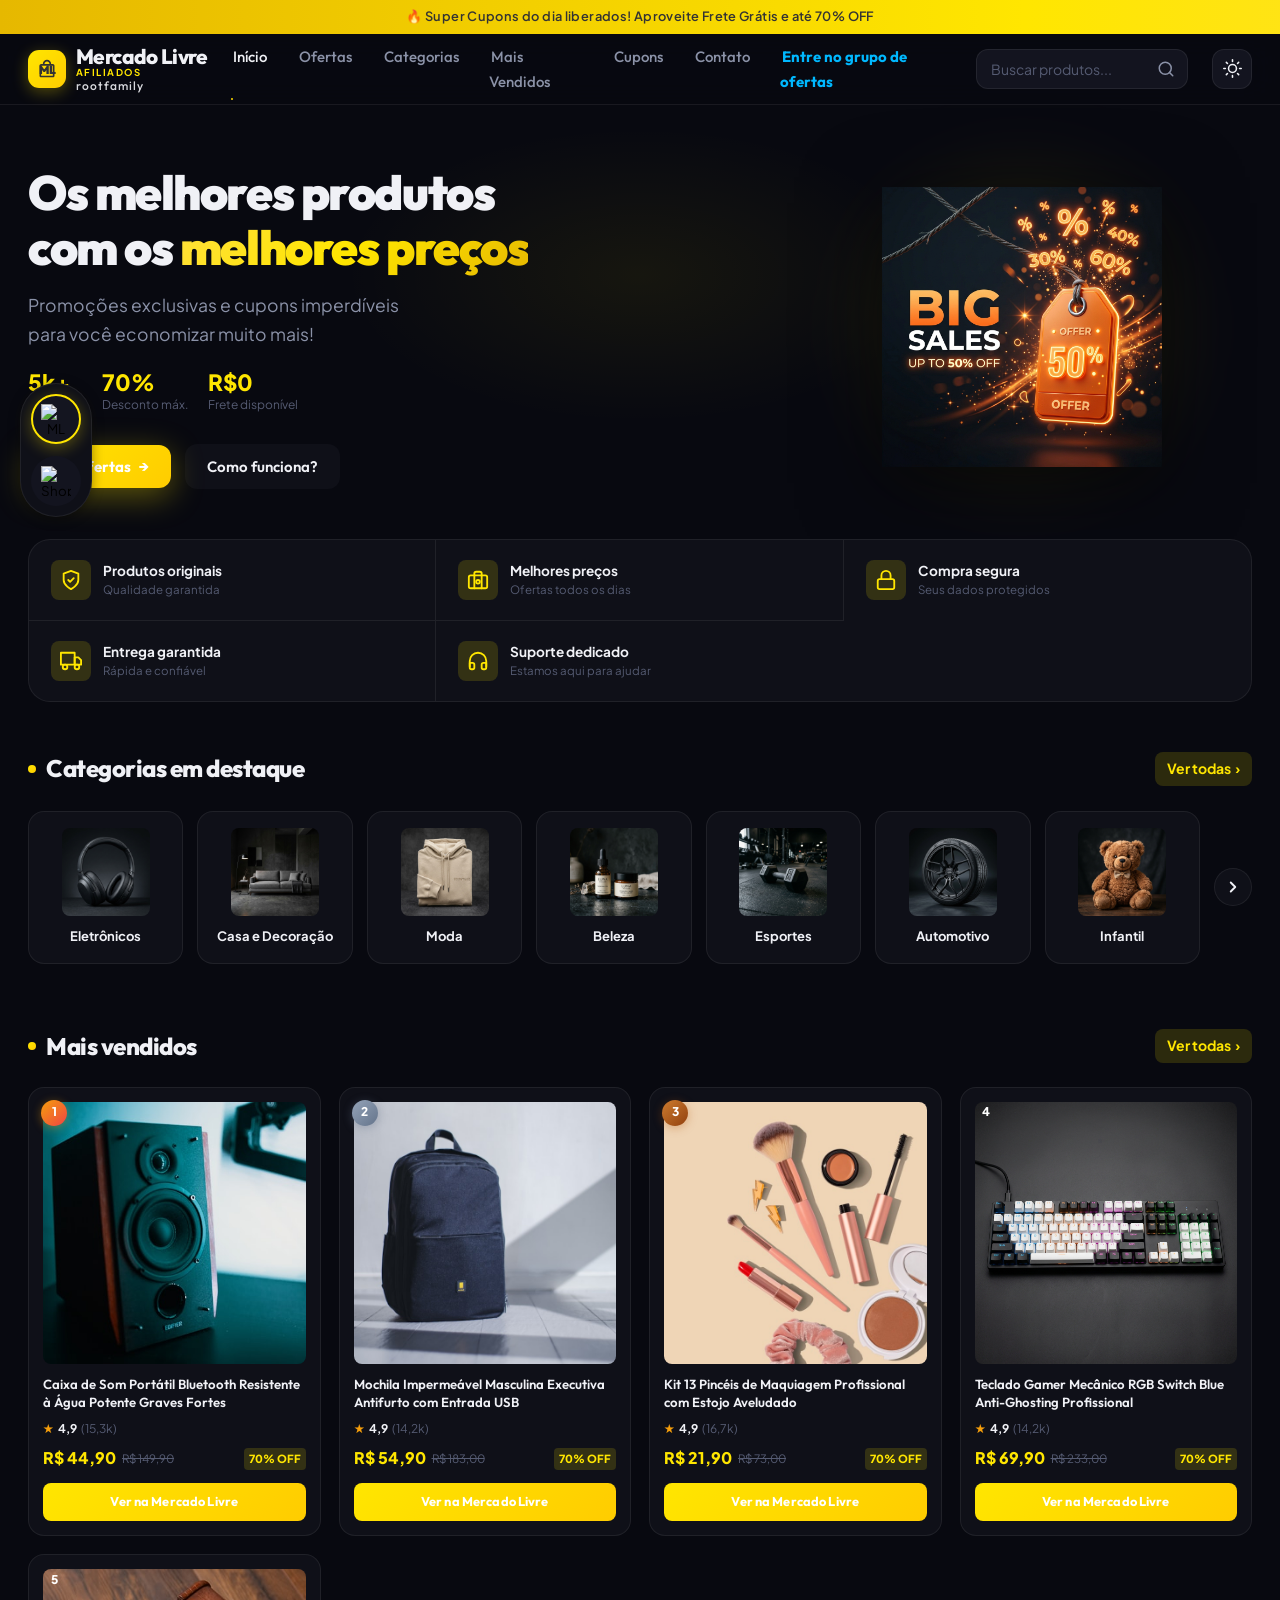
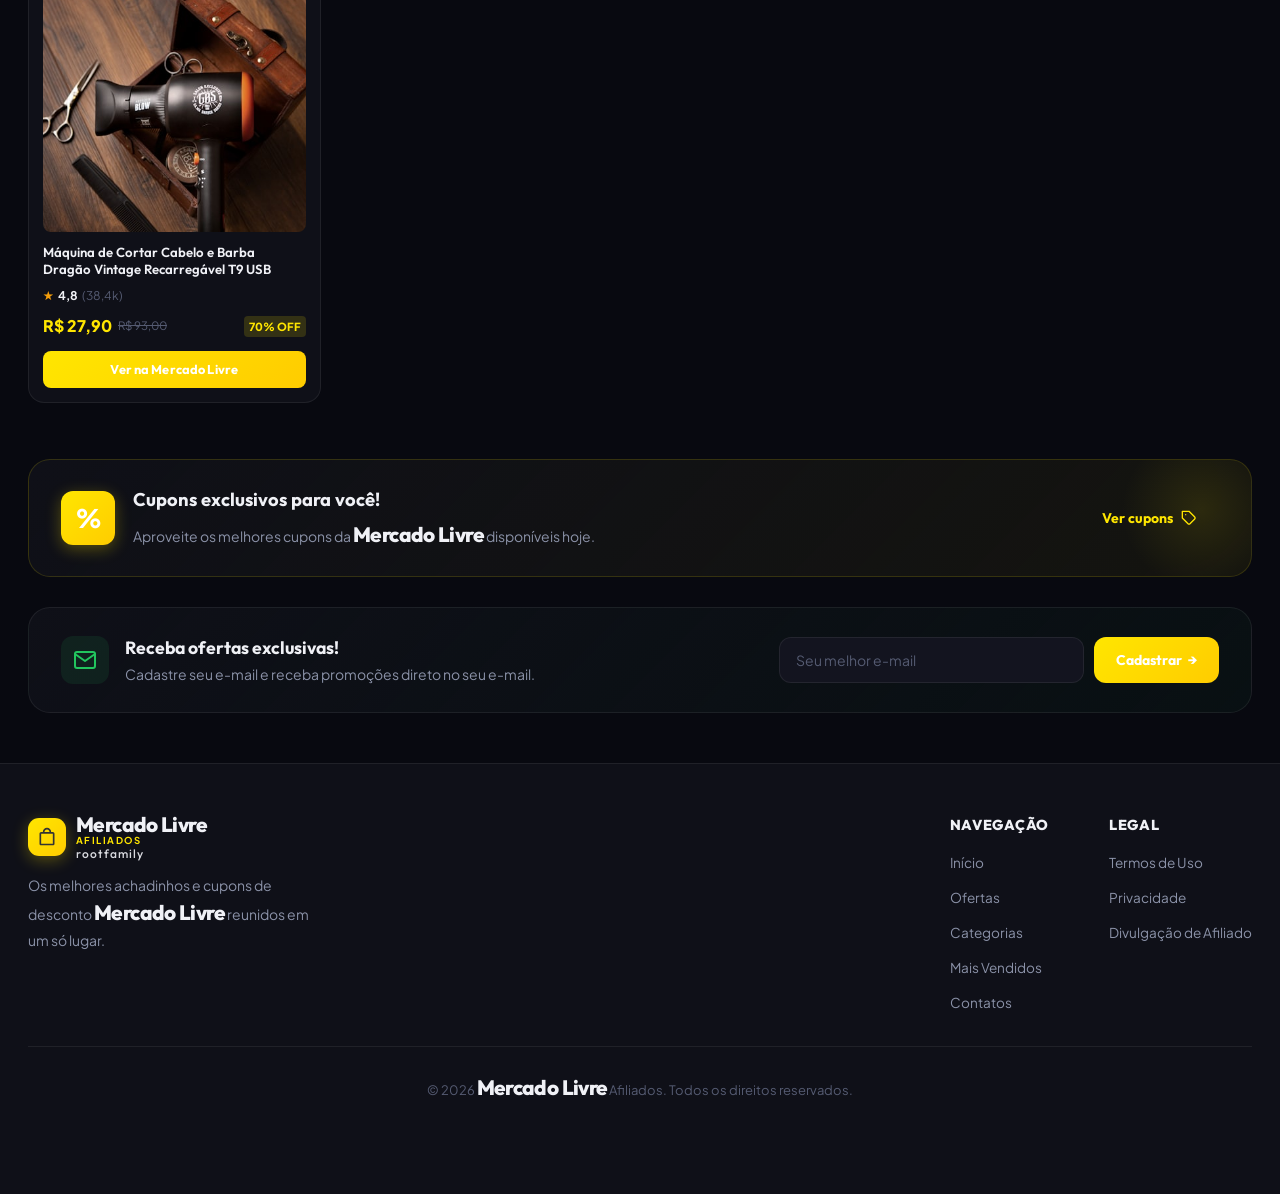
==== commit 8e4c0869: "Add files via upload" ====
--- a/index.html
+++ b/index.html
@@ -331,128 +331,8 @@
           <a href="ofertas.html" class="see-all-link">Ver todas <span class="arrow">›</span></a>
         </div>
 
-        <div class="bestsellers-grid">
-          
-          <!-- Rank Item 1 -->
-          <div class="bestseller-card">
-            <div class="rank-number rank-1">1</div>
-            <div class="bestseller-thumb">
-              <img src="assets/images/prod-fone.jpg" alt="Fone de Ouvido Bluetooth" loading="lazy">
-            </div>
-            <div class="bestseller-info">
-              <h3 class="bestseller-title">Samsung Galaxy S23 5G</h3>
-              <div class="bestseller-rating">
-                <span class="star">★</span>
-                <span class="rate">4,9</span>
-                <span class="count">(2,5k)</span>
-              </div>
-              <div class="bestseller-pricing">
-                <span class="curr">R$ 3.899,00</span>
-                <span class="old">R$ 4.599,00</span>
-                <span class="disc-tag">15% OFF</span>
-              </div>
-              <a href="https://lista.mercadolivre.com.br/fone-de-ouvido-bluetooth?campId=91070744" target="_blank" rel="noopener noreferrer" class="btn btn-shopee btn-card-action">
-                Ver no Mercado Livre
-              </a>
-            </div>
-          </div>
-
-          <!-- Rank Item 2 -->
-          <div class="bestseller-card">
-            <div class="rank-number rank-2">2</div>
-            <div class="bestseller-thumb">
-              <img src="assets/images/prod-smartwatch.jpg" alt="Smartwatch D20" loading="lazy">
-            </div>
-            <div class="bestseller-info">
-              <h3 class="bestseller-title">Smart TV LG 50" 4K UHD</h3>
-              <div class="bestseller-rating">
-                <span class="star">★</span>
-                <span class="rate">4,8</span>
-                <span class="count">(1,2k)</span>
-              </div>
-              <div class="bestseller-pricing">
-                <span class="curr">R$ 2.199,00</span>
-                <span class="old">R$ 2.899,00</span>
-                <span class="disc-tag">24% OFF</span>
-              </div>
-              <a href="https://lista.mercadolivre.com.br/smartwatch-d20?campId=91070744" target="_blank" rel="noopener noreferrer" class="btn btn-shopee btn-card-action">
-                Ver no Mercado Livre
-              </a>
-            </div>
-          </div>
-
-          <!-- Rank Item 3 -->
-          <div class="bestseller-card">
-            <div class="rank-number rank-3">3</div>
-            <div class="bestseller-thumb">
-              <img src="assets/images/prod-fita-led.jpg" alt="Fita LED RGB 5M" loading="lazy">
-            </div>
-            <div class="bestseller-info">
-              <h3 class="bestseller-title">Tênis Nike Revolution 6</h3>
-              <div class="bestseller-rating">
-                <span class="star">★</span>
-                <span class="rate">4,7</span>
-                <span class="count">(6,1k)</span>
-              </div>
-              <div class="bestseller-pricing">
-                <span class="curr">R$ 259,90</span>
-                <span class="old">R$ 399,90</span>
-                <span class="disc-tag">35% OFF</span>
-              </div>
-              <a href="https://lista.mercadolivre.com.br/fita-led-rgb?campId=91070744" target="_blank" rel="noopener noreferrer" class="btn btn-shopee btn-card-action">
-                Ver no Mercado Livre
-              </a>
-            </div>
-          </div>
-
-          <!-- Rank Item 4 -->
-          <div class="bestseller-card">
-            <div class="rank-number rank-default">4</div>
-            <div class="bestseller-thumb">
-              <img src="assets/images/prod-carregador.jpg" alt="Carregador Portátil 10000mAh" loading="lazy">
-            </div>
-            <div class="bestseller-info">
-              <h3 class="bestseller-title">Notebook Lenovo IdeaPad 3</h3>
-              <div class="bestseller-rating">
-                <span class="star">★</span>
-                <span class="rate">4,8</span>
-                <span class="count">(9,8k)</span>
-              </div>
-              <div class="bestseller-pricing">
-                <span class="curr">R$ 2.099,00</span>
-                <span class="old">R$ 2.599,00</span>
-                <span class="disc-tag">19% OFF</span>
-              </div>
-              <a href="https://lista.mercadolivre.com.br/carregador-portatil?campId=91070744" target="_blank" rel="noopener noreferrer" class="btn btn-shopee btn-card-action">
-                Ver no Mercado Livre
-              </a>
-            </div>
-          </div>
-
-          <!-- Rank Item 5 -->
-          <div class="bestseller-card">
-            <div class="rank-number rank-default">5</div>
-            <div class="bestseller-thumb">
-              <img src="assets/images/prod-airfryer.jpg" alt="Fritadeira Air Fryer 4L" loading="lazy">
-            </div>
-            <div class="bestseller-info">
-              <h3 class="bestseller-title">Fritadeira Air Fryer Mondial 4L</h3>
-              <div class="bestseller-rating">
-                <span class="star">★</span>
-                <span class="rate">4,9</span>
-                <span class="count">(15,2k)</span>
-              </div>
-              <div class="bestseller-pricing">
-                <span class="curr">R$ 289,90</span>
-                <span class="old">R$ 399,90</span>
-                <span class="disc-tag">27% OFF</span>
-              </div>
-              <a href="https://lista.mercadolivre.com.br/fritadeira-air-fryer?campId=91070744" target="_blank" rel="noopener noreferrer" class="btn btn-shopee btn-card-action">
-                Ver no Mercado Livre
-              </a>
-            </div>
-          </div>
-
+        <div class="bestsellers-grid" id="homeBestSellers">
+          <!-- Dynamically populated by JS (renderHomeBestSellers) -->
         </div>
 
       </div>
--- a/style.css
+++ b/style.css
@@ -2989,20 +2989,22 @@
 @media (max-width: 768px) {
   .store-switcher {
     top: auto;
-    bottom: 90px;
+    bottom: 20px;
     left: 20px;
-    transform: none;
-    flex-direction: row;
-    border-radius: 30px;
+    transform: scale(1.1);
+    transform-origin: bottom left;
+    flex-direction: column;
+    border-radius: 40px;
+    padding: 10px;
+    z-index: 9999;
+  }
+  .store-btn {
+    width: 50px;
+    height: 50px;
     padding: 8px;
   }
-  .store-btn {
-    width: 40px;
-    height: 40px;
-    padding: 6px;
-  }
-}
-
-
-
-
+}
+
+
+
+
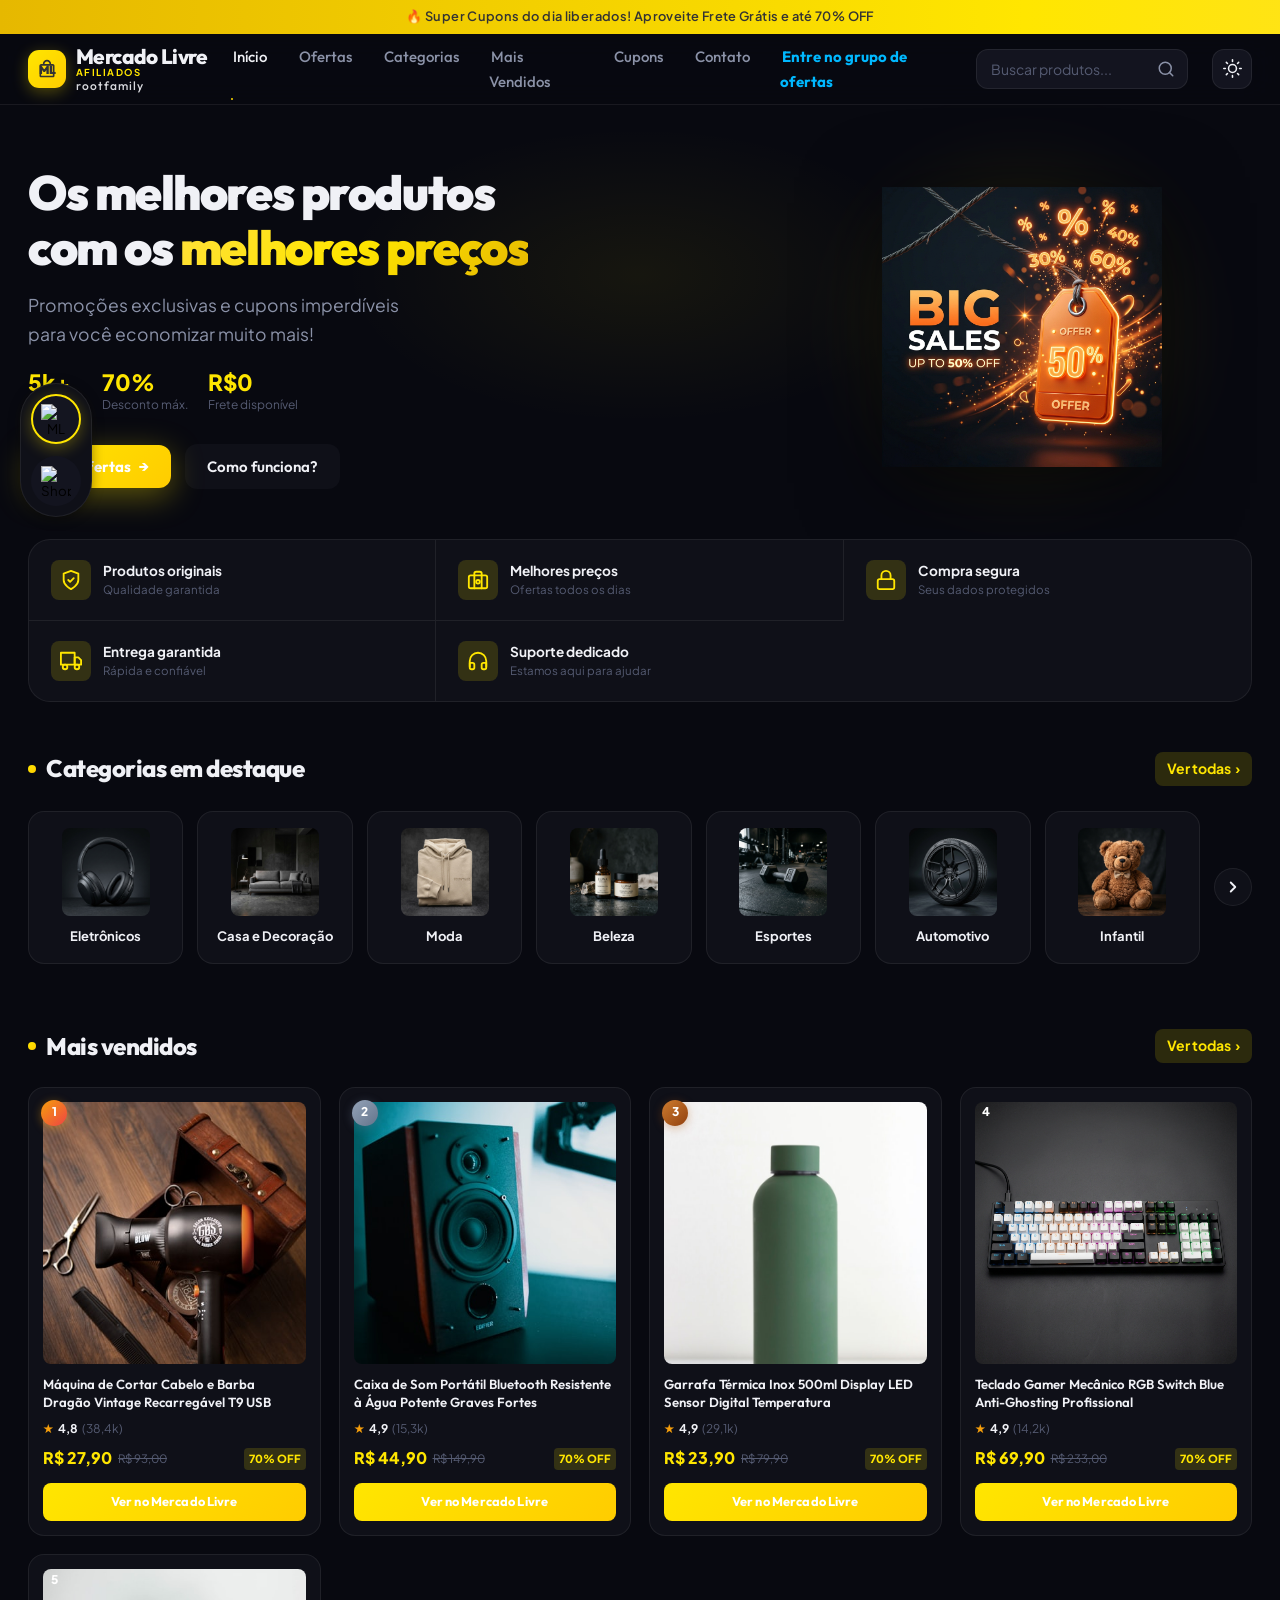
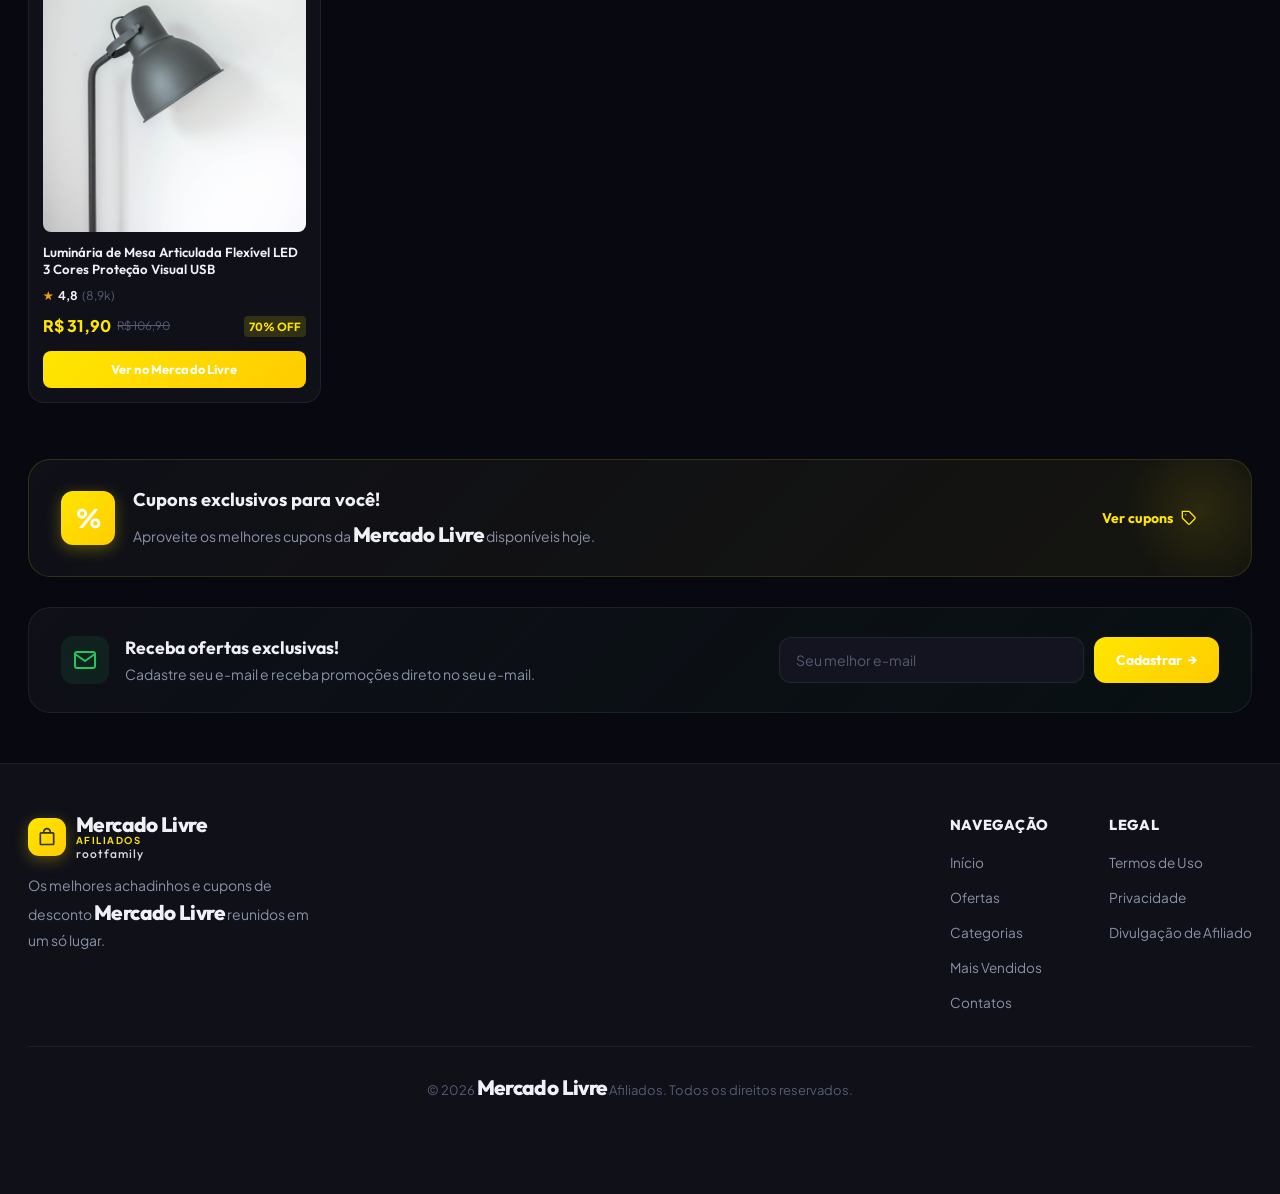
==== commit 20af7c9f: "Add files via upload" ====
--- a/index.html
+++ b/index.html
@@ -495,6 +495,26 @@
     </div>
   </div>
 
+  <!-- Tutorial Modal -->
+  <div class="modal-overlay" id="tutorialModal">
+    <div class="modal-card tutorial-card">
+      <div class="modal-header">
+        <h3>🛍️ Escolha sua Loja Favorita!</h3>
+        <button class="modal-close" id="closeTutorialModal">✕</button>
+      </div>
+      <div class="modal-body tutorial-body">
+        <p style="margin-bottom: 15px; line-height: 1.5;">Sabia que você pode alternar as ofertas entre <strong>Mercado Livre</strong> e <strong>Shopee</strong> a qualquer momento?</p>
+        <div class="tutorial-image-container">
+           <img src="https://http2.mlstatic.com/frontend-assets/ml-web-navigation/ui-navigation/5.21.22/mercadolibre/logo__small@2x.png" alt="ML" style="width: 50px; height: 50px; object-fit: contain; margin: 0 15px; border-radius: 50%;">
+           <span style="font-size: 24px;">🔄</span>
+           <img src="https://logodownload.org/wp-content/uploads/2021/03/shopee-logo-1.png" alt="Shopee" style="width: 50px; height: 50px; object-fit: contain; margin: 0 15px; border-radius: 50%;">
+        </div>
+        <p style="margin-top: 15px; line-height: 1.5;">Basta clicar nos ícones flutuantes no canto inferior direito da tela!</p>
+        <button class="btn btn-primary" id="btnEntendiTutorial" style="width: 100%; margin-top: 20px;">Entendi!</button>
+      </div>
+    </div>
+  </div>
+
   <!-- Store Switcher Widget -->
   <div class="store-switcher">
     <button id="btnStoreML" class="store-btn active" title="Mercado Livre">
